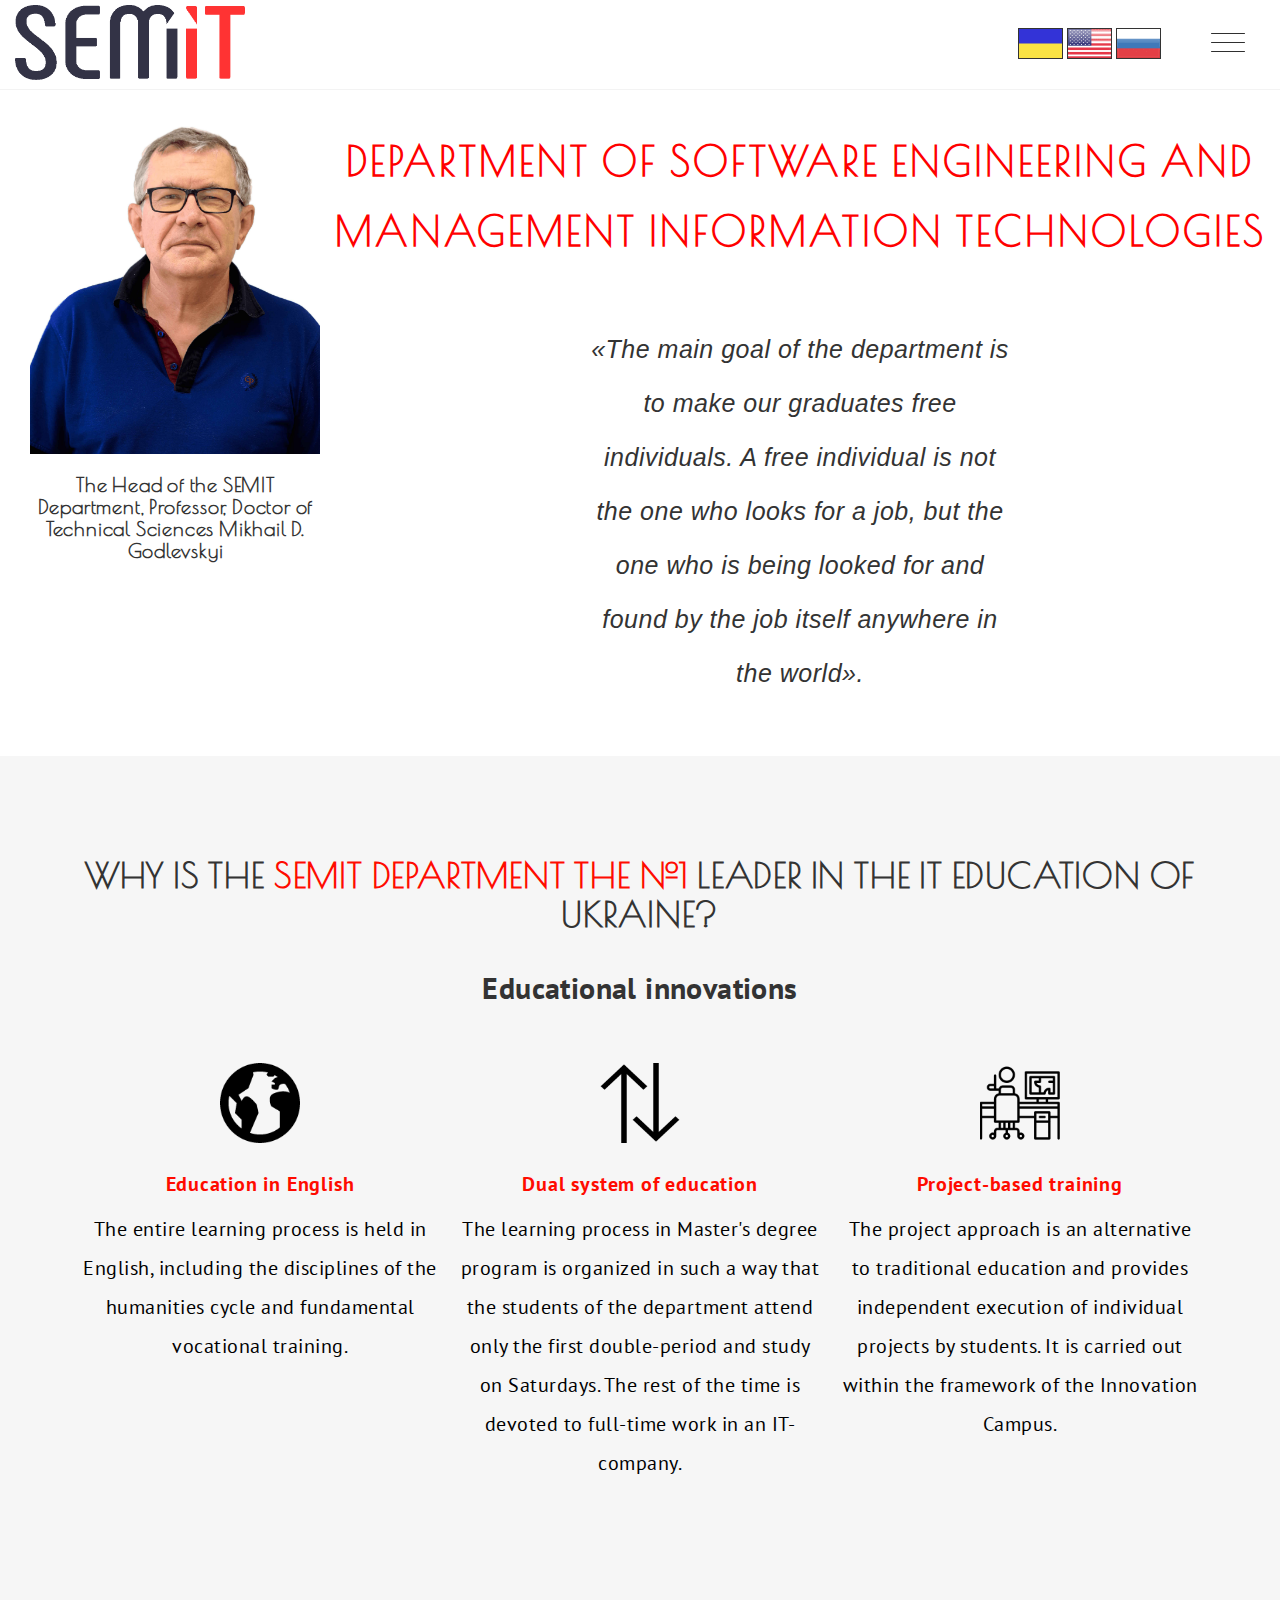
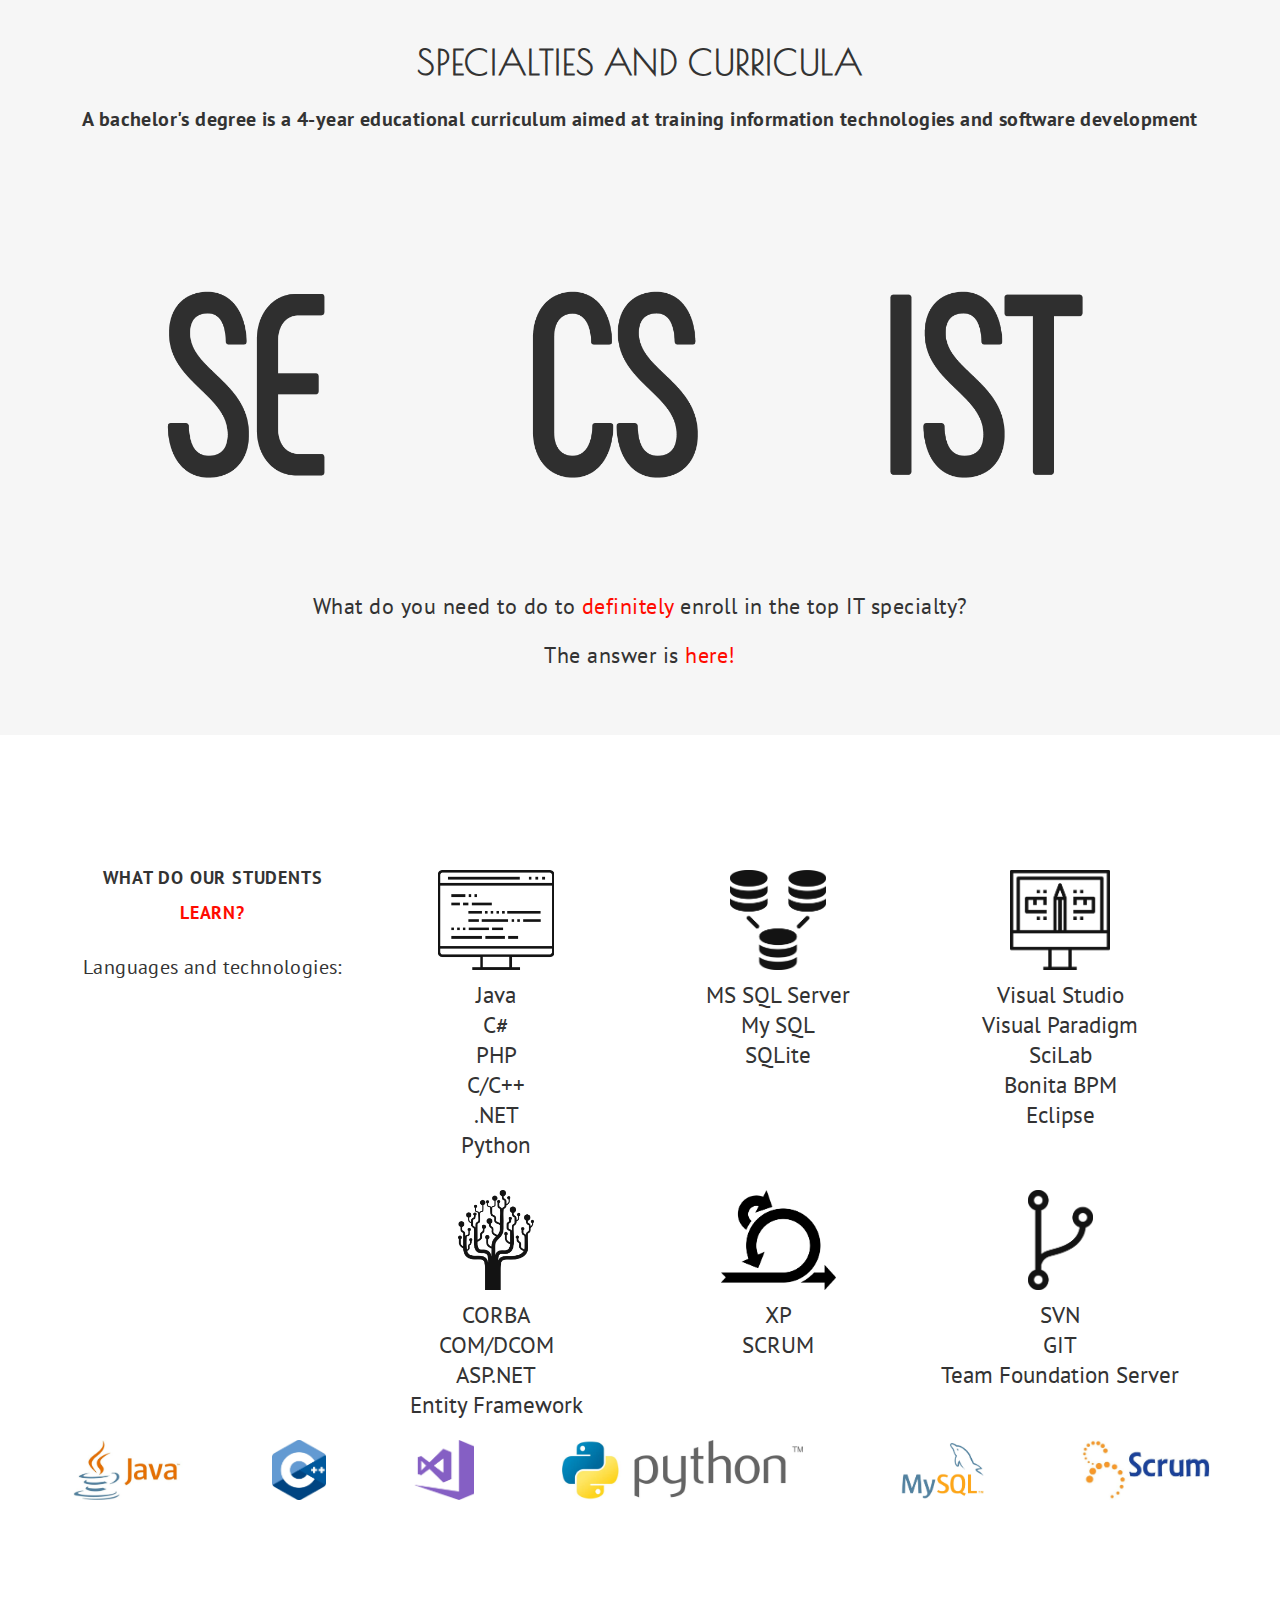
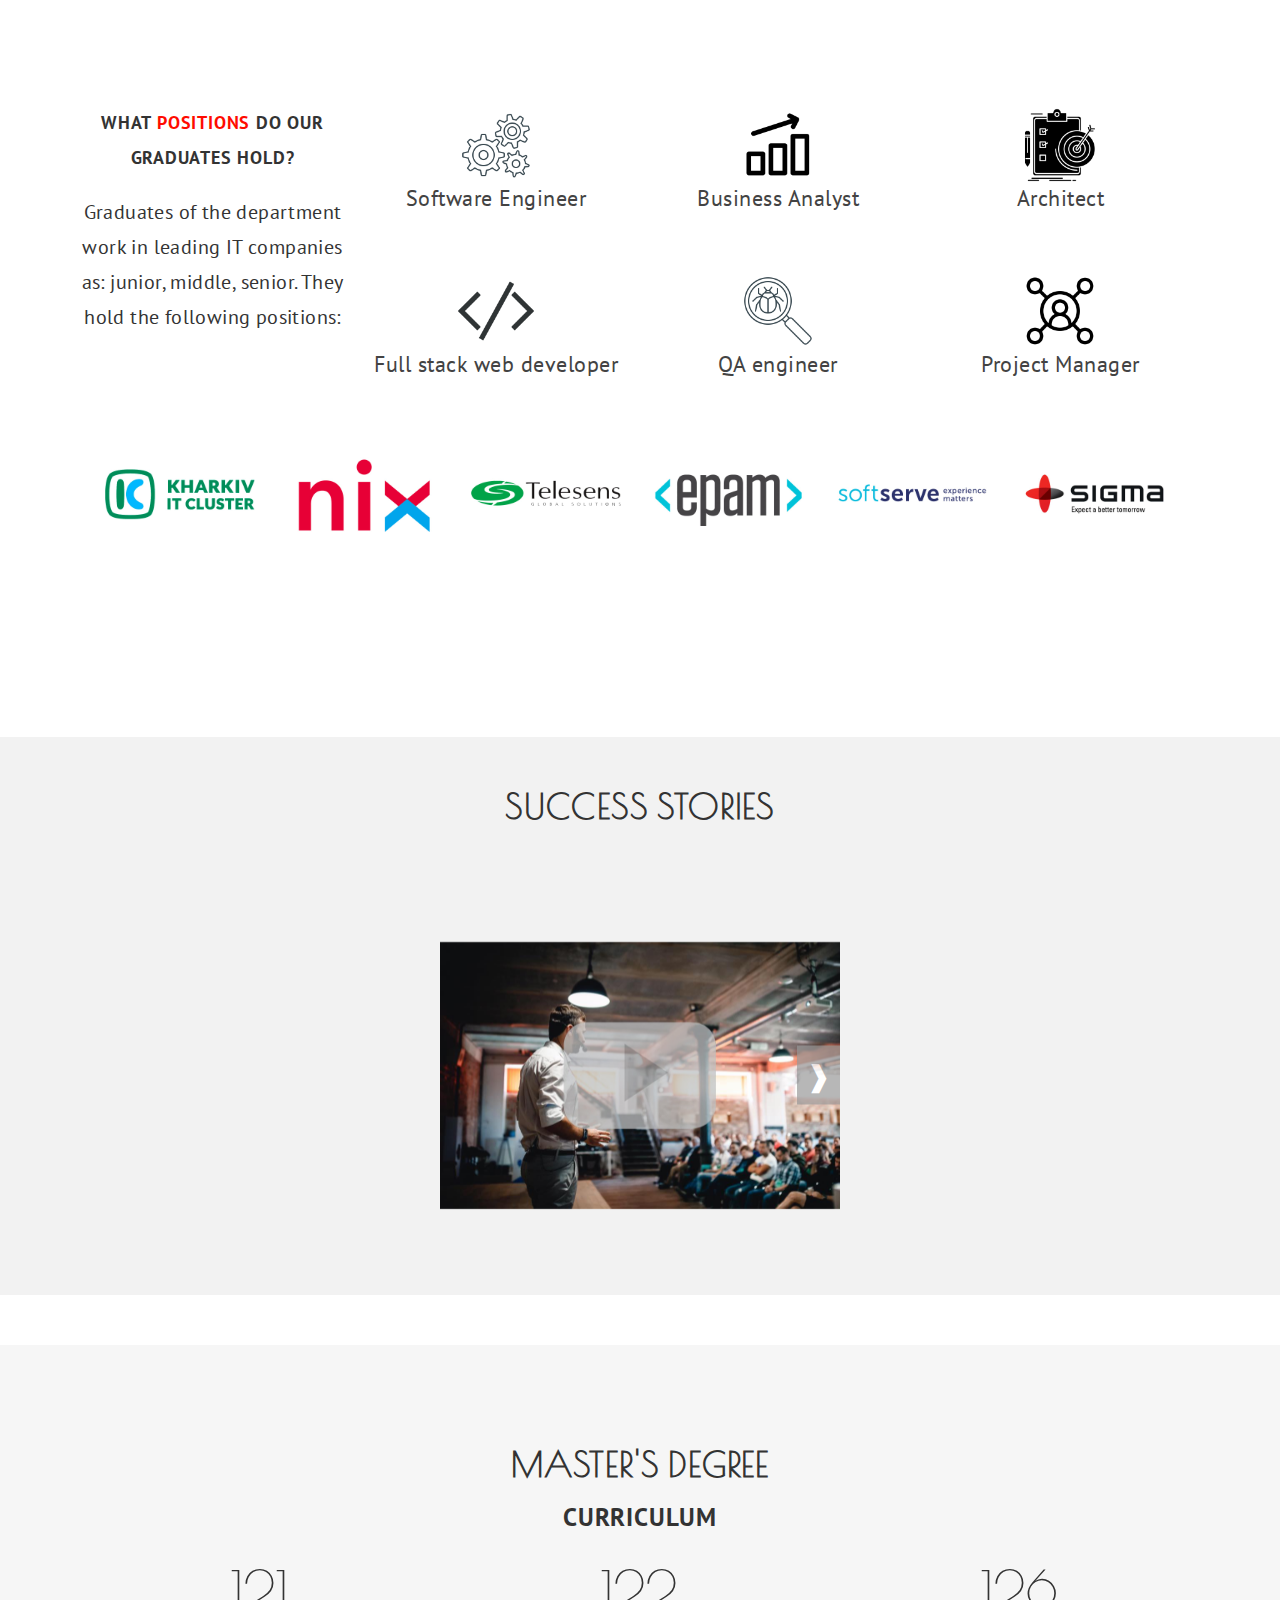
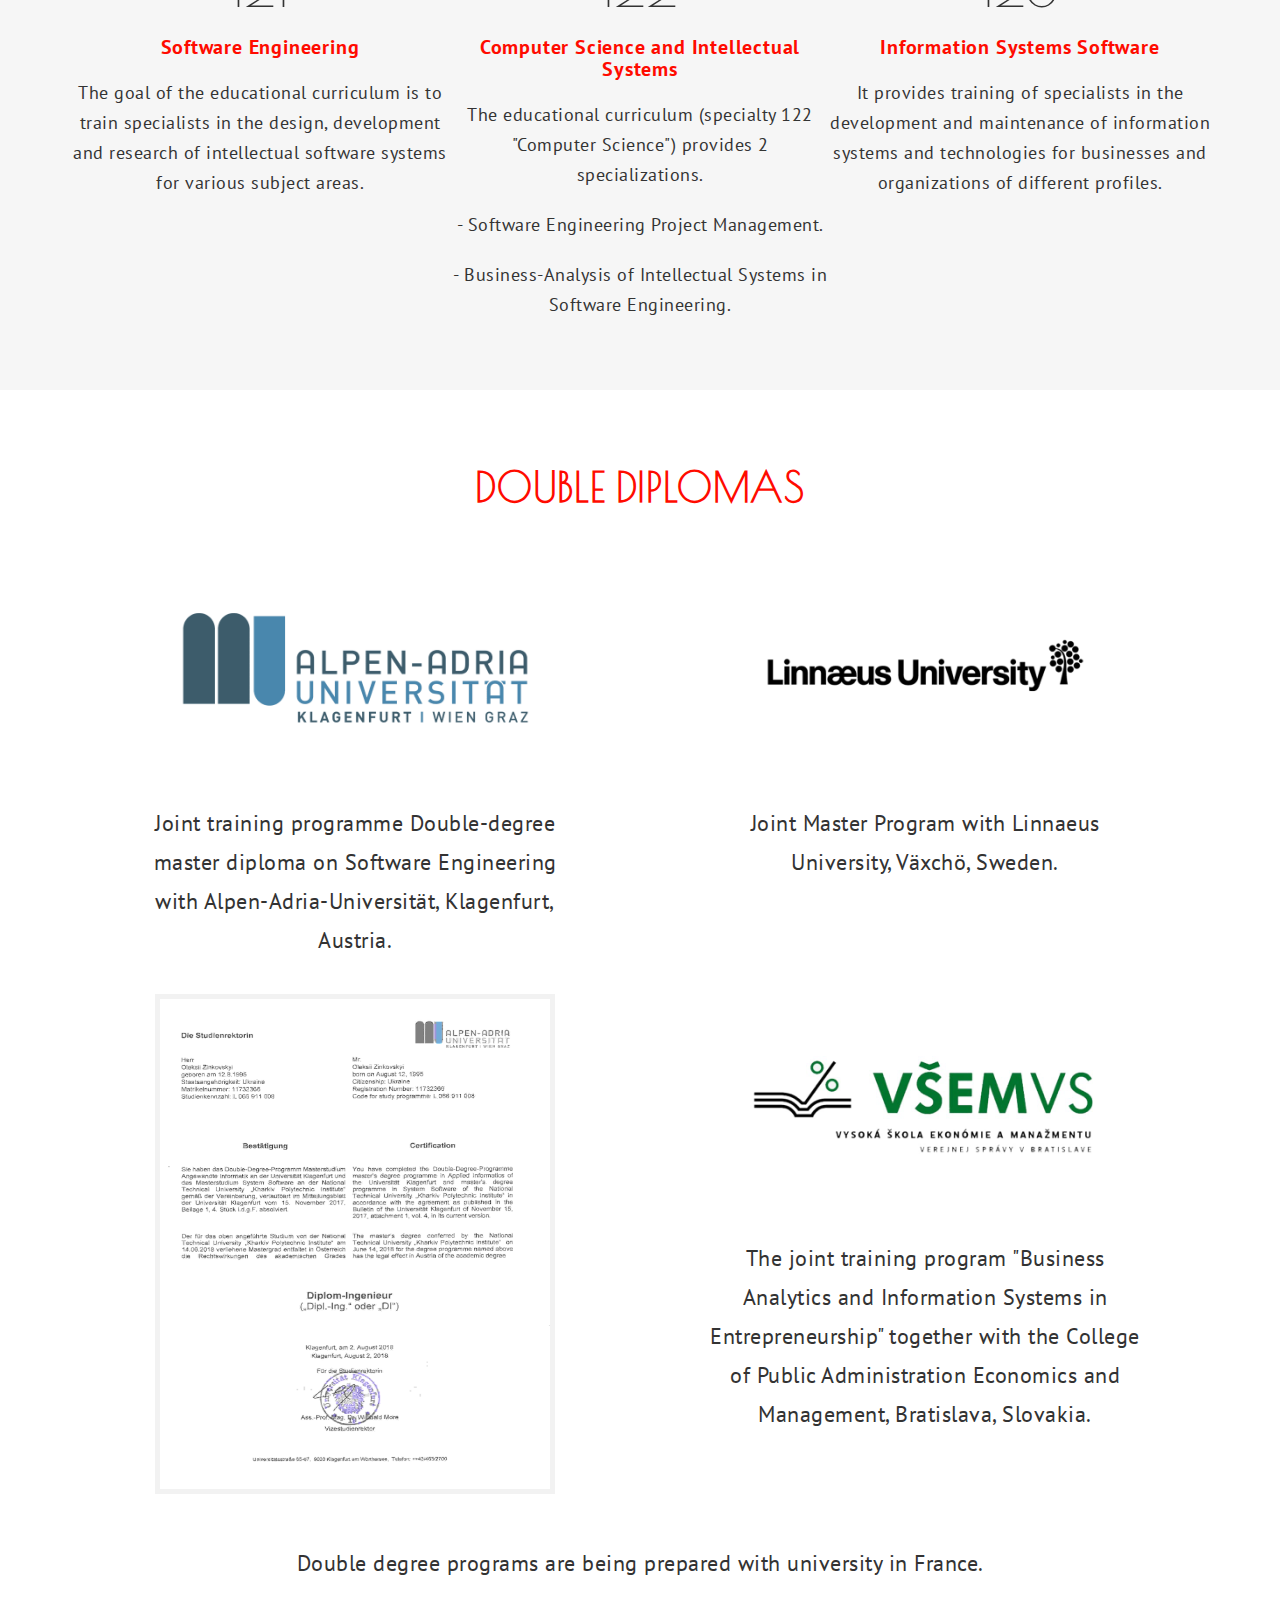
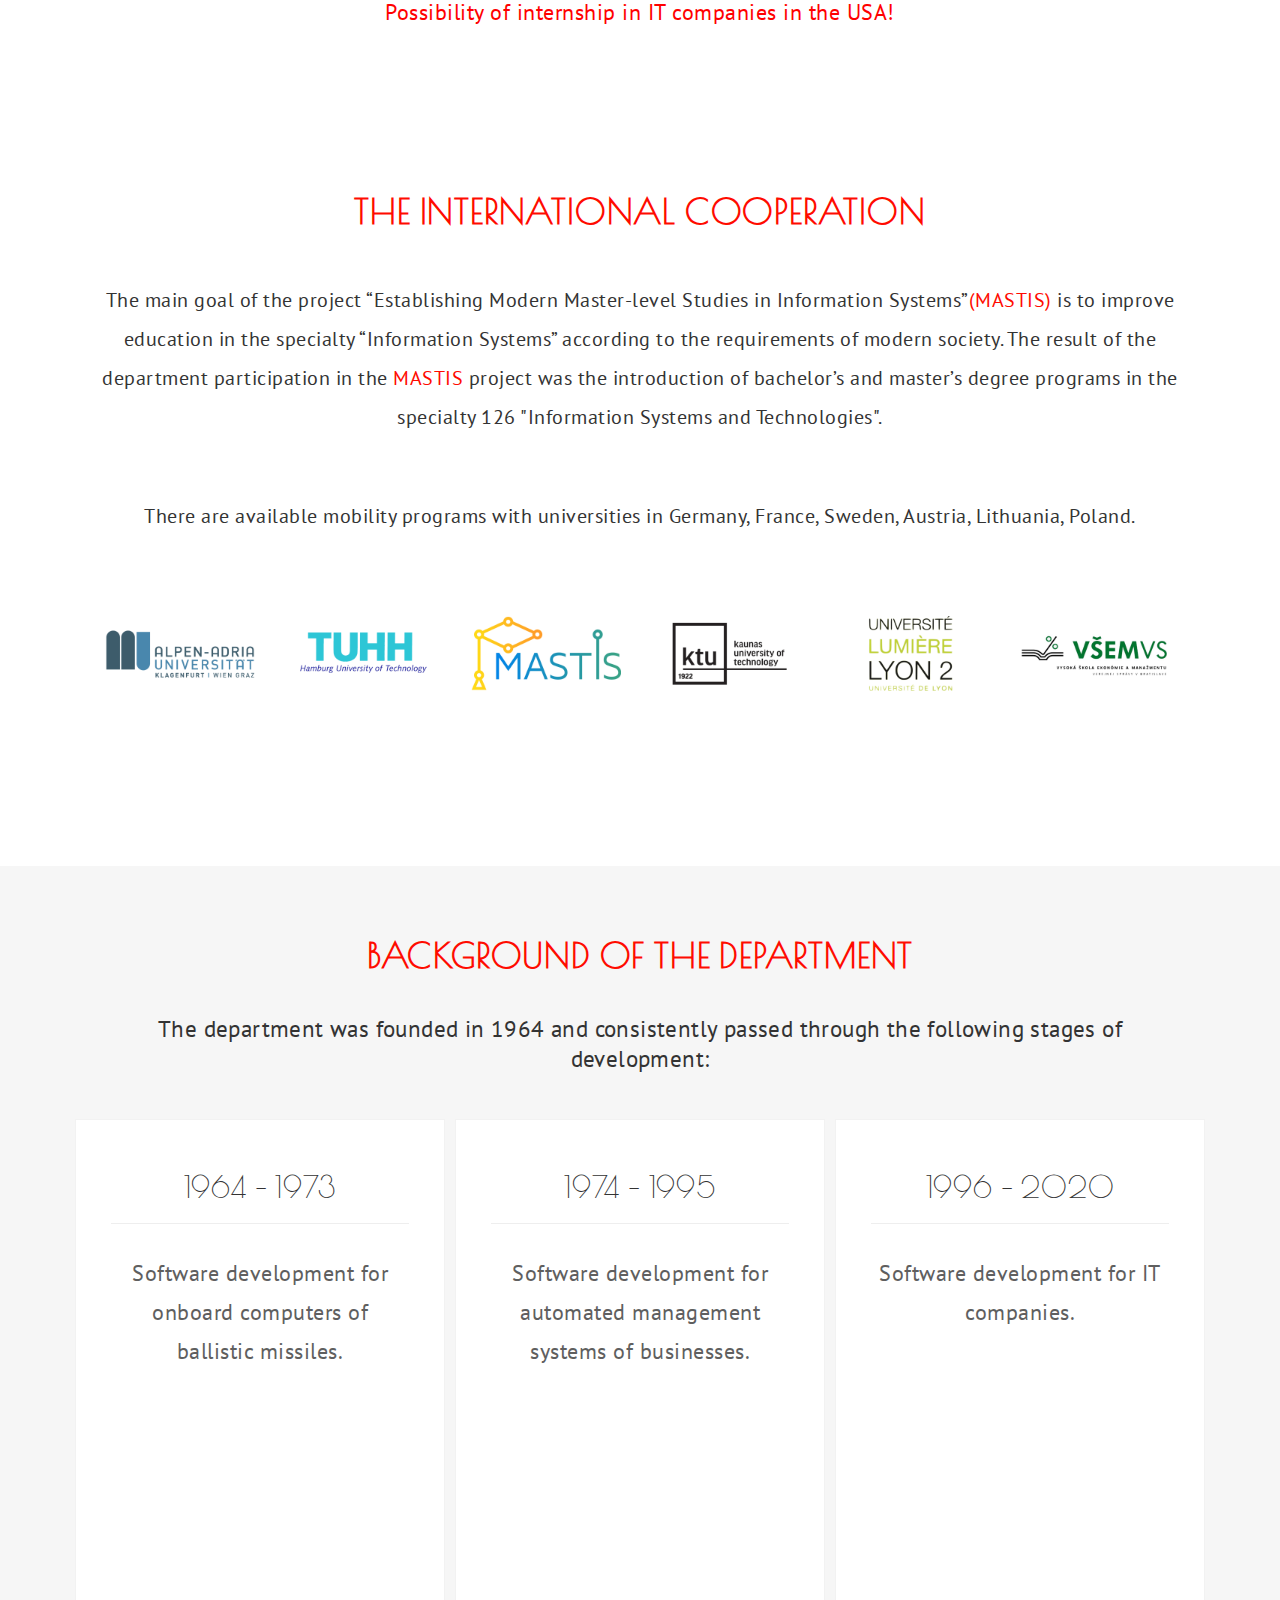
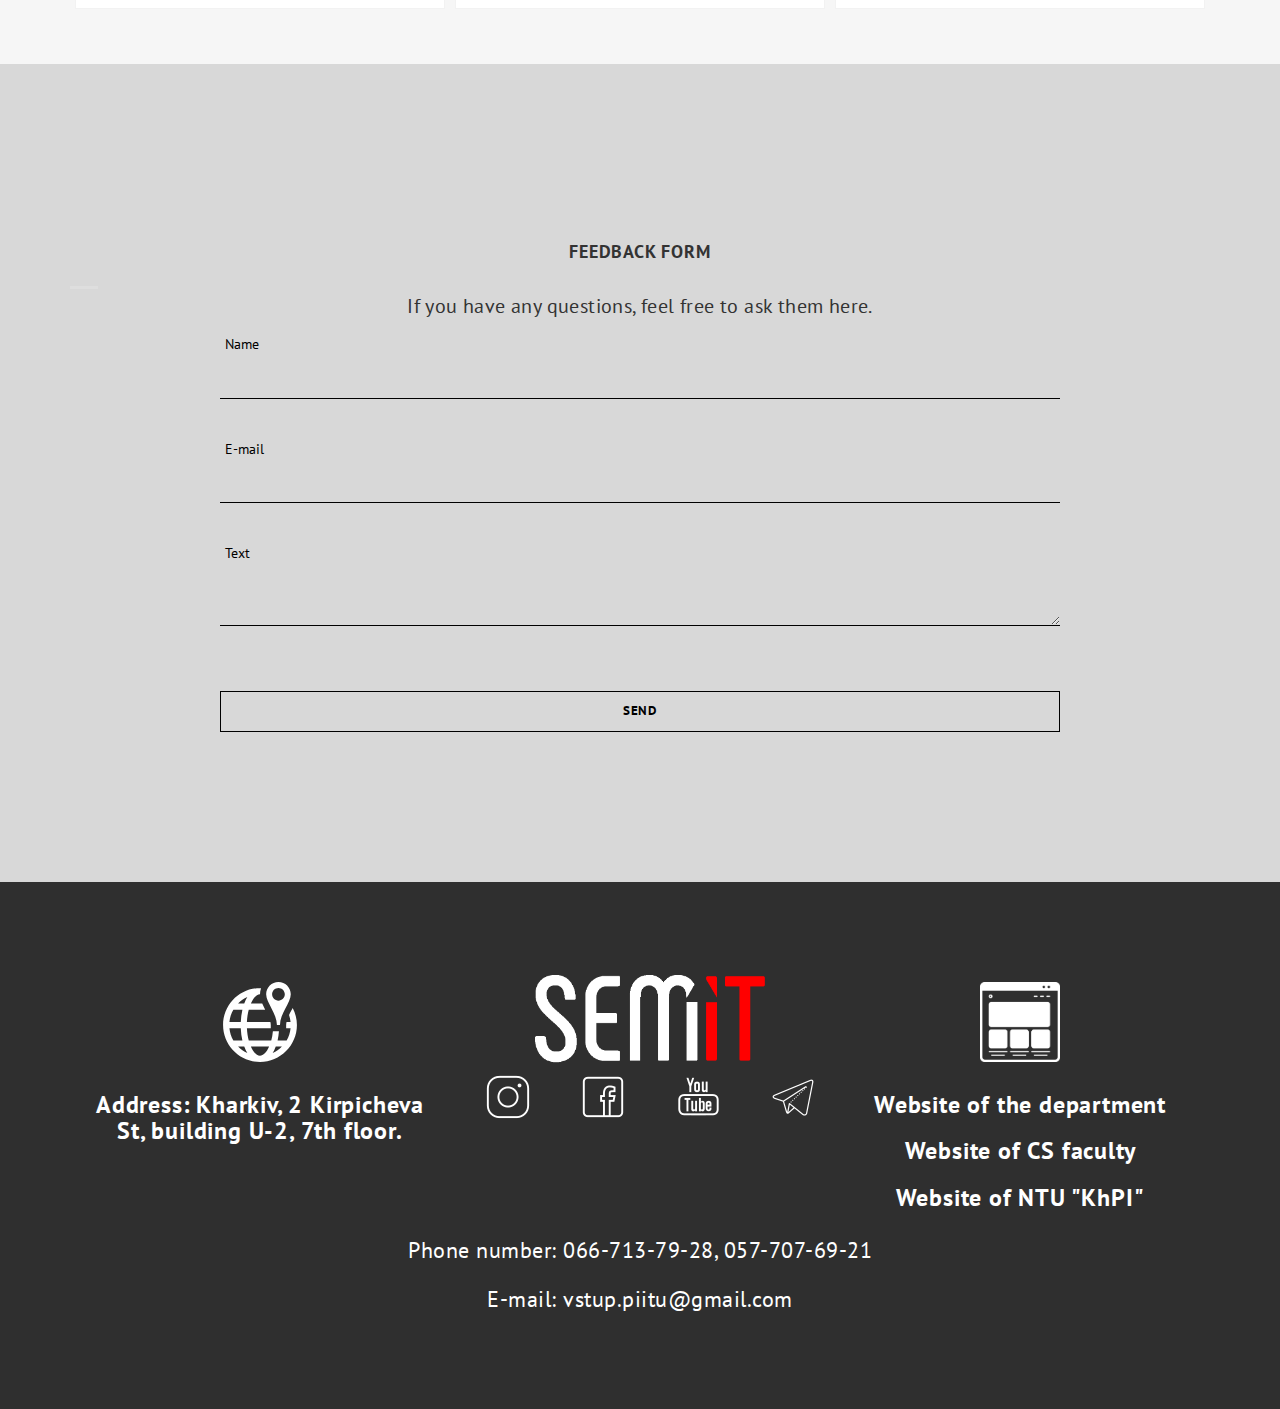
==== en.html @ 532df620 "Production" ====
<!DOCTYPE html>
<html lang="en">

<head>
  <!-- Global site tag (gtag.js) - Google Analytics -->
  <script async src="https://www.googletagmanager.com/gtag/js?id=UA-139550048-1"></script>
  <script>
    window.dataLayer = window.dataLayer || [];
    function gtag() { dataLayer.push(arguments); }
    gtag('js', new Date());

    gtag('config', 'UA-139550048-1');
  </script>
  <meta charset="utf-8">
  <title>Department of Software Engineering and Management Information Technologies</title>
  <meta content="width=device-width, initial-scale=1" name="viewport">
  <meta
    content="The SEMIT Department is number 1 leader in the IT education of Ukraine! Teaching in English, international programmes for students, European Double Diplomas."
    name="description">
  <meta name="keywords" content="software, Web development, Information Technology, NTU KhPI, KhPI, Kharkiv universities, SEMIT Department,
    Computer specialties, application software, system software, PC Software, Software Engineering, software testing, web-developer,
    Kharkiv Polytechnic Institute, QA, java developer">
  <!--Fav-->
  <link href="images/pc2.png" rel="shortcut icon">
  <!--styles-->
  <link href="css/style.css" rel="stylesheet">
  <link href="css/responsive.css" rel="stylesheet">
  <link rel='stylesheet' href='//cdnjs.cloudflare.com/ajax/libs/twitter-bootstrap/3.3.7/css/bootstrap.min.css'>
  <link rel='stylesheet' href='//maxcdn.bootstrapcdn.com/font-awesome/4.7.0/css/font-awesome.min.css'>
  <!--fonts google-->
  <link href="//fonts.googleapis.com/css?family=PT+Sans|Poiret+One|Roboto|Roboto+Slab" rel="stylesheet">
</head>

<body>
  <!--HEADER -->
  <div class="header">
    <div class="for-sticky">

      <div class="col-md-3 col-xs-6 logo">
        <a rel="noopener" href="en.html"><img alt="images" class="logo-nav" src="images/semit-logo_usa.png"></a>
        <a rel="noopener" class="mob-menu-lang" href="en.html"><img alt="images" class="logo-nav-mob"
            src="images/semit-logo.jpg"></a>
      </div>
      <div class="col-md-8 col-xs-3 language">
        <ul class="social-links">
          <li>
            <div>
              <div id="lang-form">
                <div id="language-selected" class="dropdownbox">EN &#9662;</div>
                <div id="dropdown-wrapper">
                  <ul name="langu" id="select-language-menu" class="menu">
                    <a rel="noopener" href="/index.html">
                      <li class="selected">
                        UA
                        <div class="lang-code" style="display: none;">UA &#9662;</div>
                      </li>
                    </a>
                    <a rel="noopener" href="/ru.html">
                      <li>
                        RU
                        <div class="lang-code" style="display: none;">RU &#9662;</div>
                      </li>
                    </a>
                  </ul>
                </div>
              </div>
            </div>
          </li>
        </ul>
      </div>
      <div class="col-md-8 col-xs-3 lang">
        <a rel="noopener" href="/index.html"><img alt="images" class="lang" src="images/ua.png"></a>
        <a rel="noopener" href="/en.html"><img alt="images" class="lang" src="images/usa.png"></a>
        <a rel="noopener" href="/ru.html"><img alt="images" class="lang" src="images/ru.png"></a>
      </div>
    </div>
    <div class="menu-wrap">
      <nav class="menu">
        <div class="menu-list">

          <a href="#glavnaya">
            <span>Головна</span>
          </a>
          <a href="#liderstvo">
            <span>Про кафедру</span>
          </a>
          <a href="#special">
            <span>Спеціальності</span>
          </a>
          <a href="#technology">
            <span>Програми навчання</span>
          </a>
          <a href="#otrasli">
            <span>Працевлаштування</span>
          </a>
          <a href="#uspeh">
            <span>Історії успіху</span>
          </a>
          <a href="#magi">
            <span>Магістратура</span>
          </a>
          <a href="#diplom">
            <span>Подвійні дипломи</span>
          </a>
          <a href="#project">
            <span>Міжнародні проекти</span>
          </a>
          <a href="#bg">
            <span>background </span>
          </a>
          <a href="#contact1">
            <span>Контакти </span>
          </a>
        </div>
      </nav>
      <button class="close-button" id="close-button">Close Menu</button>
    </div>
    <div class="menu-button" id="open-button">
      <span></span>
      <span></span>
      <span></span>
    </div>

  </div>
  <!--/.МЕНЮ-->
  <div class="content-wrap">
    <!--<БЛЮР ДЛЯ POP-UP>-->
    <!-- <div id="overlay" class="cover blur-in"> -->
      <!--CONTENT-->
      <div class="content">
        <div class="row">
          <div class="col-md-12">
          </div>
        </div>
        <!--ГЛАВНАЯ-->
        <section id="glavnaya">
          <div class="col-md-3 col-xs-12 ">
            <div class="bg-about">
              <img alt="images" src="images/god3.jpg" class="MD" alt="">
              <h5 class="name">
                The Head of the SEMIT Department, Professor, Doctor of Technical Sciences Mikhail D. Godlevskyi
              </h5>
            </div>
          </div>
          <div class="col-md-9 col-sm-12 col-xs-12 white-col">
            <div class="row">
              <!--OWL CAROUSEL2-->
              <div class="owl-carousel2">
                <div class="col-md-12">
                  <p class="piitu"> Department of Software Engineering and Management Information Technologies</p>
                  <div class="wrap-about">
                    <div class="w-content">
                      <p class="head-about">
                        «The main goal of the department is to make our graduates free individuals.
                        A free individual is not the one who looks for a job, but the one who is being looked for and
                        found by the job itself anywhere in the world».
                      </p>
                    </div>
                  </div>
                </div>
              </div>
              <!--/.OWL CAROUSEL2 END-->
            </div>
          </div>
        </section>
        <!--/.ГЛАВНАЯ-->
        <!--О КАФЕДРЕ-->
        <section class="grey-bg mar-tm-10">
          <div class="container">
            <div class="row">
              <div class="col-md-12" id="liderstvo">
                <div class="title-small">
                  <h1 class="first">Why is the <a rel="noopener" href="//web.kpi.kharkov.ua/asu/en/"
                      target="_blank"><span class="span-piitu">SEMIT
                        department the
                        №1</span></a> leader in the IT education of
                    Ukraine?</h1>
                </div>
                <h3 class="zaslugi-title">Educational innovations</h3>
              </div>
              <div class="col-md-12">
                <div class="col-md-4">
                  <div class="zaslugi-icons">
                    <img alt="images" src="images/global1.png" alt="">
                  </div>
                  <div class="zaslugi-header1">
                    
                      <h3><a rel="noopener" href="//web.kpi.kharkov.ua/asu/obuchenie-na-anglijskom/" target="_blank">Education in English</a></h3>
                    
                  </div>
                  <div class="zaslugi-p">
                    <p>The entire learning process is held in English, including the disciplines of the humanities cycle
                      and fundamental vocational training.</p>
                  </div>
                </div>
                <div class="col-md-4">
                  <div class="zaslugi-icons">
                    <img alt="images" src="images/arrow.png" alt="">
                  </div>
                  <div class="zaslugi-header1">
                    
                      <h3><a rel="noopener" href="//web.kpi.kharkov.ua/asu/dualnoe-obrazovanie/" target="_blank">Dual system of education</a></h3>
                    
                  </div>
                  <div class="zaslugi-p">
                    <p>The learning process in Master's degree program is organized in such a way
                      that the students of the department attend only the first double-period and study on Saturdays.
                      The
                      rest of the time is devoted to full-time work in an IT-company.</p>
                  </div>
                </div>
                <div class="col-md-4">
                  <div class="zaslugi-icons">
                    <img alt="images" src="images/architecture.png" alt="">
                  </div>
                  <div class="zaslugi-header1">
                    
                      <h3><a rel="noopener" href="//web.kpi.kharkov.ua/asu/proektnoe-obuchenie/	" target="_blank">Project-based training</a></h3>
                    </a>
                  </div>
                  <div class="zaslugi-p">
                    <p>The project approach is an alternative to traditional education and provides independent
                      execution of individual projects by students.
                      It is carried out within the framework of the Innovation Campus.</p>
                  </div>
                </div>
              </div>
            </div>
          </div>
        </section>
        <!--/.О КАФЕДРЕ-->

        <!--СПЕЦИАЛЬНОСТИ-->
        <section class="grey-bg mar-tm-10" id="special">
          <div class="container">
            <div class="row">
              <div class="col-md-12">
                <div class="title-small">
                  <h2 class="first">Specialties and curricula</h2>
                </div>
                <h3 class="content-detail">A bachelor's degree is a 4-year educational curriculum aimed
                  at training information technologies and software development </h3>
              </div>
              <div class="col-md-12">
                <!--PORTFOLIO IMAGE-->
                <ul class="portfolio-image">
                  <li class="col-md-3">
                    <a rel="noopener" href="//web.kpi.kharkov.ua/asu/specialnosti/" target="_blank"><img alt="images"
                        alt="image" src="images/SE.png">
                      <div class="decription-wrap">
                        <div class="image-bg">
                          <p class="desc">
                            The educational curriculum 121 "Software Engineering"
                            involves the training of specialists in the software design, development and testing.
                          </p>
                        </div>
                      </div>
                    </a>
                  </li>
                  <li class="col-md-3">
                    <a rel="noopener" href="//web.kpi.kharkov.ua/asu/specialnosti/" target="_blank"><img alt="images"
                        alt="image" src="images/CS.png">
                      <div class="decription-wrap">
                        <div class="image-bg">
                          <p class="desc">The educational curriculum 122 "Computer Science and intelligent Systems"
                            includes preparation of specialists in the development of information technologies for
                            managing complex systems and processes of different profiles based on artificial
                            intelligence.
                          </p>
                        </div>

                      </div>
                    </a>
                  </li>

                  <li class="col-md-3">
                    <a rel="noopener" href="//web.kpi.kharkov.ua/asu/specialnosti/" target="_blank"><img alt="images"
                        alt="image" src="images/IST.png">
                      <div class="decription-wrap">
                        <div class="image-bg">
                          <p class="desc">
                            The educational curriculum 126 "Information Systems Software" trains specialists for work
                            with
                            information systems and technologies including blockchain disciplines and distributed
                            systems.
                          </p>
                        </div>
                      </div>
                    </a>
                  </li>
                </ul>
                <div>
                  <p>What do you need to do to <span class="red-text"><a rel="noopener"
                        href="//web.kpi.kharkov.ua/asu/chto-nuzhno-sdelat-chtoby-postupit-na-topovuyu-spetsialnost-v-oblasti-it/"
                        target="_blank">definitely</a></span> enroll in the top IT specialty?</p>
                  <p>The answer is <a rel="noopener"
                      href="//web.kpi.kharkov.ua/asu/chto-nuzhno-sdelat-chtoby-postupit-na-topovuyu-spetsialnost-v-oblasti-it/"
                      target="_blank">here!</a></p>
                </div>
                <!--/.PORTFOLIO IMAGE END-->
              </div>
            </div>
          </div>
        </section>
        <!--/.СПЕЦИАЛЬНОСТИ-->

        <!-- Языки програмирования -->
        <section class="white-bg" id="technology">
          <div class="container">
            <div class="row">
              <div class="col-md-3">
                <h3 class="title-small">
                  What do our students <a rel="noopener" href="//web.kpi.kharkov.ua/asu/programma-obucheniya/"
                    target="_blank">learn?</a>
                </h3>
                <p class="content-detail">
                  Languages and technologies:
                </p>
              </div>
              <div class="col-md-9 content-right">
                <div class="row">
                  <ul class="listing-item">
                    <li class="listing-item-li">
                      <div class="col-md-4 col-sm-4">
                        <h3 class="i-lang">
                          <img alt="images" class="img-lang" src="images/code.png" alt="">
                        </h3>
                        <ul class="ol-lang">
                          <li class="li-lang">
                            Java
                          </li>
                          <li class="li-lang">
                            C#
                          </li>
                          <li class="li-lang">
                            PHP
                          </li>
                          <li class="li-lang">
                            C/C++
                          </li>
                          <li class="li-lang">
                            .NET
                          </li>
                          <li class="li-lang">
                            Python
                          </li>
                        </ul>
                      </div>
                    </li>
                    <li class="listing-item-li">
                      <div class="col-md-4 col-sm-4">
                        <h3 class="i-lang">
                          <img alt="images" class="img-lang" src="images/dms.png" alt="">
                        </h3>
                        <ul class="ol-lang">
                          <li class="li-lang">
                            MS SQL Server
                          </li>
                          <li class="li-lang">
                            My SQL
                          </li>
                          <li class="li-lang">
                            SQLite
                          </li>
                        </ul>
                      </div>
                    </li>
                    <li class="listing-item-li">
                      <div class="col-md-4 col-sm-4">
                        <h3 class="i-lang">
                          <img alt="images" class="img-lang" src="images/pp.png" alt="">
                        </h3>
                        <ul class="ol-lang">
                          <li class="li-lang">
                            Visual Studio
                          </li>
                          <li class="li-lang">
                            Visual Paradigm
                          </li>
                          <li class="li-lang">
                            SciLab
                          </li>
                          <li class="li-lang">
                            Bonita BPM
                          </li>
                          <li class="li-lang">
                            Eclipse
                          </li>
                        </ul>
                      </div>
                    </li>
                    <li class="listing-item-li">
                      <div class="col-md-4 col-sm-4">
                        <h3 class="i-lang">
                          <img alt="images" class="img-lang" src="images/technology.png" alt="">
                        </h3>
                        <ul class="ol-lang">
                          <li class="li-lang">
                            CORBA
                          </li>
                          <li class="li-lang">
                            COM/DCOM
                          </li>
                          <li class="li-lang">
                            ASP.NET
                          </li>
                          <li class="li-lang">
                            Entity Framework
                          </li>
                        </ul>
                      </div>
                    </li>
                    <li class="listing-item-li">
                      <div class="col-md-4 col-sm-4">
                        <h3 class="i-lang">
                          <img alt="images" class="img-lang" src="images/scrum.png" alt="">
                        </h3>
                        <ul class="ol-lang">
                          <li class="li-lang">
                            XP
                          </li>
                          <li class="li-lang">
                            SCRUM
                          </li>
                        </ul>
                      </div>
                    </li>
                    <li class="listing-item-li">
                      <div class="col-md-4 col-sm-4">
                        <h3 class="i-lang">
                          <img alt="images" class="img-lang" src="images/github.png" alt="">
                        </h3>
                        <ul class="ol-lang">
                          <li class="li-lang">
                            SVN
                          </li>
                          <li class="li-lang">
                            GIT
                          </li>
                          <li class="li-lang">
                            Team Foundation Server
                          </li>
                        </ul>
                      </div>
                    </li>
                  </ul>

                </div>
              </div>
              <div class="col-md-12">
                <div class="prns-wrp">
                  <div class="prns-1">
                    <img alt="images" src="images/java.jpg" alt="">
                  </div>
                  <div class="prns-1">
                    <img alt="images" src="images/cplus.jpg" alt="">
                  </div>
                  <div class="prns-1">
                    <img alt="images" src="images/visual_studio.jpg" alt="">
                  </div>
                  <div class="prns-1">
                    <img alt="images" src="images/python.jpg" alt="">
                  </div>
                  <div class="prns-1">
                    <img alt="images" src="images/MySQL.jpg" alt="">
                  </div>
                  <div class="prns-1">
                    <img alt="images" src="images/scrum.jpg" alt="">
                  </div>
                </div>
              </div>
            </div>
          </div>
        </section>
        <!--/.ТРУДОУСТРОЙСТВО-->

        <!--ТРУДОУСТРОЙСТВО-->
        <section class="white-bg" id="otrasli">
          <div class="container">
            <div class="row">
              <div class="col-md-3">
                <h3 class="title-small">
                  What <a rel="noopener" href="//web.kpi.kharkov.ua/asu/trudoustrojstvo/" target="_blank">positions</a>
                  do
                  our graduates hold?
                </h3>
                <p class="content-detail">
                  Graduates of the department work in leading IT companies as: junior, middle, senior.
                  They hold the following positions:
                </p>
              </div>
              <div class="col-md-9 content-right">
                <div class="row">
                  <ul class="listing-item">
                    <li class="listing-item-li">
                      <div class="col-md-4 col-sm-4">
                        <h3 class="icon-use">
                          <img alt="images" class="rabota-icons" src="images/cog.png" alt="">
                        </h3>
                        <p class="text-grey">
                          Software Engineer
                        </p>
                      </div>
                    </li>
                    <li class="listing-item-li">
                      <div class="col-md-4 col-sm-4">
                        <h3 class="icon-use">
                          <img alt="images" class="rabota-icons" src="images/buisnes.png" alt="">
                        </h3>
                        <p class="text-grey">
                          Business Analyst
                        </p>
                      </div>
                    </li>

                    <li class="listing-item-li">
                      <div class="col-md-4 col-sm-4">
                        <h3 class="icon-use">
                          <img alt="images" class="rabota-icons" src="images/sa.png" alt="">
                        </h3>
                        <p class="text-grey">
                          Architect
                        </p>
                      </div>
                    </li>

                    <li class="listing-item-li">
                      <div class="col-md-4 col-sm-4">
                        <h3 class="icon-use">
                          <img alt="images" class="rabota-icons" src="images/dev.png" alt="">
                        </h3>
                        <p class="text-grey">
                          Full stack web developer
                        </p>
                      </div>
                    </li>
                    <li class="listing-item-li">
                      <div class="col-md-4 col-sm-4">
                        <p class="icon-use">
                          <img alt="images" class="rabota-icons" src="images/qa.png" alt="">
                        </p>
                        <p class="text-grey">
                          QA engineer
                        </p>
                      </div>
                    </li>

                    <li class="listing-item-li">
                      <div class="col-md-4 col-sm-4">
                        <h3 class="icon-use">
                          <img alt="images" class="rabota-icons" src="images/manager.png" alt="">
                        </h3>
                        <p class="text-grey">
                          Project Manager
                        </p>
                      </div>
                    </li>


                  </ul>
                </div>
              </div>
              <div class="col-md-12">
                <div class="carousel">
                  <!-- <a class="carousel-button carousel-button-left" href="#"></a>
              <a class="carousel-button carousel-button-right" href="#"></a> -->
                  <div class="carousel-wrapper">
                    <div class="carousel-items">
                      <div class="carousel-block">
                        <a rel="noopener" href="//it-kharkiv.com/ru/" target="_blank"><img alt="images"
                            src="/images/kharkivITClust.jpg" class="img-responsive"></a>
                      </div>
                      <div class="carousel-block">
                        <a rel="noopener" href="//www.nixsolutions.com/ru/" target="_blank"><img alt="images"
                            src="/images/nix.jpg" class="img-responsive"></a>
                      </div>
                      <div class="carousel-block">
                        <a rel="noopener" href="//telesens.ua/" target="_blank"><img alt="images"
                            src="/images/telesens_2.jpg" class="img-responsive"></a>
                      </div>
                      <div class="carousel-block">
                        <a rel="noopener" href="//www.epam-group.ru/" target="_blank"><img alt="images"
                            src="/images/epam.jpg" class="img-responsive"></a>
                      </div>
                      <div class="carousel-block">
                        <a rel="noopener" href="//softserveinc.com/uk-ua/" target="_blank"><img alt="images"
                            src="/images/softServe.jpg" class="img-responsive"></a>
                      </div>
                      <div class="carousel-block">
                        <a rel="noopener" href="//sigma.software/" target="_blank"><img alt="images"
                            src="/images/sigma_2.jpg" class="img-responsive"></a>
                      </div>
                      <div class="carousel-block">
                        <a rel="noopener" href="//www.globallogic.com/ua/" target="_blank"><img alt="images"
                            src="/images/globalLogic.jpg" class="img-responsive"></a>
                      </div>
                      <div class="carousel-block">
                        <a rel="noopener" href="//www.insart.com/" target="_blank"><img alt="images"
                            src="/images/insart.png" class="img-responsive"></a>
                      </div>
                      <div class="carousel-block">
                        <a rel="noopener" href="//academysmart.com.ua/" target="_blank"><img alt="images"
                            src="/images/academySmart_1.png" class="img-responsive"></a>
                      </div>
                      <div class="carousel-block">
                        <a rel="noopener" href="//dataart.ua/" target="_blank"><img alt="images"
                            src="/images/dataArt_1.jpg" class="img-responsive"></a>
                      </div>
                      <div class="carousel-block">
                        <a rel="noopener" href="//www.luxoft.com/" target="_blank"><img alt="images"
                            src="/images/Luxoft_3.jpg" class="img-responsive"></a>
                      </div>
                      <div class="carousel-block">
                        <a rel="noopener" href="//sloboda-studio.com/" target="_blank"><img alt="images"
                            src="/images/slovodaStudio_2.jpg" class="img-responsive"></a>
                      </div>
                      <div class="carousel-block">
                        <a rel="noopener" href="//it-kharkiv.com/ru/" target="_blank"><img alt="images"
                            src="/images/tehnorely.png" class="img-responsive"></a>
                      </div>
                    </div>
                  </div>
                </div>
              </div>
            </div>
          </div>
        </section>
        <!--/.ТРУДОУСТРОЙСТВО-->

        <!--ИСТОРИИ УСПЕХА-->
        <section>
          <div class="container-fluid" id="uspeh">
            <div class="Uspehhh">
              <div class="row">
                <div class="col-sm-6 col-sm-offset-3 text-center">
                  <div id="video-carousel" class="carousel slide" data-ride="carousel">
                    <h2 class="Uspeh">SUCCESS STORIES</h2>
                    <div class="carusel">
                      <input type="radio" id="car0" name="car" checked="checked" />
                      <div></div>

                      <input type="radio" id="car1" name="car" />
                      <div>
                        <label class="carusel__arrow" for="car0"></label>
                        <a rel="noopener" href="//www.youtube.com/watch?v=1DZhpFOc_i4" target="_blank">
                          <div class="carusel__item" style="background-image: url(images/ii1-min.jpg)"></div>
                        </a>
                      </div>

                      <input type="radio" id="car2" name="car" />
                      <div>
                        <label class="carusel__arrow" for="car1"></label>
                        <a rel="noopener"
                          href="//www.youtube.com/watch?v=tstrtpHIDyY&list=PL8oaHW9Ozl8kUL889WOpsUlU1PD4plF7a&index=12"
                          target="_blank">
                          <div class="carusel__item" style="background-image: url(images/ii2-min.jpg)"></div>
                        </a>
                      </div>

                      <input type="radio" id="car3" name="car" />
                      <div>
                        <label class="carusel__arrow" for="car2"></label>
                        <a rel="noopener"
                          href="//www.youtube.com/watch?v=CbFjUjVzw4s&list=PL8oaHW9Ozl8kUL889WOpsUlU1PD4plF7a&index=11"
                          target="_blank">
                          <div class="carusel__item" style="background-image: url(images/ii3-min.jpg)"></div>
                        </a>
                      </div>
                    </div>
                  </div>
                </div>
              </div>
            </div>
          </div>
        </section>
        <!--/.ИСТОРИИ УСПЕХА-->



        <!--МАГИСТРАТУРА-->
        <section class="grey-bg mar-tm-10" id="magi">
          <div class="container">
            <div class="row">
              <div class="col-md-12">

                <div class="title-small">
                  <h2 class="first">MASTER'S DEGREE </h2>
                  <h3 class="first-ne-first">Curriculum</h3>
                </div>
                <!-- <h3 class="zaslugi-title">Инновации в обучении</h3> -->
              </div>
              <div class="col-md-12">
                <div class="col-md-4">

                  <div class="mg-h1">
                    <h2>121</h2>
                  </div>
                  
                    <div class="mg-header">
                      <h3><a rel="noopener" href="//web.kpi.kharkov.ua/asu/spetsializatsii/" target="_blank">Software Engineering</a></h3>
                    </div>
                  
                  <div class="mg-p">
                    <p>The goal of the educational curriculum is to train specialists in the design, development and
                      research of intellectual software systems for various subject areas.</p>
                  </div>

                </div>
                <div class="col-md-4">

                  <div class="mg-h1">
                    <h2>122</h2>
                  </div>
                  
                    <div class="mg-header">
                      <h3><a rel="noopener" href="//web.kpi.kharkov.ua/asu/spetsializatsii/" target="_blank">Computer Science and Intellectual Systems</a></h3>
                    </div>
                  
                  <div class="mg-p">
                    <p> The educational curriculum (specialty 122 "Computer Science") provides 2 specializations.
                    </p>
                    <p>- Software Engineering Project Management.
                    </p>
                    <p>- Business-Analysis of Intellectual Systems in Software Engineering.
                    </p>

                  </div>

                </div>
                <div class="col-md-4">

                  <div class="mg-h1">
                    <h2>126</h2>
                  </div>
                  
                    <div class="mg-header">
                      <h3><a rel="noopener" href="//web.kpi.kharkov.ua/asu/spetsializatsii/" target="_blank">Information Systems Software</a></h3>
                    </div>
                  
                  <div class="mg-p">
                    <p>It provides training of specialists in the development and maintenance of information systems and
                      technologies for businesses and organizations of different profiles.
                    </p>
                  </div>

                </div>
              </div>
            </div>
            <!-- <div class="btn-btn">
              <button>Подробнее</button>
            </div> -->
          </div>
        </section>
        <!--/.МАГИСТРАТУРА-->

        <!--ДВОЙНЫЕ ДИПЛОМЫ-->
        <section>
          <div class="container" id="diplom">
            <div class="col-md-12">
              <div>
                
                  <h2 class="diplom-h2"><a rel="noopener" href="//web.kpi.kharkov.ua/asu/dvojnye-displomy/	" target="_blank">Double diplomas</a></h2>
               
              </div>

              <div class="col-md-6">
                <div class="diplom-imgT">
                  <a rel="noopener" href="//www.aau.at/en/" target="_blank"><img alt="images"
                      src="images/alpenAdria_univers.png" alt=""></a>
                </div>
                <div class="diplom-p">
                  <p>Joint training programme Double-degree master diploma on Software Engineering with
                    Alpen-Adria-Universität, Klagenfurt, Austria.</p>
                </div>
                <div class="diplom-img">
                  <a rel="noopener" href="images/dd1.jpeg">
                    <img alt="images" src="images/dd1.jpeg" alt="">
                  </a>
                </div>
              </div>
              <div class="col-md-6">
                <div>
                  <div class="diplom-imgT">
                    <a rel="noopener" href="//lnu.se/en/" target="_blank"><img alt="images"
                        src="images/linnaeus_univers_2.png" alt=""></a>
                  </div>
                  <div class="diplom-p">
                    <p>Joint Master Program with Linnaeus University, Växchö, Sweden.</p>
                  </div>
                  <div class="diplom-imgT">
                    <a rel="noopener" href="//www.vsemvs.sk/en/Study/Joint-Masters-Degree-Program" target="_blank"><img
                        alt="images" src="images/VSEMVS.jpg" alt=""></a>
                  </div>
                  <div class="diplom-p">
                    <p>The joint training program "Business Analytics and Information Systems in Entrepreneurship"
                      together with the College of Public Administration Economics and Management, Bratislava, Slovakia.
                    </p>
                  </div>
                </div>
              </div>
              <div class="col-md-12">
                <div class="dvoinie-p">
                  <p>Double degree programs are being prepared with university in France.</p>
                  <p class="red-text">Possibility of internship in IT companies in the USA!</p>
                </div>
              </div>
            </div>
          </div>
        </section>
        <!--/.ДВОЙНЫЕ ДИПЛОМЫ-->

        <!--МЕЖДУНАРОДНЫЕ ПРОЕКТЫ-->
        <section class="mp" id="project">
          <div class="container">
            <div class="col-md-12">
              <div class="mp-title">
                
                  <h2><a rel="noopener" href="//web.kpi.kharkov.ua/asu/mezhdunarodnye-proekty/	" target="_blank">THE INTERNATIONAL COOPERATION</a></h2>
                
              </div>
              <div class="mp-p">
                <p>
                  The main goal of the project “Establishing Modern Master-level Studies in Information Systems”<a
                    rel="noopener" href="//mastis.pro/">(MASTIS)</a>
                  is to improve education in the specialty “Information Systems” according to the requirements of modern
                  society.
                  The result of the department participation in the <a rel="noopener" href="//mastis.pro/">MASTIS</a>
                  project was the introduction of bachelor’s and master’s degree programs in the specialty 126
                  "Information Systems and Technologies".
                </p>
                <p>There are available mobility programs with universities in Germany, France, Sweden, Austria,
                  Lithuania,
                  Poland.</p>
              </div>
            </div>
            <div class="col-md-12">
              <div class="carousel">
                <!-- <a class="carousel-button carousel-button-left" href="#"></a>
            <a class="carousel-button carousel-button-right" href="#"></a> -->
                <div class="carousel-wrapper">
                  <div class="carousel-items">
                    <div class="carousel-block">
                      <a rel="noopener" href="//www.aau.at/en/" target="_blank"><img alt="image"
                          src="images/alpenAdria_univers.png" class="img-responsive"></a>
                    </div>
                    <div class="carousel-block">
                      <a rel="noopener" href="//www.tuhh.de/alt/tuhh/startpage.html"><img alt="image"
                          src="images/tuhh_univers.png" class="img-responsive"></a>
                    </div>
                    <div class="carousel-block">
                      <a rel="noopener" href="//mastis.pro/"><img alt="image" src="images/mastis.png"
                          class="img-responsive"></a>
                    </div>
                    <div class="carousel-block">
                      <a rel="noopener" href="//en.ktu.edu/"><img alt="image" src="images/ktu_univers.png"
                          class="img-responsive"></a>
                    </div>
                    <div class="carousel-block">
                      <a rel="noopener" href="//www.univ-lyon2.fr/"><img alt="image" src="images/lyon2_univers.png"
                          class="img-responsive"></a>
                    </div>
                    <div class="carousel-block">
                      <a rel="noopener" href="//www.vsemvs.sk/en/Study/Joint-Masters-Degree-Program"><img alt="image"
                          src="images/VSEMVS.jpg" class="img-responsive"></a>
                    </div>
                  </div>
                </div>
              </div>
            </div>
          </div>
        </section>
        <!--/.МЕЖДУНАРОДНЫЕ ПРОЕКТЫ-->

        <!--БЭКГРАУНД-->
        <section class="grey-bg" id="bg">
          <div class="container">
            <div class="row">
              <div class="col-md-12">
                
                  <h3 class="titlee-small"><a rel="noopener" href="//web.kpi.kharkov.ua/asu/istoriya-kafedry/	" target="_blank">BACKGROUND OF THE DEPARTMENT</a></h3>
                
                <p class="rabota-title">
                  The department was founded in 1964 and consistently passed through the following stages of
                  development:
              </div>
              <div class="col-md-12">
                <div class="row">
                  <ul class="bg-kaf">
                    <li class="bg-kaf-li">
                      <div class="col-md-4 col-sm-4">
                        <div class="wrap-card">
                          <div class="card">
                            <h2 class="year">
                              1964 – 1973
                            </h2>
                            <hr>
                            <div class="text-detail">
                              <p>
                                Software development for onboard computers of ballistic missiles.
                              </p>
                            </div>
                          </div>
                        </div>
                      </div>
                    </li>
                    <li class="bg-kaf-li">
                      <div class="col-md-4 col-sm-4">
                        <div class="wrap-card">
                          <div class="card">
                            <h2 class="year">
                              1974 – 1995
                            </h2>
                            <hr>
                            <div class="text-detail">
                              <p>
                                Software development for automated management systems of businesses.
                              </p>
                            </div>
                          </div>
                        </div>
                      </div>
                    </li>
                    <li class="bg-kaf-li">
                      <div class="col-md-4 col-sm-4">
                        <div class="wrap-card">
                          <div class="card">
                            <h2 class="year">
                              1996 – 2020
                            </h2>
                            <hr>
                            <div class="text-detail">
                              <p>
                                Software development for IT companies.
                              </p>
                            </div>
                          </div>
                        </div>
                      </div>
                    </li>
                  </ul>
                </div>
              </div>
            </div>
          </div>
        </section>
        <!--/.БЭКГРАУНД-->

        <section id="contact" class="contact-bg">
          <div class="container">
            <div class="row">
              <div class="col-md-12">
                <h3 class="title-small">
                  <span>Feedback form</span>
                </h3>
                <p class="content-detail">
                  If you have any questions, feel free to ask them here.
                </p>

              </div>
              <div class="col-md-12 ">
                <form class="form" action="mail.php" id="maill" method="post">
                  <div class="group">
                    <input required="" aria-label="Name" type="text" name="name"><span class="highlight"></span><span
                      class="bar"></span><label>Name</label>
                  </div>
                  <div class="group">
                    <input required="" aria-label="email" type="email" name="email"><span class="highlight"></span><span
                      class="bar"></span><label>E-mail</label>
                  </div>
                  <div class="group">
                    <textarea required="" aria-label="message" name="message"></textarea><span
                      class="highlight"></span><span class="bar"></span><label>Text</label>
                  </div>
                  <input id="sendMessage" name="submit" type="submit" value="Send">
                </form>
              </div>
            </div>
          </div>
        </section>
        <!--/.CONTACT END-->

        <!--FOOTER-->
        <footer>
          <div class="footer-bottom" id="contact1">
            <div class="container">

              <div class="row">
                <div class="col-md-4">
                  <div class="zaslugi-icons">
                    <img alt="images" src="images/maps.svg" alt="">
                  </div>
                  <div class="zaslugi-header">
                    <h3>Address: Kharkiv,
                      2 Kirpicheva St, building U-2, 7th floor.
                    </h3>
                  </div>
                </div>
                <div class="col-md-4 logo-footer-hide">
                  <div class="col-md-12 footer-logo-div">
                    <a rel="noopener" href="/ru.html"><img alt="image" src="images/semit-logo_footer.png"
                        class="footer-logo"></a>
                  </div>
                  <div class="col-md-12 wrapper-social-icons">
                    <div class="col-xs-3 social-icons"> <a href="//www.instagram.com/kafedra_piitu/"
                        target="_blank"><img
                          src="[data-uri]">
                    </div></a>
                    <div class="col-xs-3 social-icons"> <a href="//fb.me/kafedra.piitu" target="_blank"><img
                          src="[data-uri]">
                    </div></a>
                    <div class="col-xs-3 social-icons"> <a href="//www.youtube.com/channel/UCc9ig08a4WFyBRbzIkoAEew"
                        data-hover="YouTube" target="_blank"> <img
                          src="[data-uri]">
                    </div></a>
                    <div class="col-xs-3 social-icons"> <a href="//telegram.me/piitu_bot?start" target="_blank"><img
                          src="[data-uri]"></a>
                    </div>
                  </div>
                </div>
                <div class="col-md-4 col-xs-12">
                  <div class="zaslugi-icons">
                    <img alt="images" src="images/site.png" alt="">
                  </div>
                  <div class="footer-info">
                    <a rel="noopener" href="//web.kpi.kharkov.ua/asu/ru/" target="_blank">
                      <h3>Website of the department</h3>
                    </a>
                    <a rel="noopener" href="//web.kpi.kharkov.ua/if/ru/" target="_blank">
                      <h3>Website of CS faculty</h3>
                    </a>
                    <a rel="noopener" href="//www.kpi.kharkov.ua/" target="_blank">
                      <h3>Website of NTU "KhPI"</h3>
                    </a>

                  </div>
                </div>
                <div class="col-md-12 col-xs-12">
                  <div class="footer-p">
                    <p>Phone number: 066-713-79-28, 057-707-69-21
                    </p>
                    <p>
                      E-mail: vstup.piitu@gmail.com
                    </p>
                  </div>
                </div>
              </div>
            </div>
          </div>
        </footer>
        <!--/.FOOTER-END-->
        <!--/.CONTENT END-->
      </div>
    <!-- </div> -->
    <!--</.БЛЮР ДЛЯ POP-UP>-->
      <!--/.CONTENT-WRAP END-->
      <!-- pop-up window -->
      <!-- <div class="pop-up">
        <div class="box">
          <a href="#" class="close-button1">&#10006;</a>
          <a rel="noopener" href="#"><img alt="image" class="logo-popup" src="images/semit-logo.jpg"></a>
          <div class="control">
              <h3 class="head-pu">Welcome!</h3>
              <p class="p-pu">We are waiting for the enrollees at our intensive training courses in the ElITist club of the SEMIT Department! </p>
              <p class="p-pu">Registration for courses by number:</p>
              <p class="number-pu">+380667137928</p>
          </div>
        </div>
      </div> -->
      <!-- pop-up window -->
    </div>
  </div>
    <!--CONTENT WRAP-->
    <script src='https://cdnjs.cloudflare.com/ajax/libs/jquery/3.1.0/jquery.min.js'></script>
    <script src="https://cdnjs.cloudflare.com/ajax/libs/popper.js/1.14.7/umd/popper.min.js"
      integrity="sha384-UO2eT0CpHqdSJQ6hJty5KVphtPhzWj9WO1clHTMGa3JDZwrnQq4sF86dIHNDz0W1"
      crossorigin="anonymous"></script>
    <script src="https://stackpath.bootstrapcdn.com/bootstrap/4.3.1/js/bootstrap.min.js"
      integrity="sha384-JjSmVgyd0p3pXB1rRibZUAYoIIy6OrQ6VrjIEaFf/nJGzIxFDsf4x0xIM+B07jRM"
      crossorigin="anonymous"></script>
    <script src="js/index.js"></script>
    <script src="js/lolkek.js"></script>
    <script src="js/classie.js"></script>
    <script src="js/smooth-scroll.min.js"></script>
</body>
</html>
---- css/style.css ----
@font-face {
    font-family: 'Glyphter';
    src: url(../fonts/Glyphter.eot);
    src: url(../fonts/Glyphter?#iefix) format('embedded-opentype'), url(../fonts/Glyphter.woff) format('woff'), url(../fonts/Glyphter.ttf) format('truetype'), url(../fonts/Glyphter.svg#Glyphter) format('svg');
    font-weight: 400;
    font-style: normal;
}
*, *:after, *:before {
    -webkit-box-sizing: border-box;
    -moz-box-sizing: border-box;
    -ms-box-sizing: border-box;
    box-sizing: border-box;
}
body, html {
    left: 0;
    top: 0;
    margin: 0;
    padding: 0;
    overflow-x: hidden;
    font-family: 'PT Sans', sans-serif!important;
    height: 100%;
    width: 100%}
body {
    color: #2f2f2f;
    font-size: 16px;
    line-height: 1.7;
    background-color: #fff;
}
h1, h2, h3, h4, h5 {
    font-family: 'Poiret One', cursive!important;
    font-weight: 900;
}



a {
    color: #FF0B00!important;
    text-decoration: none;
    background-image: linear-gradient(currentColor, currentColor);
    background-position: 0% 100%;
    background-repeat: no-repeat;
    background-size: 0% 2px;
    transition: background-size .5s;
}
a:hover {
    background-size: 100% 2px;
    color: #FF0B00!important;
}
.social-icons a{
    background-image: none;
}
.social-icons a:hover{
    background-size: 0% 2px;
}
a:focus {
    outline: none;
    color: #999;
    text-decoration: 0%;
}
.zaslugi-header a {
    color: #FF0B00;
}
.zaslugi-header-1 a, h3 {
    color: #fff;
    text-align: center;
    font-weight: 900!important;
    font-family: 'PT Sans', sans-serif!important;
}
.footer-info a {
    color: #fff!important;
}
.zaslugi-header-1:hover {
    color: #FF0B00!important;
}
.menu-list a {
    color: #999999!important;
}
.lang {
    width: 50px;
    height: 36px;
}
.footer-logo{
    width: 250px;
    display: block;
    margin-right: auto;
    margin-left: auto;
}
.footer-logo-div img{
    padding-left: 20px;
    margin-top: 10px;
}
.wrapper-social-icons{
    display: inline;
    margin: 10px;
}
.social-icons{
    display: inline-block;
    text-align: center;
    padding: 0 20px;
}
.piitu {
    text-align: center;
    text-transform: uppercase;
    font-size: 40px;
    color: red;
    letter-spacing: 3px;
    line-height: 70px;
    font-weight: 600;
    font-family: 'Poiret One', cursive;
    margin-top: 100px;
}
iframe {
    border: none;
    width: 100%}
img {
    max-width: 100%}
*:focus {
    outline: none;
}
/* #preloader {
    position: fixed;
    top: 0;
    left: 0;
    right: 0;
    bottom: 0;
    background-color: #fff;
    z-index: 999999;
}
#status {
    width: 200px;
    height: 200px;
    position: absolute;
    left: 50%;
    top: 50%;
    background-image: url(../images/loader.gif);
    background-repeat: no-repeat;
    background-position: center center;
    text-align: center;
    margin: -40px 0 0 -100px;
}
#status img {
    text-align: center;
    margin-top: -80px;
} */
.no-pad {
    padding: 0!important;
    margin: 0!important;
}
.pad-80 {
    padding-top: 80px;
}
.mar-t-50 {
    margin-top: 50px!important;
}
.mar-tm-10 {
    margin-top: -10px;
}
.white-col {
    background: #fff;
    padding: none;
}
.title-small {
    position: relative;
    text-transform: uppercase;
    line-height: 35px;
    font-size: 18px;
}
.title-small .first {
    text-align: center;
    font-size: 35px;
    margin: 50px 0 0 0;
    text-transform: uppercase;
    font-weight: 900;
    font-family: 'Poiret One', cursive!important;
}

.title-small .first-big {
    text-align: center;
    font-size: 45px;
    margin: 50px 0 0 0;
    text-transform: uppercase;
    font-weight: 900;
    font-family: 'Poiret One', cursive!important;
}

.title-small span:after {
    content: "";
    position: absolute;
    bottom: -20px;
    height: 3px;
    background: #DEDEDE;
    width: 28px;
    left: 0;
}
.title-small .red-text:after {
    display: none;
}
.title-small .first span:after {
    display: none;
}
.title-small-center span {
    position: relative;
}
.title-small-center span:after {
    content: "";
    display: block;
    margin: 0 auto;
    margin-top: 20px;
    height: 3px;
    background: #DEDEDE;
    width: 28px;
    left: 0;
}
.grey-bg {
    background: #f6f6f6;
    padding: 50px 0;
    display: flex;
    width: 100%;
    margin: 0px !important;
    }
.white-bg {
    background: #fff;
    padding: 80px 0;
    display: block;
}
.contact-bg {
    background: #d8d8d8;
    padding: 80px 0;
    display: block;
    margin: 0px !important;
}
.content-detail {
    font-weight: 400;
    margin-top: 20px;
    line-height: 35px;
    font-size: 20px;
    letter-spacing: .4px;
    text-align: center;
    font-weight: 300;
    font-family: 'PT Sans', sans-serif!important;
}
.content-details {
    font-weight: 400;
    margin-top: 40px;
    line-height: 30px;
    font-size: 14px;
}
.pad-bottom {
    padding-bottom: 80px;
}
.text-detail {
    margin-top: 30px;
    color: #5f5f5f;
    font-size: 25px;
}
.listing-item {
    list-style: none;
    display: flex;
    width: 100%;
    padding: 0;
    margin: 0;
    flex-wrap: wrap;
}
.header {
    width: 100%;
    z-index: 9999;
}
.for-sticky {
    position: fixed;
    z-index: -1;
    bottom: 0;
    width: 100%;
    height: 90px;
    opacity: .8;
    z-index: 1;
    top: 0;
    left: 0;
    border-bottom: 1px solid #f1f1f1;
    display: block;
    padding: 0 15px 5px 15px;
    background: #fff;
    -webkit-transition: all 0.3s;
    -moz-transition: all 0.3s;
    -ms-transition: all 0.3s;
    -o-transition: all 0.3s;
    transition: all 0.3s;
}
.logo-nav {
    -webkit-transition: all 0.3s;
    -moz-transition: all 0.3s;
    -ms-transition: all 0.3s;
    -o-transition: all 0.3s;
    transition: all 0.3s;
    width: 230px;
    display: block;
    padding-top: 5px;
    height: 80px;
}
.lang {
    margin-top: 10px;
    text-align: center;
}
.for-sticky .lang {
    text-align: right;
    margin-top: 14px;
}
.for-sticky .lang img {
    border: 1px solid black;
    width: 45px;
    height: 31px;
}
.logo-nav-mob {
    padding: 10px;
    width: 250px;
}
.opacity-nav {
    opacity: .8;
    z-index: 2;
}
.content-wrap {
    -webkit-overflow-scrolling: touch;
    height: 100%;
    width: 100%}
.content {
    position: absolute;
    width: 100%;
    height: 100%}
.content::before {
    position: fixed;
    top: 0;
    left: 0;
    z-index: 10;
    width: 100%;
    height: 100%;
    background: rgba(0, 0, 0, .3);
    content: '';
    opacity: 0;
    -webkit-transform: translate3d(100%, 0, 0);
    transform: translate3d(100%, 0, 0);
    -webkit-transition: opacity 0.4s, -webkit-transform 0s 0.4s;
    transition: opacity 0.4s, transform 0s 0.4s;
    -webkit-transition-timing-function: cubic-bezier(.7, 0, .3, 1);
    transition-timing-function: cubic-bezier(.7, 0, .3, 1);
}
.menu-button {
    width: 34px;
    height: 45px;
    position: fixed;
    right: 0;
    margin-top: 33px;
    margin-right: 35px;
    z-index: 1000;
    padding: 0;
    cursor: pointer;
    background: transparent;
    border: none;
}
.menu-button span {
    display: block;
    position: absolute;
    height: 1px;
    width: 100%;
    background: #2f2f2f;
    border-radius: 9px;
    opacity: 1;
    left: 0;
}
.menu-button span:nth-child(1) {
    top: 0;
}
.menu-button span:nth-child(2) {
    top: 9px;
}
.menu-button span:nth-child(3) {
    top: 18px;
}
.menu-button:hover {
    opacity: .6;
}
.close-button {
    width: 1em;
    height: 1em;
    position: absolute;
    right: 1em;
    top: 1em;
    overflow: hidden;
    text-indent: 1em;
    font-size: .75em;
    border: none;
    background: transparent;
    color: transparent;
}
.close-button::before, .close-button::after {
    content: '';
    position: absolute;
    width: 3px;
    height: 100%;
    top: 0;
    left: 50%;
    background: #bdc3c7;
}
.close-button::before {
    -webkit-transform: rotate(45deg);
    transform: rotate(45deg);
}
.close-button::after {
    -webkit-transform: rotate(-45deg);
    transform: rotate(-45deg);
}
.menu-wrap {
    position: fixed;
    z-index: 1001;
    width: 300px;
    height: 100%;
    right: 0;
    float: right;
    background: #2f2f2f;
    padding: 2.5em 1.5em 0;
    -webkit-transform: translate3d(300px, 0, 0);
    transform: translate3d(300px, 0, 0);
    -webkit-transition: -webkit-transform 0.4s;
    transition: transform 0.4s;
    -webkit-transition-timing-function: cubic-bezier(.7, 0, .3, 1);
    transition-timing-function: cubic-bezier(.7, 0, .3, 1);
}
.menu, .menu-list {
    height: 100%;
    overflow-x: auto;
}
.menu-list {
    -webkit-transform: translate3d(0, 100%, 0);
    transform: translate3d(0, 100%, 0);
}
.menu-list a {
    display: block;
    padding: 1.5em 0;
    -webkit-transform: translate3d(0, 500px, 0);
    transform: translate3d(0, 500px, 0);
    color: #a5a5a5;
    position: relative;
}
.menu-list a:hover, .menu-list a:active span {
    color: #fff;
}
.menu-list, .menu-list a {
    -webkit-transition: -webkit-transform 0s 0.4s;
    transition: transform 0s 0.4s;
    -webkit-transition-timing-function: cubic-bezier(.7, 0, .3, 1);
    transition-timing-function: cubic-bezier(.7, 0, .3, 1);
}
.menu a:nth-child(2) {
    -webkit-transform: translate3d(0, 1000px, 0);
    transform: translate3d(0, 1000px, 0);
}
.menu-list a:nth-child(3) {
    -webkit-transform: translate3d(0, 1500px, 0);
    transform: translate3d(0, 1500px, 0);
}
.menu-list a:nth-child(4) {
    -webkit-transform: translate3d(0, 2000px, 0);
    transform: translate3d(0, 2000px, 0);
}
.menu-list a:nth-child(5) {
    -webkit-transform: translate3d(0, 2500px, 0);
    transform: translate3d(0, 2500px, 0);
}
.menu-list a:nth-child(6) {
    -webkit-transform: translate3d(0, 3000px, 0);
    transform: translate3d(0, 3000px, 0);
}
.menu-list a span {
    margin-left: 10px;
    font-weight: 400;
    font-size: 13px;
    letter-spacing: 2px;
    text-transform: uppercase;
    z-index: 2;
    position: absolute;
    padding: 10px;
    font-family: roboto;
}
.menu-list a.active span {
    color: #ffffff!important;
}
.menu-list a.active span:before {
    width: 100%
}
.show-menu .menu-wrap {
    -webkit-transform: translate3d(0, 0, 0);
    transform: translate3d(0, 0, 0);
    -webkit-transition: -webkit-transform 0.8s;
    transition: transform 0.8s;
    -webkit-transition-timing-function: cubic-bezier(.7, 0, .3, 1);
    transition-timing-function: cubic-bezier(.7, 0, .3, 1);
}
.show-menu .menu-list, .show-menu .menu-list a {
    -webkit-transform: translate3d(0, 0, 0);
    transform: translate3d(0, 0, 0);
    -webkit-transition: -webkit-transform 0.8s;
    transition: transform 0.8s;
    -webkit-transition-timing-function: cubic-bezier(.7, 0, .3, 1);
    transition-timing-function: cubic-bezier(.7, 0, .3, 1);
}
.show-menu .menu-list a {
    -webkit-transition-duration: 0.9s;
    transition-duration: 0.9s;
}
.show-menu .content::before {   
    opacity: 1;
    -webkit-transition: opacity 0.8s;
    transition: opacity 0.8s;
    -webkit-transition-timing-function: cubic-bezier(.7, 0, .3, 1);
    transition-timing-function: cubic-bezier(.7, 0, .3, 1);
    -webkit-transform: translate3d(0, 0, 0);
    transform: translate3d(0, 0, 0);
}
h1, h2, h3, h4, h5 {
    letter-spacing: .8px;
    font-family: 'Roboto Slab', serif;
    font-size: 24px;
}
p {
    letter-spacing: .5px;
    font-size: 22px;
    line-height: 39px;
    font-weight: 300;
}
#home h1 {
    line-height: 40px;
    letter-spacing: .6px;
}
#home .typed {
    font-weight: 400;
    font-size: 16px;
    line-height: 26px;
    letter-spacing: 1.5px;
    margin: 0 auto;
    opacity: .6;
}
.year {
    font-size: 30px;
    font-weight: 500;
    margin-bottom: 10px;
    font-family: 'Roboto', sans-serif;
}
.job {
    font-size: 14px;
    font-weight: 500;
    line-height: 14px;
    letter-spacing: .4px;
    text-transform: uppercase;
    color: #000;
    font-weight: 700;
}
.company {
    font-size: 12px;
    line-height: 14px;
    border: 1px solid #ececec;
    color: #ccc;
    padding: 8px 10px;
    border-radius: 6px;
    display: inline-block;
    margin-top: 5px;
    font-weight: 400;
}
#home {
    background: url(../images/hero1.jpeg);
    -webkit-background-size: cover;
    -moz-background-size: cover;
    -o-background-size: cover;
    background-size: cover;
    min-width: 100%;
    min-height: 100%;
    height: 100%;
    width: 100%;
    display: block;
}
.wrap-hero-content {
    width: 100%;
    height: 100%;
    position: absolute;
    top: 0;
    left: 0;
}
.hero-content {
    position: absolute;
    text-align: center;
    min-width: 300px;
    left: 50%;
    top: 50%;
    padding: 65px;
    background: rgba(255, 255, 255, .8);
    outline: 4px double #FFF;
    outline-offset: 8px;
    -webkit-transform: translateX(-50%) translateY(-50%);
    transform: translateX(-50%) translateY(-50%);
}
.mouse-icon {
    position: absolute;
    border: 2px solid #2f2f2f;
    background: #fff;
    opacity: .8;
    border-radius: 13px;
    height: 40px;
    width: 30px;
    margin: 0 auto;
    display: block;
    left: 0;
    right: 0;
    bottom: 30px;
    z-index: 100;
}
.mouse-icon .scroll {
    -webkit-animation-name: scrolling;
    -webkit-animation-duration: 1s;
    -webkit-animation-timing-function: linear;
    -webkit-animation-delay: 0s;
    -webkit-animation-iteration-count: infinite;
    -webkit-animation-play-state: running;
    animation-name: scrolling;
    animation-duration: 1s;
    animation-timing-function: linear;
    animation-delay: 0s;
    animation-iteration-count: infinite;
    animation-play-state: running;
}
.mouse-icon .scroll {
    position: relative;
    border-radius: 10px;
    background: #2f2f2f;
    width: 4px;
    height: 8px;
    top: 4px;
    margin-left: auto;
    margin-right: auto;
}
@-webkit-keyframes scrolling {
    0% {
    top: 2px;
    opacity: 0;
}
30% {
    top: 8px;
    opacity: 1;
}
100% {
    top: 16px;
    opacity: 0;
}
}@keyframes scrolling {
    0% {
    top: 2px;
    opacity: 0;
}
30% {
    top: 8px;
    opacity: 1;
}
100% {
    top: 16px;
    opacity: 0;
}
}.typed-cursor {
    opacity: 0;
}
ul.portfolio-image {
    list-style: none;
    position: relative;
    width: 100%;
    margin-top: 100px;
    display: flex;
    justify-content: space-between;
    border: none;
}
ul.portfolio-image li {
    list-style: none;
    position: relative;
    display: flex;
    overflow: visible;
    margin-right: 90px;
    height: 330px;
    border: none;
}
ul.portfolio-image li:hover {
    cursor: pointer;
}
ul.portfolio-image li:hover img {
    -webkit-filter: grayscale(20%);
    transform: scale(1.15);
}
ul.portfolio-image li:hover .image-bg {
    opacity: 1;
}
ul.portfolio-image li:hover .description-wrap {
    background: rgba(186, 186, 186, .6);
}
ul.portfolio-image li img {
    position: absolute;
    width: 100%;
    left: 0;
    top: 0;
    transition: filter, transform, 0.5s;
    border: none;
}
ul.portfolio-image li .decription-wrap {
    position: absolute;
    width: 100%;
    height: 330px;
    top: 0;
    left: 0;
    transition: background, 0.5s;
    border: none;
}
ul.portfolio-image li .image-bg {
    background: #F6F6F6;
    font-size: 14px;
    text-transform: uppercase;
    width: 120%;
    height: 280px;
    display: block;
    -ms-transform: translate(-50%, -50%);
    transform: translate(-50%, -50%);
    top: 45%;
    left: 50%;
    position: relative;
    margin: 0 auto;
    text-align: center;
    opacity: 0;
    transition: opacity, 0.5s;
    letter-spacing: 1.5px;
    font-weight: 300;
    color: transparent;
    border: none;
}
ul.portfolio-image li .desc {
    padding: 3px;
    position: absolute;
    z-index: 1;
    left: 0;
    right: 0;
    text-align: center;
    color: #2f2f2f;
    font-size: 16px;
    font-weight: 700;
    height: 100px;
    line-height: 27px;
    border: none;
}
.icon-use {
    font-family: 'Glyphter';
    font-size: 30px;
    line-height: 20px;
    color: #818181;
    margin: 0;
    text-align: center;
}
.head-sm {
    font-size: 15px;
    letter-spacing: 1.5px;
    text-transform: uppercase;
    margin-top: 10px;
    margin-bottom: 20px;
    font-family: 'Roboto', sans-serif;
    font-weight: 700;
    text-align: center;
}
.text-grey {
    color: #434343;
    line-height: 26px;
    margin-bottom: 60px;
    text-align: center;
    font-size: 22px;
}
.wrap-card {
    position: relative;
    box-shadow: 0 0 0 #818181;
    transition: all 0.2s ease 0s;
    -webkit-transform: translateY(0) translateX(0);
}
.wrap-card:before, .wrap-card:after {
    display: inline-block;
    position: absolute;
    content: " ";
    width: 100%;
    height: 3px;
    background: #818181;
    -webkit-transform: scaleX(0);
    transition: all 0.2s ease;
}
.wrap-card:before {
    top: 0;
    left: 0;
    -webkit-transform-origin: 0 0;
}
.wrap-card:after {
    bottom: 0;
    left: 0;
    -webkit-transform-origin: 100% 0;
}
.wrap-card:hover {
    box-shadow: 20px 20px 0 #818181;
    -webkit-transform: translateY(-10px) translateX(-10px);
    transition: all 0.2s ease 0.4s;
}
.wrap-card:hover:after, .wrap-card:hover:before {
    -webkit-transform: scaleX(1);
}
.card {
    background: #fff;
    padding: 30px 35px 45px 35px;
    border: 1px solid rgba(129, 129, 129, .1);
    min-height: 490px;
    margin: 5px;
}
.card:before, .card:after {
    display: inline-block;
    position: absolute;
    content: " ";
    width: 3px;
    height: 100%;
    background: #818181;
    -webkit-transform: scaleY(0);
    transition: all 0.2s ease 0.2s;
}
.card:before {
    top: 0;
    left: 0;
    -webkit-transform-origin: 0 100%}
.card:after {
    top: 0;
    right: 0;
    -webkit-transform-origin: 0 0;
}
.card:hover:after, .card:hover:before {
    -webkit-transform: scaleY(1);
}
#testimonial {
    background: #fff;
    -webkit-background-size: cover;
    -moz-background-size: cover;
    -o-background-size: cover;
    background-size: cover;
    background-repeat: no-repeat;
    position: relative;
    padding: 0;
    margin: 100px 0;
    width: 100%}
.list-testimonial {
    display: block;
    width: 100%}
.list-testimonial .content-testimonial {
    text-align: center;
    color: #fff;
}
.list-testimonial .content-testimonial .testi {
    font-size: 16px;
    line-height: 46px;
    letter-spacing: 2px;
}
.list-testimonial .content-testimonial .people {
    font-size: 14px;
    margin-top: 30px;
    letter-spacing: 2px;
    color: #B7B7B7;
    font-weight: 700;
}
.mask-testimonial {
    background-color: #f6f6f6;
    height: 100%;
    left: 0;
    position: absolute;
    top: 0;
    width: 100%}
.wrap-testimonial {
    z-index: 1;
    position: relative;
}
.grid {
    margin-top: 60px;
}
.grid:after {
    content: '';
    display: block;
    clear: both;
}
.grid-item {
    width: 33.333%;
    float: left;
    top: 0;
    left: 0;
    overflow: hidden;
    min-height: 1px;
    padding-right: 15px;
    padding-left: 15px;
    margin-bottom: 30px;
}
.grid-item .wrap-article {
    border: 1px solid rgba(129, 129, 129, .1);
    background: #fff;
    padding: 30px 20px;
}
.grid-item .wrap-article img {
    text-align: center;
    display: block;
    margin: 0 auto;
}
.grid-item .wrap-article .img-circle {
    width: 133px;
    height: 133px;
}
.grid-item .wrap-article .fancy {
    line-height: .5;
    text-align: center;
    font-size: 16px;
    margin-top: 40px;
    color: #818181;
}
.grid-item .wrap-article .fancy span {
    display: inline-block;
    position: relative;
}
.grid-item .wrap-article .fancy span:before, .grid-item .wrap-article .fancy span:after {
    content: "";
    margin-top: 1px;
    position: absolute;
    height: 5px;
    border-top: 1px solid #dedede;
    top: 0;
    width: 60%}
.grid-item .wrap-article .fancy span:before {
    right: 100%;
    margin-right: 5px;
}
.grid-item .wrap-article .fancy span:after {
    left: 100%;
    margin-left: 5px;
}
.grid-item .wrap-article .title {
    font-size: 16px;
    padding: 0 10px 0 10px;
    text-align: center;
    letter-spacing: .1;
    line-height: 26px;
    text-transform: uppercase;
    font-weight: 700;
}
.grid-item .wrap-article .title:after {
    content: "";
    display: block;
    margin: 0 auto;
    bottom: -20px;
    height: 1px;
    background: #dedede;
    width: 48px;
    left: 0;
    margin-top: 30px;
}
.grid-item .wrap-article .content-blog {
    margin-top: 30px;
    padding: 0 10px 0 10px;
    text-align: justify;
    color: #5f5f5f;
}
#about {
    min-height: 650px;
    display: inline-block;
    width: 100%}
.bg-about {
    position: relative;
    padding: 0;
    margin: 0;
    min-height: 660px;
    width: 100%;
    height: 100%;
    float: left;
    background: white;
}
.MD {
    width: 450px;
    margin: 100px 10px 10px 30px;
}
.wrap-about {
    height: 100%;
    width: 90%;
    position: relative;
    display: block;
    min-height: 480px;
}
.wrap-about .w-content {
    position: absolute;
    left: 50%;
    top: 50%;
    transform: translateX(-50%) translateY(-50%);
    -webkit-transform: translateX(-50%) translateY(-50%);
    -moz-transform: translateX(-50%) translateY(-50%);
    -ms-transform: translateX(-50%);
}
.wrap-about .w-content td {
    font-size: 13px;
    font-weight: 300;
}
.wrap-about .w-content td.title {
    padding-right: 10px;
    font-weight: 500;
}
.wrap-about .w-content td.break {
    padding-right: 15px;
}
.wrap-about .w-content tr {
    height: 35px;
}
.wrap-about .head-about {
    font-size: 25px;
    line-height: 54px;
    letter-spacing: .5px;
    font-weight: 300!important;
    font-style: italic;
    font-family: helvetica!important;
}
.wrap-about .name {
    margin: 40px 0 20px 0;
    font-size: 17px;
}
#contact {
    padding: 150px 0 150px 0;
}
#contact form {
    margin-top: 25px;
}
#contact .slider-masks {
    background-color: rgba(129, 129, 129, .7);
    height: 100%;
    left: 0;
    position: absolute;
    top: 0;
    width: 100%}
#contact .group {
    position: relative;
    margin-bottom: 65px;
    color: #000;
}
#contact input, #contact textarea {
    font-size: 13px;
    padding: 10px 10px 10px 5px;
    display: block;
    width: 100%;
    border: none;
    border-bottom: 1px solid #000;
    background: transparent;
    font-size: 13px;
    color: #000;
}
#contact input:focus, #contact textarea:focus {
    outline: none;
    border-bottom: none;
}
#contact label {
    font-size: 14px;
    font-weight: 400;
    position: absolute;
    pointer-events: none;
    left: 5px;
    top: -25px;
    transition: 0.2s ease all;
    -moz-transition: 0.2s ease all;
    -webkit-transition: 0.2s ease all;
    color: #000;
}

#contact .bar {
    position: relative;
    display: block;
    width: 100%;
    color: #000;
}
#contact .bar:before, #contact .bar:after {
    content: '';
    height: 2px;
    width: 0;
    bottom: 1px;
    position: absolute;
    background: #818181;
    transition: 0.2s ease all;
    -moz-transition: 0.2s ease all;
    -webkit-transition: 0.2s ease all;
}
#contact .bar:before {
    left: 50%}
#contact .bar:after {
    right: 50%}
#contact input:focus~.bar:before, #contact input:focus~.bar:after, #contact textarea:focus~.bar:after, #contact textarea:focus~.bar:before {
    width: 50%}
#contact .highlight {
    position: absolute;
    height: 60%;
    width: 100%;
    top: 25%;
    left: 0;
    pointer-events: none;
    opacity: .5;
    color: #000;
}
#contact input:focus~.highlight, #contact textarea:focus~.highlight {
    -webkit-animation: inputHighlighter 0.3s ease;
    -moz-animation: inputHighlighter 0.3s ease;
    animation: inputHighlighter 0.3s ease;
}
#contact input[type=submit] {
    border: 1px solid #000!important;
    padding: 10px;
    font-weight: 700;
    letter-spacing: .9px;
    text-transform: uppercase;
    transition: 0.2s ease all;
    -moz-transition: 0.2s ease all;
    -webkit-transition: 0.2s ease all;
    color: #000;
}
#contact input[type=submit]:hover {
    background: #2b2b2b;
    color: #fff;
}
@-webkit-keyframes inputHighlighter {
    from {
    background: #5264AE;
}
to {
    width: 0;
    background: transparent;
}
}@-moz-keyframes inputHighlighter {
    from {
    background: #818181;
}
to {
    width: 0;
    background: transparent;
}
}@keyframes inputHighlighter {
    from {
    background: #818181;
}
to {
    width: 0;
    background: transparent;
}
}.footer-top {
    width: 100%;
    text-align: center;
    color: #ccc;
    display: table;
}
.socials {
    width: 100%;
    margin: 0;
    padding: 0;
}
.socials * {
    box-sizing: border-box;
    -webkit-transition: all 0.35s ease;
    transition: all 0.35s ease;
}
.socials li {
    display: inline-block;
    list-style: outside none none;
    float: left;
    overflow: hidden;
    width: 33.3333333%;
    font-size: 13px;
    height: 80px;
}
.socials a {
    padding: .3em .8em;
    color: rgba(255, 255, 255, .7);
    position: relative;
    display: inline-block;
    letter-spacing: 1px;
    margin: 0;
    text-decoration: none;
    width: 100%;
    font-size: 20px;
    height: 80px;
}
.socials a:before, .socials a:after {
    position: absolute;
    -webkit-transition: all 0.35s ease;
    transition: all 0.35s ease;
}
.socials a:before {
    bottom: 100%;
    display: block;
    height: 3px;
    width: 100%;
    content: ""}
.socials a:after {
    padding: .3em .8em;
    position: absolute;
    bottom: 100%;
    left: 0;
    content: attr(data-hover);
    color: white;
    white-space: nowrap;
    width: 100%;
    padding: 35px 0;
    height: 80px;
}
.socials li:hover a, .socials .current a {
    transform: translateY(100%);
}
.facebook {
    background: #969696;
}
.facebook a:after {
    background-color: #527bbb;
}
.twitter {
    background: #ABABAB;
}
.twitter a:after {
    background-color: #77ccf1;
}
.gplus {
    background: #d8d8d8;
}
.instagram {
    background: #d8d8d8;
}
.instagram a:after {
    background: #125688;
}
.LinkedIn {
    background: #969696;
}
.LinkedIn a:after {
    background: #0077b5;
}
.YouTube {
    background: #ABABAB;
}
.YouTube a:after {
    background: red;
}
.gplus a:after {
    background: #dd4b39;
}
.footer-bottom {
    width: 100%;
    background: #2f2f2f;
    padding: 80px 0;
    color: #636363;
}
.skillst {
    margin-top: 30px;
}
.skillst .skillbar {
    width: 100%;
    height: 10px;
    background-color: #f6f6f6;
    position: relative;
    margin-bottom: 60px;
    padding: 2px;
    box-sizing: border-box;
}
.skillst .count-bar {
    width: 100%;
    height: 5px;
    width: 0;
    position: relative;
}
.skillst .count-bar {
    background-color: #818181;
}
.skillst .count-bar span {
    font-size: 12px;
}
.skillst .title {
    position: absolute;
    line-height: 25px;
    top: -35px;
    left: 0;
    padding-left: 10px;
    font-size: 12px!important;
}
.skillst .count-bar .count {
    position: absolute;
    line-height: 18px;
    top: -28px;
    right: -20px;
    width: 40px;
    height: 18px;
    color: #fff;
    text-align: center;
    background-color: #2f2f2f;
}
.skillst .count-bar .count span {
    position: relative;
    display: block;
}
.skillst .count-bar .count span:after {
    position: absolute;
    left: 50%;
    margin-left: -4px;
    top: 18px;
    content: "";
    border-left: 4px solid transparent;
    border-right: 4px solid transparent;
}
.skillst .count-bar .count {
    background-color: #818181;
}
.skillst .count-bar .count span:after {
    border-top: 4px solid #818181;
}
.zaslugi-title {
    font-weight: 400;
    margin: 40px;
    line-height: 30px;
    font-size: 30px;
    letter-spacing: .4px;
    text-align: center;
}
.rabota-title {
    font-weight: 400;
    margin: 40px;
    line-height: 30px;
    font-size: 23px;
    letter-spacing: .4px;
    text-align: center;
}
.zaslugi-icons {
    display: flex;
    align-items: center;
    justify-content: center;
    margin: 10px;
}
.zaslugi-icons img {
    width: 100px;
    height: 100px;
    padding: 10px;
}
.zaslugi-header, .zaslugi-header1 {
    margin: 10px;
}
.zaslugi-header, .zaslugi-header1 h3 {
    text-align: center;
    font-size: 20px;
    padding-bottom: 5px;
    font-weight: 700;
}
.zaslugi-p {
    margin: 10px;
    color: #000;
}
.footer-p {
    margin: 10px;
    color: #fff;
}
.zaslugi-p p {
    text-align: center;
    font-size: 20px;
}
.rabota-icons {
    width: 80px;
}
.prns-wrp {
    display: flex;
    justify-content: space-between;
}
.prns {
    display: inline-block;
    margin-right: 11px;
}
.prns img {
    height: 40px!important;
    margin-right: 30px;
}
.span-piitu:hover {
    color: #FF0B00;
}
.name {
    text-align: center;
    font-size: 20px;
    padding-left: 31px;
    font-weight: 900;
}
.titlee-small {
    text-align: center;
    font-size: 35px;
    font-family: 'Poiret One', cursive!important;
    font-weight: 900;
}
.vertical .carousel-inner {
    height: 100%}
.carousel.vertical .item {
    -webkit-transition: 0.6s ease-in-out top;
    -moz-transition: 0.6s ease-in-out top;
    -ms-transition: 0.6s ease-in-out top;
    -o-transition: 0.6s ease-in-out top;
    transition: 0.6s ease-in-out top;
}
.carousel.vertical .active {
    top: 0;
}
.carousel.vertical .next {
    top: 400px;
}
.carousel.vertical .prev {
    top: -400px;
}
.carousel.vertical .next.left, .carousel.vertical .prev.right {
    top: 0;
}
.carousel.vertical .item {
    left: 0;
}
section {
    margin: 25px 0;
}
.carousel .inner-content {
    min-height: 100px;
}
.carousel .carousel-indicators {
    bottom: 0;
}
.carousel .carousel-indicators li {
    margin: 0 2px;
    width: 18px;
    height: 18px;
    background: transparent;
    border-color: #262626;
    border-width: 3px;
}
.carousel .carousel-indicators li.active {
    background: #262626;
}
.carousel .carousel-control {
    font-size: 52px;
    background: transparent;
    text-shadow: none;
    color: #000;
    opacity: 1;
}
.carousel .carousel-control:hover, .carousel .carousel-control:focus, .carousel .carousel-control:active {
    color: #333;
}
.carousel#video-carousel {
    /* padding-bottom: 90px; */
}
.carousel#video-carousel .carousel-inner {
    border: 2px solid #f3f3f3;
    background-color: #f3f3f3;
}
.carousel#video-carousel .carousel-inner .inner-content {
    min-height: 420px;
}
.carousel#video-carousel .carousel-inner .inner-content .youtube-video {
    position: absolute;
    left: 0;
    top: 0;
}
.carousel#video-carousel .carousel-inner .play-button-wrapper {
    cursor: pointer;
    z-index: 9999;
    position: absolute;
    width: 100%;
    height: 100%;
    display: flex;
    align-items: center;
    justify-content: center;
}
.carousel#video-carousel .carousel-control {
    color: rgba(0, 0, 0, .6);
    width: auto;
    line-height: 400px;
}
.carousel#video-carousel .carousel-control.left {
    margin-left: -100px;
    background: none;
}
.carousel#video-carousel .carousel-control.right {
    margin-right: -100px;
    background: none;
}
.carousel#video-carousel .carousel-control:hover, .carousel#video-carousel .carousel-control:focus, .carousel#video-carousel .carousel-control:active {
    color: rgba(0, 0, 0, .9);
}
.btn {
    text-shadow: none;
}
.btn:hover, .btn:focus, .btn:active {
    border-color: transparent;
}
.btn.btn-video {
    padding: 20px;
    font-size: 40px;
    line-height: 0;
    border-radius: 0;
}
.li-lang {
    font-size: 23px;
    line-height: 30px;
}
.h3-lang {
    font-size: 25px;
    line-height: 40px;
}
.ol-lang {
    text-align: center;
    margin-bottom: 20px;
    list-style: none;
    padding-left: 0;
}
.listing-item-li {
    width: 33%}
.listing-item-li .col-md-4, .col-sm-4 {
    width: 100%}
.i-lang {
    text-align: center;
    margin: 10px;
}
.i-lang img {
    height: 100px;
}
.mg-h1 h2 {
    text-align: center;
    font-size: 50px;
    margin: 20px 0;
}
.mg-header h3 {
    text-align: center;
    font-size: 20px;
    margin: 20px 0;
    font-weight: 700;
}
.mg-p p {
    text-align: center;
    font-size: 18px;
    line-height: 30px;
    margin: 20px 0;
}
.diplom-imgT img {
    width: 350px;
    margin: 20px 0;
}
.diplom-p {
    width: 450px;
    padding: 10px 0;
    margin-top: 20px;
    min-height: 200px;
    text-align: center;
    font-size: 25px;
}
.diplom-img img {
    width: 400px;
    height: 500px;
    border: 5px solid #f2f2f2;
    margin-bottom: 50px;
}
.diplom-h2 {
    text-align: center;
    font-size: 40px;
    margin: 50px 0;
    text-transform: uppercase;
    font-family: 'Poiret One', cursive!important;
    font-weight: 900;
}
.col-md-12 {
    text-align: -webkit-center;
}
.Uspeh {
    text-align: center;
    font-size: 35px;
    margin: 50px 0;
    font-family: 'Poiret One', cursive!important;
    font-weight: 900;
}
.Uspehhh {
    background-color: #f2f2f2;
}
.container-fluid {
    padding: 0px!important;
    margin: 50px 0;
}
.Partners {
    text-align: center;
    font-size: 50px;
    margin: 50px 0;
}
.mp-title h2 {
    text-align: center;
    font-size: 35px;
    margin: 50px 0;
    font-family: 'Poiret One', cursive!important;
    font-weight: 900;
}
.mp-p p {
    text-align: center;
    font-size: 20px;
    padding-bottom: 50px;
}
.mp {
    margin: 50px 0;
    padding: 50px 0;
}
.carousel-control.left {
    background: transparent!important;
}
.carousel-control.left i {
    margin-left: -110px!important;
}
.carousel-control.right {
    background: transparent!important;
}
.carousel-control.right i {
    margin-right: -110px!important;
}
.row a {
    color: #2f2f2f;
}
.row a:hover {
    color: red;
    text-decoration: none;
}
.prns-1 img {
    height: 60px!important;
}
.first-ne-first {
    text-align: center;
    font-size: 25px;
}
.form {
    padding: 0 150px;
}
.col-md-4 a:hover {
    color: red!important;
    text-decoration: none!important;
}
a:focus, a:hover {
    text-decoration: none!important;
}
.zaslugi-header, .zaslugi-header a {
    color: #fff;
}
.col-xs-12 {
    padding: 0px!important;
}
.item img {
    text-align: center;
    height: 100px!important;
}
#myCarousel {
    margin-left: 34%;
    width: 300px;
}
.col-lg-1, .col-lg-10, .col-lg-11, .col-lg-12, .col-lg-2, .col-lg-3, .col-lg-4, .col-lg-5, .col-lg-6, .col-lg-7, .col-lg-8, .col-lg-9, .col-md-1, .col-md-10, .col-md-11, .col-md-12, .col-md-2, .col-md-3, .col-md-4, .col-md-5, .col-md-6, .col-md-7, .col-md-8, .col-md-9, .col-sm-1, .col-sm-10, .col-sm-11, .col-sm-12, .col-sm-2, .col-sm-3, .col-sm-4, .col-sm-5, .col-sm-6, .col-sm-7, .col-sm-8, .col-sm-9, .col-xs-1, .col-xs-10, .col-xs-11, .col-xs-12, .col-xs-2, .col-xs-3, .col-xs-4, .col-xs-5, .col-xs-6, .col-xs-7, .col-xs-8, .col-xs-9 {
    position: relative;
    min-height: 1px;
    padding-right: 0px!important;
    padding-left: 0px!important;
}
.row {
    margin-right: 0px!important;
    margin-left: 0px!important;
}
ol, ul {
    margin-top: 0;
    margin-bottom: 10px;
    list-style: none;
}
.bg-kaf {
    padding: 0;
}
.bg-kaf-li {
    width: 100%}
.wrap-about .w-content {
    width: -webkit-fill-available!important;
}
.multi-item-carousel .carousel-inner>.item {
    transition: 500ms ease-in-out left;
}
.multi-item-carousel .carousel-inner .active.left {
    left: -33%}
.multi-item-carousel .carousel-inner .active.right {
    left: 33%}
.multi-item-carousel .carousel-inner .next {
    left: 33%}
.multi-item-carousel .carousel-inner .prev {
    left: -33%}
.multi-item-carousel1 .carousel-inner1>.item1 {
    transition: 500ms ease-in-out left;
}
.multi-item-carousel1 .carousel-inner1 .active.left1 {
    left: -33%}
.multi-item-carousel1 .carousel-inner1 .active.right1 {
    left: 33%}
.multi-item-carousel1 .carousel-inner1 .next1 {
    left: 33%}
.multi-item-carousel1 .carousel-inner1 .prev1 {
    left: -33%}
.caps-specil {
    text-transform: uppercase;
    font-weight: 900;
    font-size: 20px;
}
.glyphicon-chevron-left, .glyphicon-chevron-right, .fa-chevron-right, .fa-chevron-left {
    color: #000;
}
.social-links {
    padding-top: 5px;
    color: #000;
    font-family: sans-serif;
    width: 200px;
    font-size: 25px;
}
ul.menu {
    margin: 0;
    padding: 0;
    list-style: none;
    position: relative;
    margin: 0 0;
    width: 100px;
    overflow: hidden;
    height: 0;
    -webkit-transition: all 0.3s ease-in;
    -moz-transition: all 0.3s ease-in;
    -o-transition: all 0.3s ease-in;
    transition: all 0.3s ease-in;
    color: #FF0B00;
    cursor: pointer;
    user-select: none;
    -moz-user-select: none;
    -khtml-user-select: none;
}
ul.menu li {
    padding: 5px 0;
    -webkit-transition: all 0.3s ease-in;
    -moz-transition: all 0.3s ease-in;
    -o-transition: all 0.3s ease-in;
    transition: all 0.3s ease-in;
}
.menu.showMenu {
    height: 100px;
}
input{display: none;}

.carusel{
    position: relative;
    max-width: 400px;
    height: 400px;
    max-height: 100vh;
    margin: 20px auto;
    overflow: hidden;
    user-select: none;
}

.carusel__item {
    position: absolute; 
    z-index: 1;
    top: 0;
    display: none;
    width: 100%;
    height: 100%;
    background: center no-repeat;
    background-size: contain;
    transition: left 0.5s, transform 0.5s;
    will-change: transform;
    backface-visibility: hidden;
}

.carusel__arrow {
    display: none;
    position: absolute;
    top: 50%;
    z-index: 3;
    transform: translateY(-50%);
    opacity: 0.7;
    color: #fff;
    background-color: #999;
    cursor: pointer;
    padding: 10px; 
    font-size: 28px;
    line-height: 39px;
    font-weight: bold;
}

input:checked+div~div~div~div .carusel__item {background-image: none !important;}
input:checked+div *, input:checked+div+input+div .carusel__item, input:checked+div+input+div+input+div * {display: block;}

input:checked+div .carusel__item {left: -100%; transform: scale(0.4);}
input:checked+div+input+div .carusel__item {left: 0; transform: scale(1);}
input:checked+div+input+div+input+div .carusel__item {left: 100%; transform: scale(0.4);}

input:checked+div .carusel__arrow {left: 0;}
input:checked+div+input+div+input+div .carusel__arrow {right: 0;}

input:checked+div .carusel__arrow:before {content: '❰';}
input:checked+div+input+div+input+div .carusel__arrow:before{content: '❱';}

.carousel {
    max-width: 1130px;
    margin: 20px auto;
    width: 100%;
  }
  .carousel-wrapper {
    margin: 10px 30px;
    overflow: hidden;
    position: relative;
  }
  .carousel-items {
    width: 10000px;
    position: relative;
  }
  .carousel-block {
    float: left;
    width: 160px;
    height: 130px;
    padding: 0 10px 0 0px;
    margin-right: 23px;
  }
  .carousel-item {
    width: 160px;
    display: block;
  }
  .carousel-button {
    width: 60px;
    height: 130px;
    position: relative;
    cursor: pointer;
    text-decoration: none;
  }
  .carousel-button::after {
    content: "";
    position: absolute;
    top: 50%;
    left: 0;
    width: 17px;
    height: 17px;
    margin-top: -9px;
    background: url(http://static.thumbdn.com/landing/resource/id/adf6caebef7acca7cd2958936b2fd432.jpg) 0 0 no-repeat;
    background-size: 17px 17px;
  }
  .carousel-button-left {
    float: left;
  }
  .carousel-button-right {
    float: right;
  }
  .carousel-button-right::after {
    -webkit-transform: rotate(180deg);
    -ms-transform: rotate(180deg);
    transform: rotate(180deg);
    left: auto;
    right: 0;
  }
  



















  
  
  /* .cover {
    height: 100%;
    width: 100%;
    position: absolute;
    z-index: 99999;
} */

.blur-in {
    -webkit-animation: blur 2s forwards;
    -moz-animation: blur 2s forwards;
    -o-animation: blur 2s forwards;
    animation: blur 2s forwards;
}

.blur-out {
    -webkit-animation: blur-out 2s forwards;
    -moz-animation: blur-out 2s forwards;
    -o-animation: blur-out 2s forwards;
    animation: blur-out 2s forwards;
}

@-webkit-keyframes blur {
    0% {
        -webkit-filter: blur(0px);
        -moz-filter: blur(0px);
        -o-filter: blur(0px);
        -ms-filter: blur(0px);
        filter: blur(0px);
    }

    100% {
        -webkit-filter: blur(4px);
        -moz-filter: blur(4px);
        -o-filter: blur(4px);
        -ms-filter: blur(4px);
        filter: blur(4px);
    }
}

@-moz-keyframes blur {
    0% {
        -webkit-filter: blur(0px);
        -moz-filter: blur(0px);
        -o-filter: blur(0px);
        -ms-filter: blur(0px);
        filter: blur(0px);
    }

    100% {
        -webkit-filter: blur(4px);
        -moz-filter: blur(4px);
        -o-filter: blur(4px);
        -ms-filter: blur(4px);
        filter: blur(4px);
    }
}

@-o-keyframes blur {
    0% {
        -webkit-filter: blur(0px);
        -moz-filter: blur(0px);
        -o-filter: blur(0px);
        -ms-filter: blur(0px);
        filter: blur(0px);
    }

    100% {
        -webkit-filter: blur(4px);
        -moz-filter: blur(4px);
        -o-filter: blur(4px);
        -ms-filter: blur(4px);
        filter: blur(4px);
    }
}

@keyframes blur {
    0% {
        -webkit-filter: blur(0px);
        -moz-filter: blur(0px);
        -o-filter: blur(0px);
        -ms-filter: blur(0px);
        filter: blur(0px);
    }

    100% {
        -webkit-filter: blur(4px);
        -moz-filter: blur(4px);
        -o-filter: blur(4px);
        -ms-filter: blur(4px);
        filter: blur(4px);
    }
}

@-webkit-keyframes blur-out {
    0% {
        -webkit-filter: blur(4px);
        -moz-filter: blur(4px);
        -o-filter: blur(4px);
        -ms-filter: blur(4px);
        filter: blur(4px);
    }

    100% {
        -webkit-filter: blur(0px);
        -moz-filter: blur(0px);
        -o-filter: blur(0px);
        -ms-filter: blur(0px);
        filter: blur(0px);
    }
}

@-moz-keyframes blur-out {
    0% {
        -webkit-filter: blur(4px);
        -moz-filter: blur(4px);
        -o-filter: blur(4px);
        -ms-filter: blur(4px);
        filter: blur(4px);
    }

    100% {
        -webkit-filter: blur(0px);
        -moz-filter: blur(0px);
        -o-filter: blur(0px);
        -ms-filter: blur(0px);
        filter: blur(0px);
    }
}

@-o-keyframes blur-out {
    0% {
        -webkit-filter: blur(4px);
        -moz-filter: blur(4px);
        -o-filter: blur(4px);
        -ms-filter: blur(4px);
        filter: blur(4px);
    }

    100% {
        -webkit-filter: blur(0px);
        -moz-filter: blur(0px);
        -o-filter: blur(0px);
        -ms-filter: blur(0px);
        filter: blur(0px);
    }
}

@keyframes blur-out {
    0% {
        -webkit-filter: blur(4px);
        -moz-filter: blur(4px);
        -o-filter: blur(4px);
        -ms-filter: blur(4px);
        filter: blur(4px);
    }

    100% {
        -webkit-filter: blur(0px);
        -moz-filter: blur(0px);
        -o-filter: blur(0px);
        -ms-filter: blur(0px);
        filter: blur(0px);
    }
}

.pop-up {
    position: fixed;
    margin: 5% auto;
    left: 0;
    right: 0;
    z-index: 1;
    height: 60%;
    width: 60%;
}

.box {
    background-color: whitesmoke;
    text-align: center;
    margin-left: auto;
    margin-right: auto;
    margin-top: 10%;
    position: relative;
    -webkit-box-shadow: 0px 4px 6px 0px rgba(0,0,0,0.1);
    -moz-box-shadow: 0px 4px 6px 0px rgba(0,0,0,0.1);
    box-shadow: 0px 4px 6px 0px rgba(0,0,0,0.1);
    height: 100%;
    width: 100%;
    border-radius: 10px;
}

.control{
    width: 100%;
    position: absolute;
    top: 50%;
    transform: translateY(-50%);
}

.logo-popup{
    width: 230px;
    display: block;
    padding: 10px;
}

.button11 {
    margin: 0 auto;
    background-color: #FF8566;
    margin-bottom: 33px;
}

.button11:hover {
    background-color: #7CCF29;
    -webkit-box-shadow: 0px 4px 6px 0px rgba(0,0,0,0.1);
    -moz-box-shadow: 0px 4px 6px 0px rgba(0,0,0,0.1);
    box-shadow: 0px 4px 6px 0px rgba(0,0,0,0.1);
}

.close-button1 {
    font-size: 45px;
    transition: all 0.5s ease;
    position: absolute;
    padding: 1.5px 7px;
    right: -5px;
    margin-left: -10px;
    margin-top: -15px;
}

.head-pu {
    font-size: 50px;
    font-weight: 900;
    text-align: center;
    padding-top: 15px;
    padding-bottom: 15px;
    color: #FF3333;
    text-transform: uppercase;
    font-family: 'Poiret One', cursive!important;
}

.p-pu {
    font-size: 30px;
    font-weight: 900;
    padding: 20px 65px 20px 65px;
    color: #2f2f2f;
    font-family: 'Poiret One', cursive!important;
}
.number-pu {
    font-size: 30px;
    font-weight: 900;
    color: #2f2f2f;
    font-family: 'Poiret One', cursive!important;
    margin-left: 25%;
    margin-right: 25%;
    border: 1px solid #2f2f2f;
    border-radius: 10px;
}
.number-pu:hover {
    background-color: #2f2f2f;
    color: #fff;
}








@media only screen 
and (min-device-width : 320px) 
and (max-device-width : 375px) { 
.pop-up {
    width: 100%;
    height: 70% !important;
    margin: 50px 0 0 0 !important;
}
.head-pu {
    padding-top: 50px !important;
}
}

@media screen and (min-width:1024px) {
    .language {
    display: none;
}
}@media screen and (max-width:1250px) {
    .piitu {
    font-size: 30px;
}
.wrap-about {
    height: 100%;
    width: 100%;
    position: relative;
    display: block;
    min-height: 370px;
}
.wrap-about .head-about {
    font-size: 30px;
}
}@media screen and (max-width:1024px) {
    
    .footer-p p{
        font-size: 20px;
    }
    .for-sticky .lang {
    display: none;
}
.wrap-about .head-about {
    font-size: 30px;
    line-height: 54px;
    letter-spacing: .5px;
    font-weight: 300;
    min-width: 1px;
    font-style: italic;
}
.text-detail p {
    font-size: 25px;
}
.card {
    min-height: 530px;
}
.carousel-control.right i {
    margin-right: -80px!important;
}
.carousel-control.left i {
    margin-left: -80px!important;
}
.owl-carousel2 {
    padding-bottom: 20px;
    height: 660px;
}
.piitu {
    text-align: center;
    text-transform: uppercase;
    font-size: 20px;
    color: red;
}
}@media screen and (max-width:768px) {
    .owl-carousel2 {
    padding-bottom: 20px;
    height: 500px;
}
.text-detail p {
    font-size: 18px;
}
.carousel-control.right, .carousel-control.left {
    display: none;
}
.item img {
    text-align: center;
    width: 200px;
    height: 100px!important;
}
.card {
    min-height: 560px;
}
.carousel-control.right i {
    display: none;
}
.carousel-control.left i {
    display: none;
}
.MD {
    width: 450px;
    margin: 100px 10px 10px 150px;
}
.owl-wrapper-outer {
    padding: 0;
}
.title-small .first {
    text-align: center;
    font-size: 50px;
    margin: 50px 0 0 0;
    text-transform: uppercase;
    padding-top: 10px;
}
.piitu {
    display: none;
}
}.red-text {
    color: red;
}
.red-text a {
    color: red;
}
@media screen and (min-width:576px) {
    .logo-nav-mob {
    display: none;
}
.mob-menu-lang {
    display: none;
}
}
@media screen and (max-width:576px) {
    .footer-logo-div{
        display: none;
    }
    .wrapper-social-icons {
        display: block;
        margin: 10px;
    }
    .language {
    margin-top: 5px;
    margin-left: 25px;
}
.owl-carousel2 {
    padding-bottom: 20px;
    height: 400px;
}
.card {
    min-height: 370px;
}
.carousel-control.right, .carousel-control.left {
    display: block;
}
.carousel-control.right i {
    display: none;
}
.carousel-control.left i {
    display: none;
}
.logo-nav {
    display: none;
    margin-left: 10px!important;
    width: 300px;
}
.for-sticky {
    height: 75px;
}
.menu-button {
    margin-top: 13px;
}
.portfolio-image {
    display: flex;
    flex-wrap: wrap;
}
ul.portfolio-image li {
    list-style: none;
    position: relative;
    display: flex;
    overflow: visible;
    margin-right: 20px;
    height: 330px;
    border: none;
}
.item img {
    text-align: center;
    width: 150px;
    height: 70px!important;
}
.carousel-inner>.item.next.left, .carousel-inner>.item.prev.right, .carousel-inner>.item.active {
    display: flex;
    justify-content: space-evenly;
}
.carousel-inner1>.item.next.left1, .carousel-inner1>.item.prev.right1, .carousel-inner1>.item.active1 {
    display: flex;
    justify-content: space-evenly;
}
.MD {
    width: 100%;
    margin: 100px 0 10px 0;
}
.listing-item-li {
    width: 100%}
.prns img {
    height: 20px!important;
    margin: 0;
}
.carousel#video-carousel .carousel-control.right {
    display: none;
}
.diplom-p {
    width: 100%;
    padding: 10px 0;
    margin-top: 20px;
    font-size: 25px;
}
.diplom-imgT img {
    height: 150px;
    margin: 20px 0;
}
#myCarousel {
    margin: 0;
    width: 100%}
.prns-1 img {
    height: 60px!important;
    margin-right: 0;
}
.prns-1:nth-child(odd) {
    display: none;
}
.prns:nth-child(odd) {
    display: none;
}
.item.active .col-xs-4:nth-child(1) {
    display: none;
}
.mp-p p {
    text-align: center;
    font-size: 16px;
    padding-bottom: 50px;
}
#testimonial {
    height: 100px!important;
    margin: 0;
}
.wrap-about .head-about {
    font-size: 21px;
    line-height: 40px;
    letter-spacing: .5px;
    font-weight: 300!important;
    font-style: italic;
    width: 100%;
    min-width: 1px;
}
.wrap-about {
    padding: 0 0 20px 0;
    min-height: 250px!important;
}
.mp-title h2 {
    text-align: center;
    font-size: 24px;
    margin: 80px 0 50px 0;
}
.form {
    padding: 0;
}
.title-small .first {
    text-align: center;
    font-size: 30px;
    margin: 0;
    padding-top: 10px;
}
.zaslugi-title {
    font-weight: 400;
    margin: 50px 0;
    line-height: 30px;
    font-size: 34px;
    letter-spacing: .4px;
    text-align: center;
}
.zaslugi-p p {
    text-align: center;
    font-size: 16px;
}
.content-detail {
    font-weight: 400;
    margin-top: 50px;
    font-size: 18px;
    letter-spacing: .4px;
    text-align: center;
    font-weight: 900;
}
.Uspeh {
    text-align: center;
    font-size: 30px;
    margin: 50px 0;
}
.mg-p p {
    text-align: center;
    font-size: 17px;
    line-height: 30px;
    margin: 20px 0;
}
.diplom-h2 {
    text-align: center;
    font-size: 40px;
    margin: 20px 0;
}
.diplom-p p {
    letter-spacing: .5px;
    font-size: 20px;
    line-height: 34px;
    font-weight: 300;
}
.diplom-img img {
    width: 400px;
    height: 400px;
    border: 5px solid #f2f2f2;
    margin-bottom: 0;
}
.rabota-title {
    font-weight: 400;
    margin: 20px;
    font-size: 20px;
    text-align: center;
}
.piitu {
    display: none;
}
.pop-up{
    margin-top: 150px;
}
.pop-up {
    width: 100%;
    height: 60%;
    /* margin: 50px 0 0 0; */
}
.head-pu {
    font-size: 40px;
    font-weight: 900;
    text-align: center;
    padding-top: 15px;
    padding-bottom: 15px;
    color: #FF3333;
    text-transform: uppercase;
    font-family: 'Poiret One', cursive!important;
}

.p-pu {
    font-size: 20px;
    font-weight: 900;
    padding: 0;
    color: #2f2f2f;
    font-family: 'Poiret One', cursive!important;
}
.number-pu {
    font-size: 30px;
    font-weight: 900;
    color: #2f2f2f;
    font-family: 'Poiret One', cursive!important;
    margin-left: 15%;
    margin-right: 15%;
    border: 1px solid #2f2f2f;
    border-radius: 10px;
}
.number-pu:hover {
    background-color: #2f2f2f;
    color: #fff;
}
}
@media screen and (max-width:320px) {
    .language ul {
    padding-left: 0;
}
}
---- css/responsive.css ----
@media screen and (max-width: 480px){
	/*----- layout ----*/
	.grey-bg, .white-bg{
		padding: 40px 0; 
	}
	/*---- hero -----*/
	.hero-content{
		min-width: 280px; 
		padding: 25px;
	}
	.menu-wrap{width: 220px;}
	.mouse-icon{bottom: 5px;}

	/*---- portfolio -----*/
	ul.portfolio-image li{
		width: 100%;
		padding-top: 95%;
	}

	/*---- blog -----*/
	.grid-item {
    width: 100% !important;
    padding: 0;
  }

	/*---- quote -----*/
	.wrap-about{ 
		padding: 0 0 20px 0;
		min-height: 400px !important;
	}
	.wrap-about .w-content{
		left: 0;
    right: 0;
    width: 100%;
    top: 0;
    padding: 30px 0;
    transform: none;
	}


  /*------- testimonial -------*/
  #testimonial{ height: 700px;}

  .skillst {margin-top: 50px;}
}


@media screen and (max-width: 768px){
	/*------ header -----*/	
	.for-sticky{ padding: 0; }
	.logo-nav { margin-left: 0;}
	.menu-button{margin-right: 15px;}
	.ma-infinitypush-wrapper.ma-infinitypush-active-button.ma-infinitypush-button-right .ma-infinitypush-button{
		left: -65px;
	}
	.ma-infinitypush-wrapper{ width: 200px; }
	.ma-infinitypush-wrapper	ul > li{
			width: 200px;
		}

	/*------- home ------*/
	#home p {width: 100%;}

	/*----- portfolio -----*/
	.portfolio-image > li{
		width: 50%;
	}


  /*---- blog -----*/
	.grid-item {width: 50%;}

  /*------- about -------*/
  .bg-about{min-height: 520px;}
  .wrap-about{
  	min-height: 520px;
  	padding-bottom: 10%;
  	padding-left: 30px;
    padding-right: 30px;
  }
  .wrap-about	.head-quote{padding-top: 10%;}

  .content-right{ margin-top: 20px; }

  .text-grey{margin-bottom: 45px;}
  .skillst{ margin-top: 50px;}
	/*------ footer -----*/
  footer p{ text-align: center; }
  footer ul.social {
    margin-left: -40px;
    text-align: center;
	}
	footer ul.social li { 
		padding: 0px 10px 0px 10px;
	}
}

@media screen and (min-width: 1024px){
	.content-right {
	  margin-top: 20px;
	  padding: 0 20px 0 60px; 
	}
}
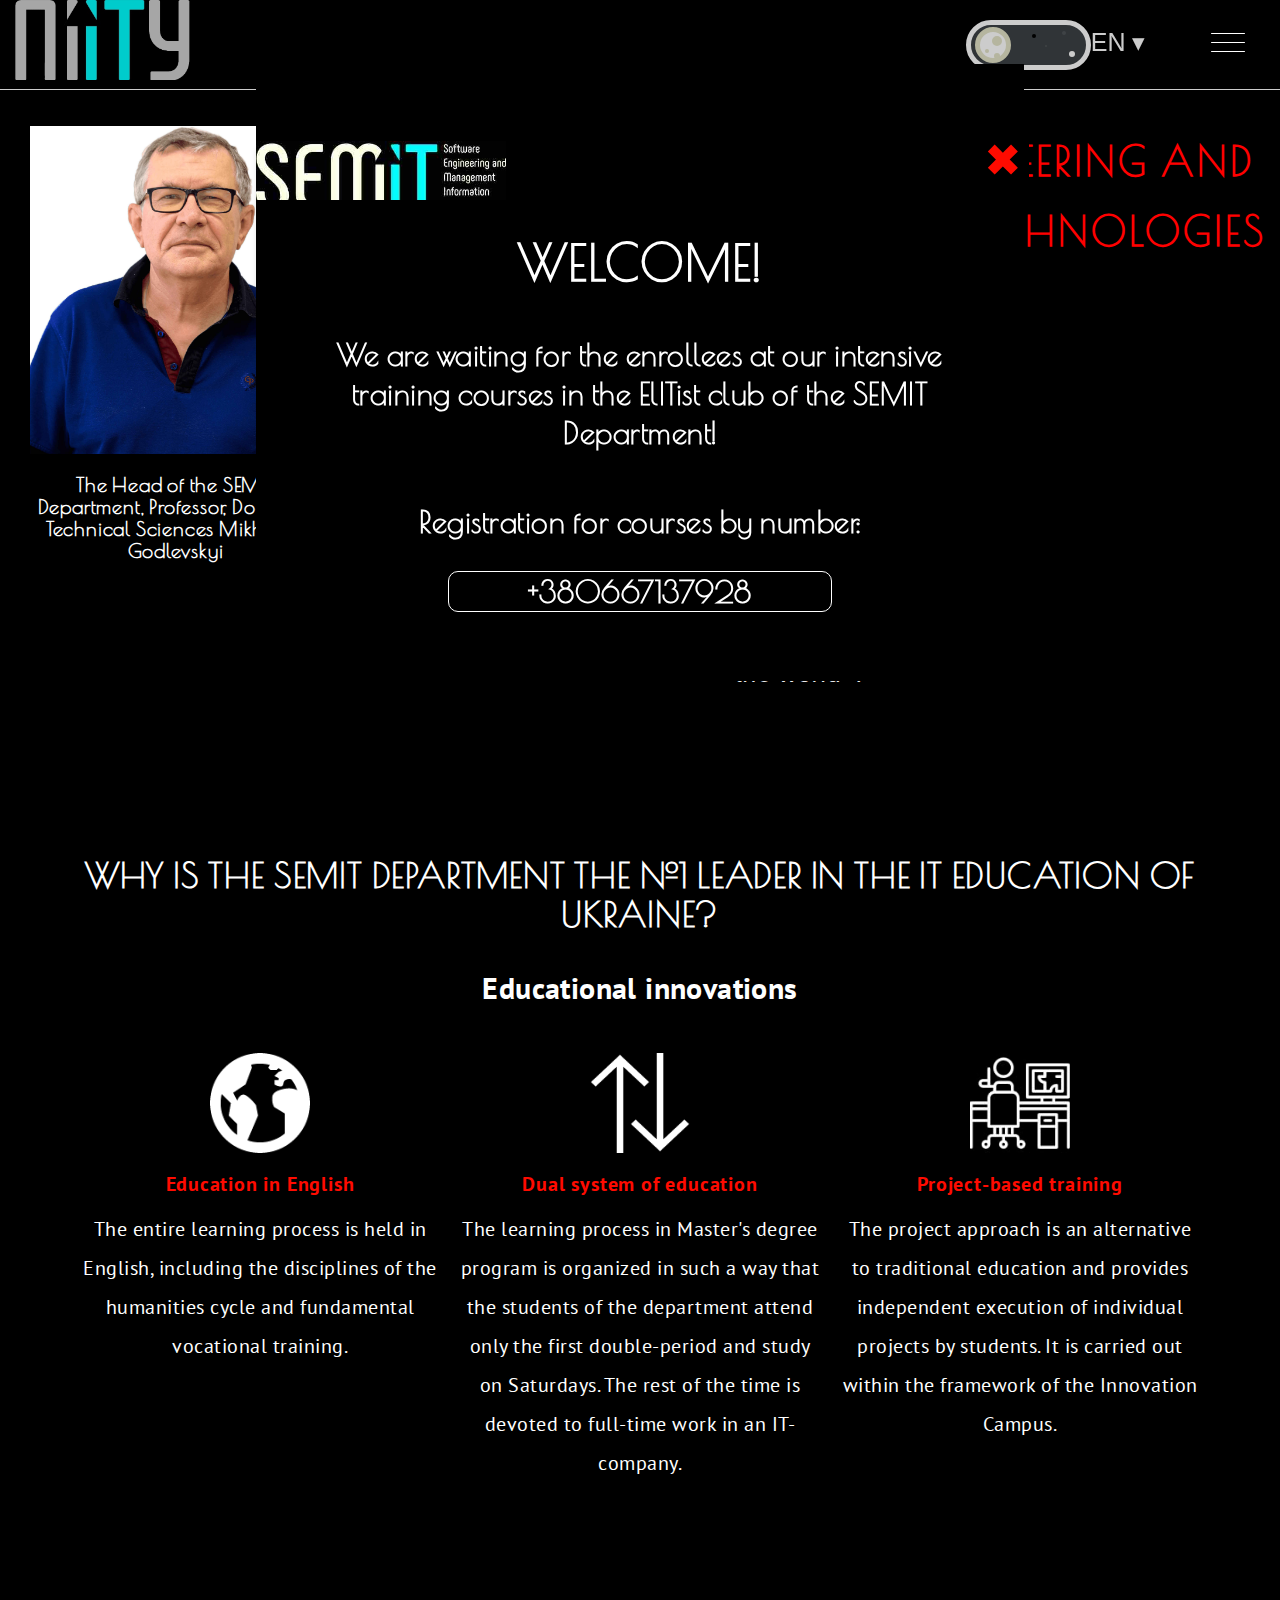
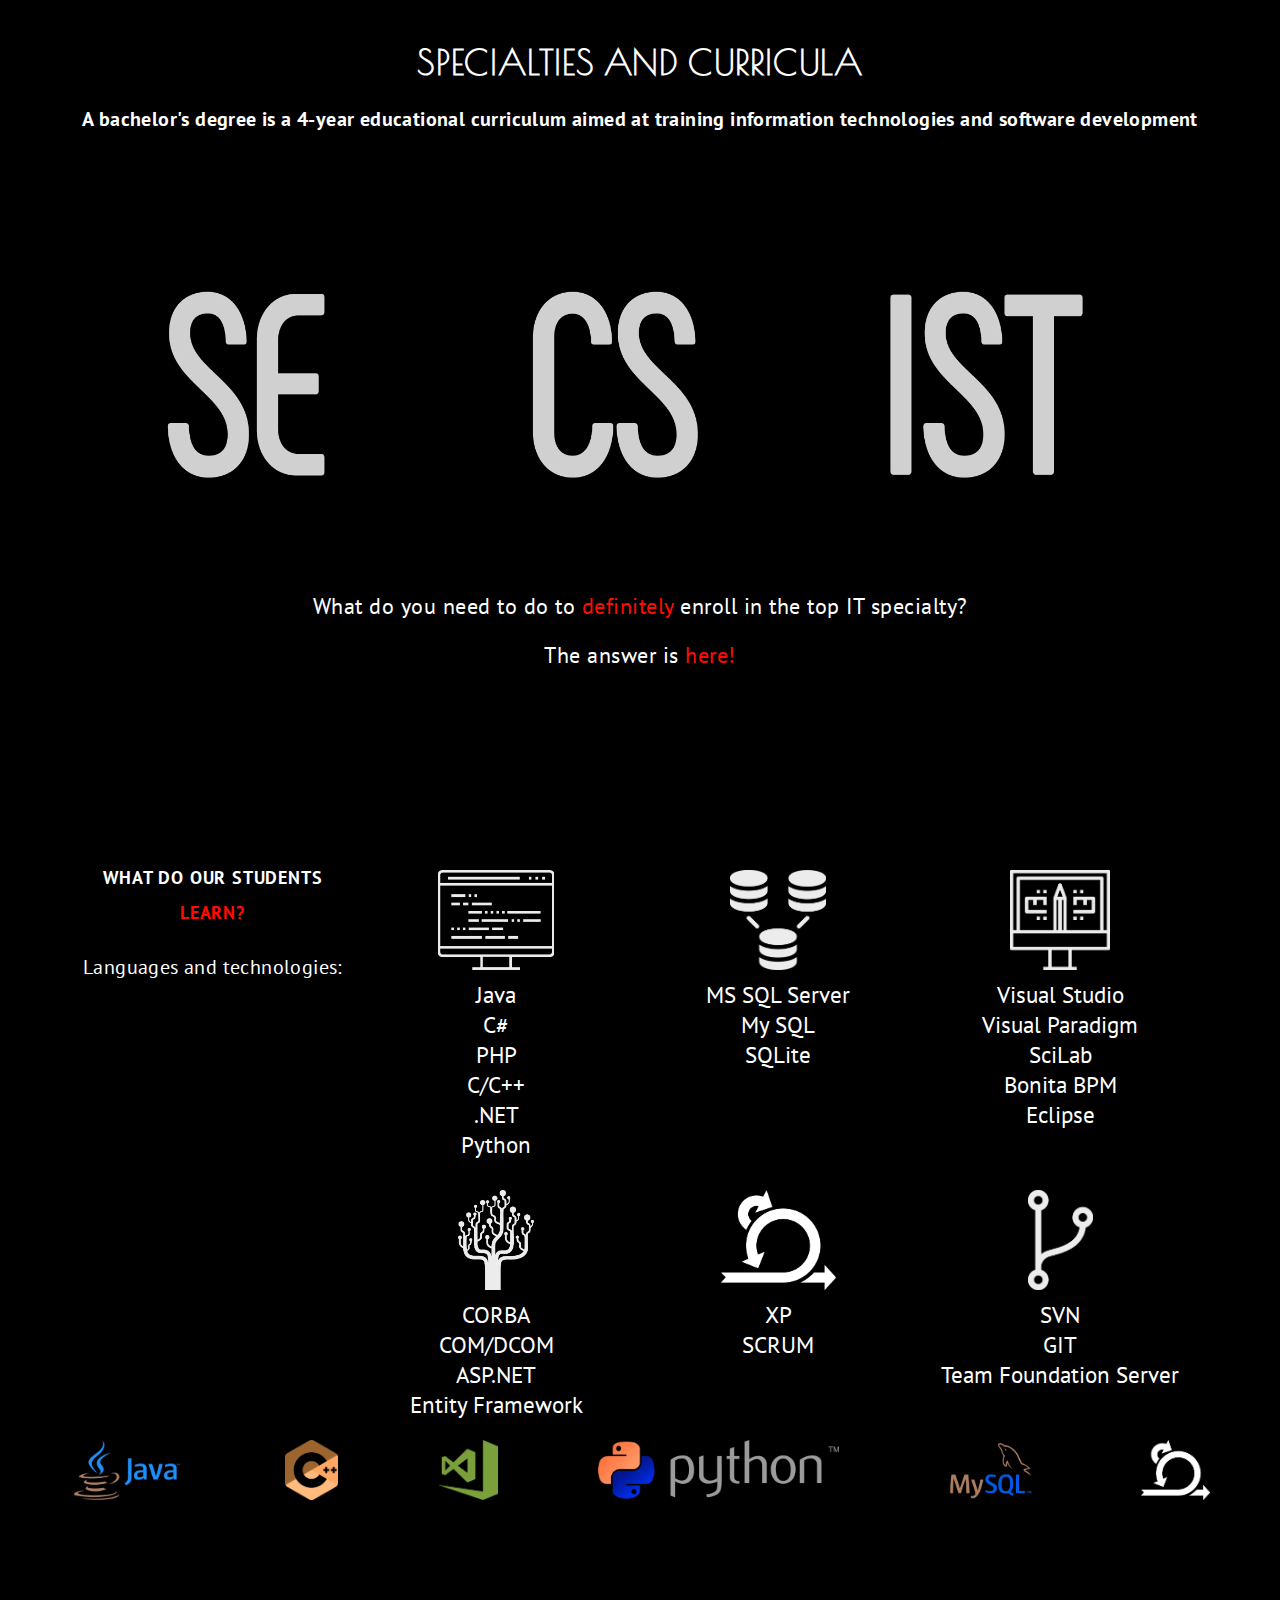
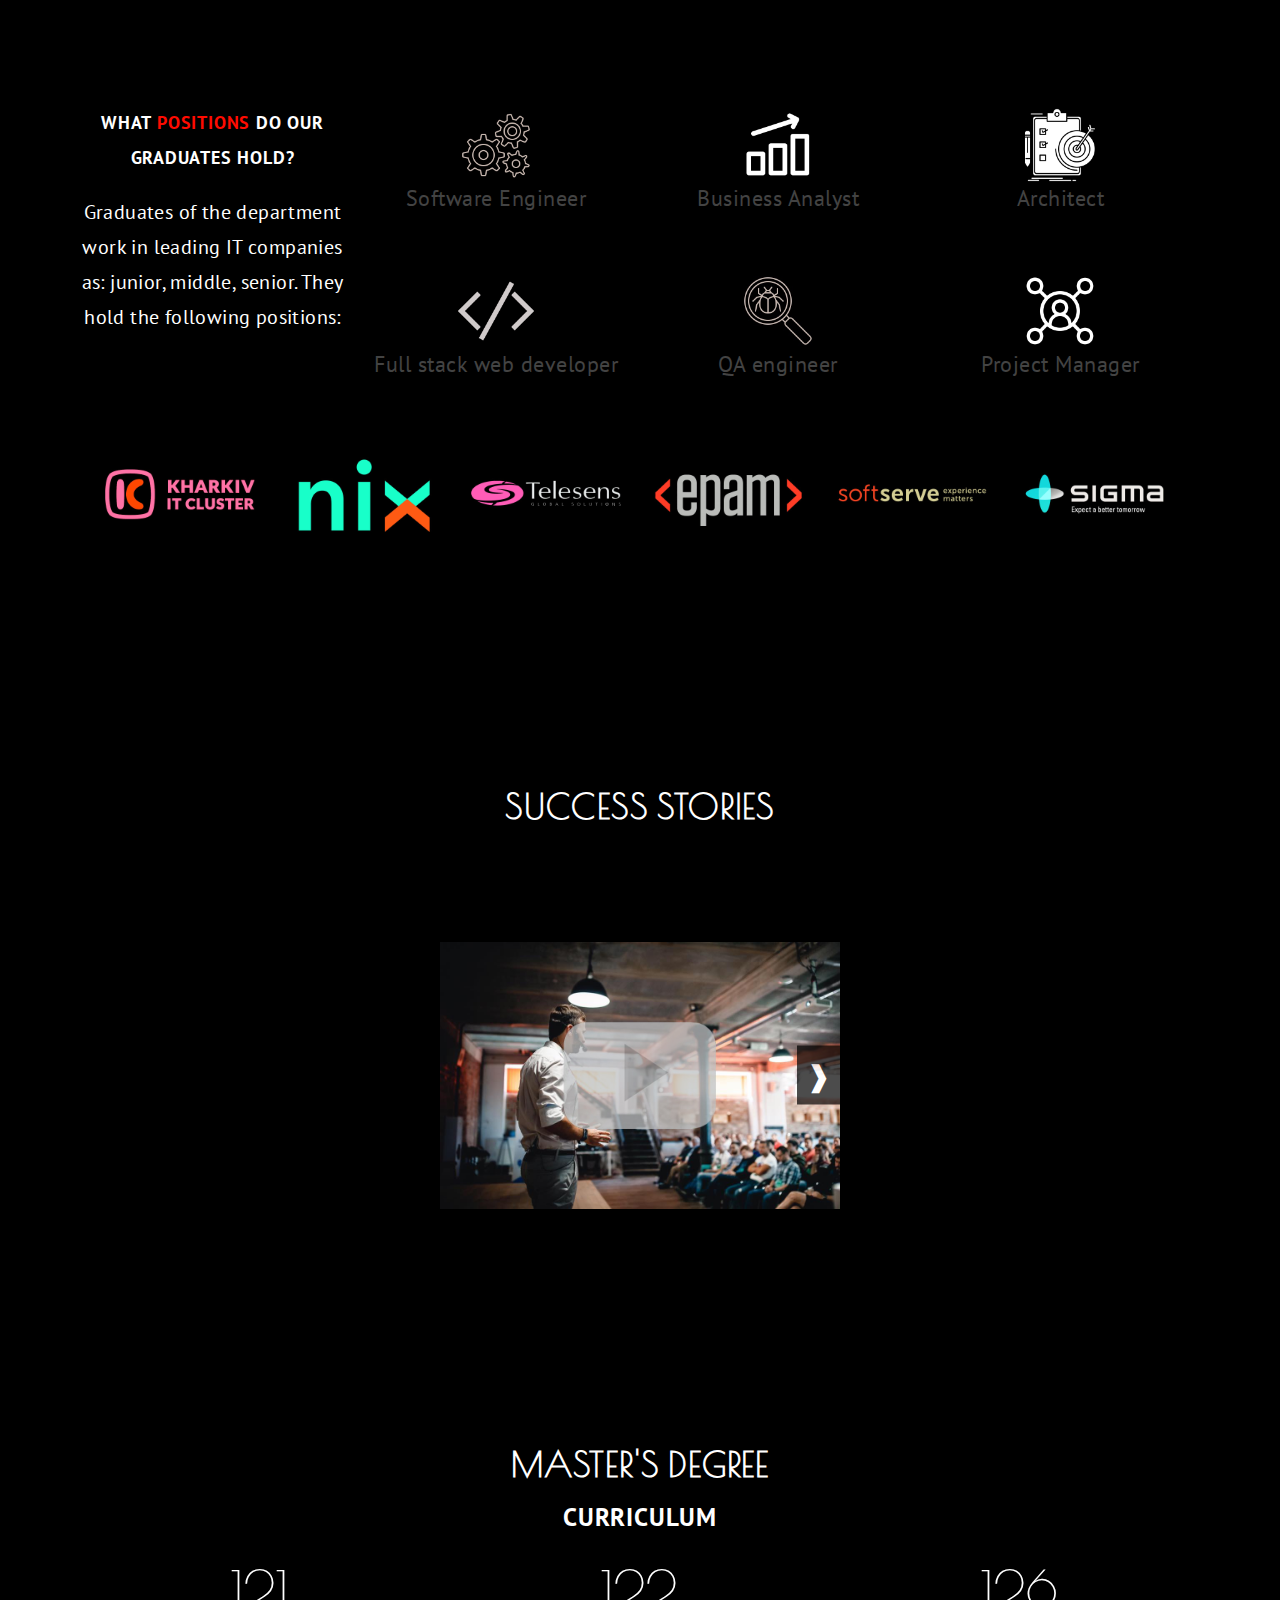
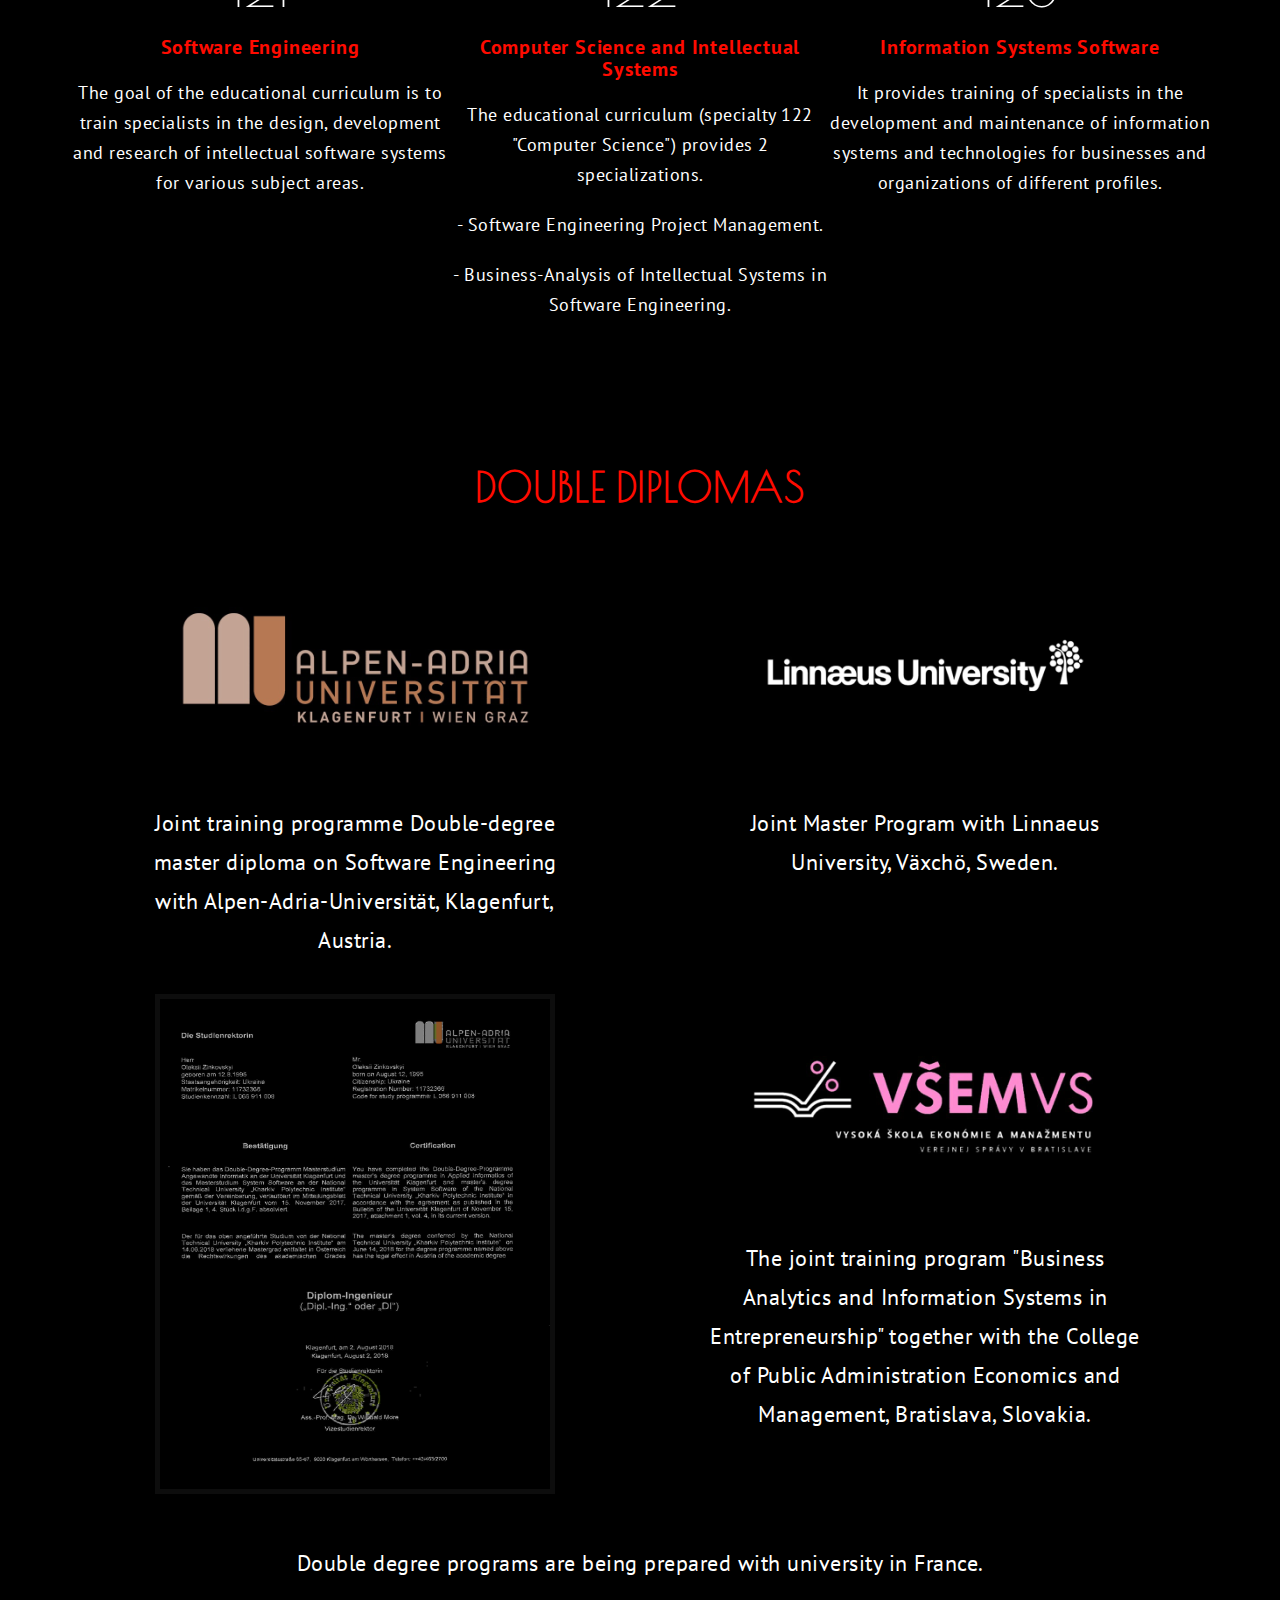
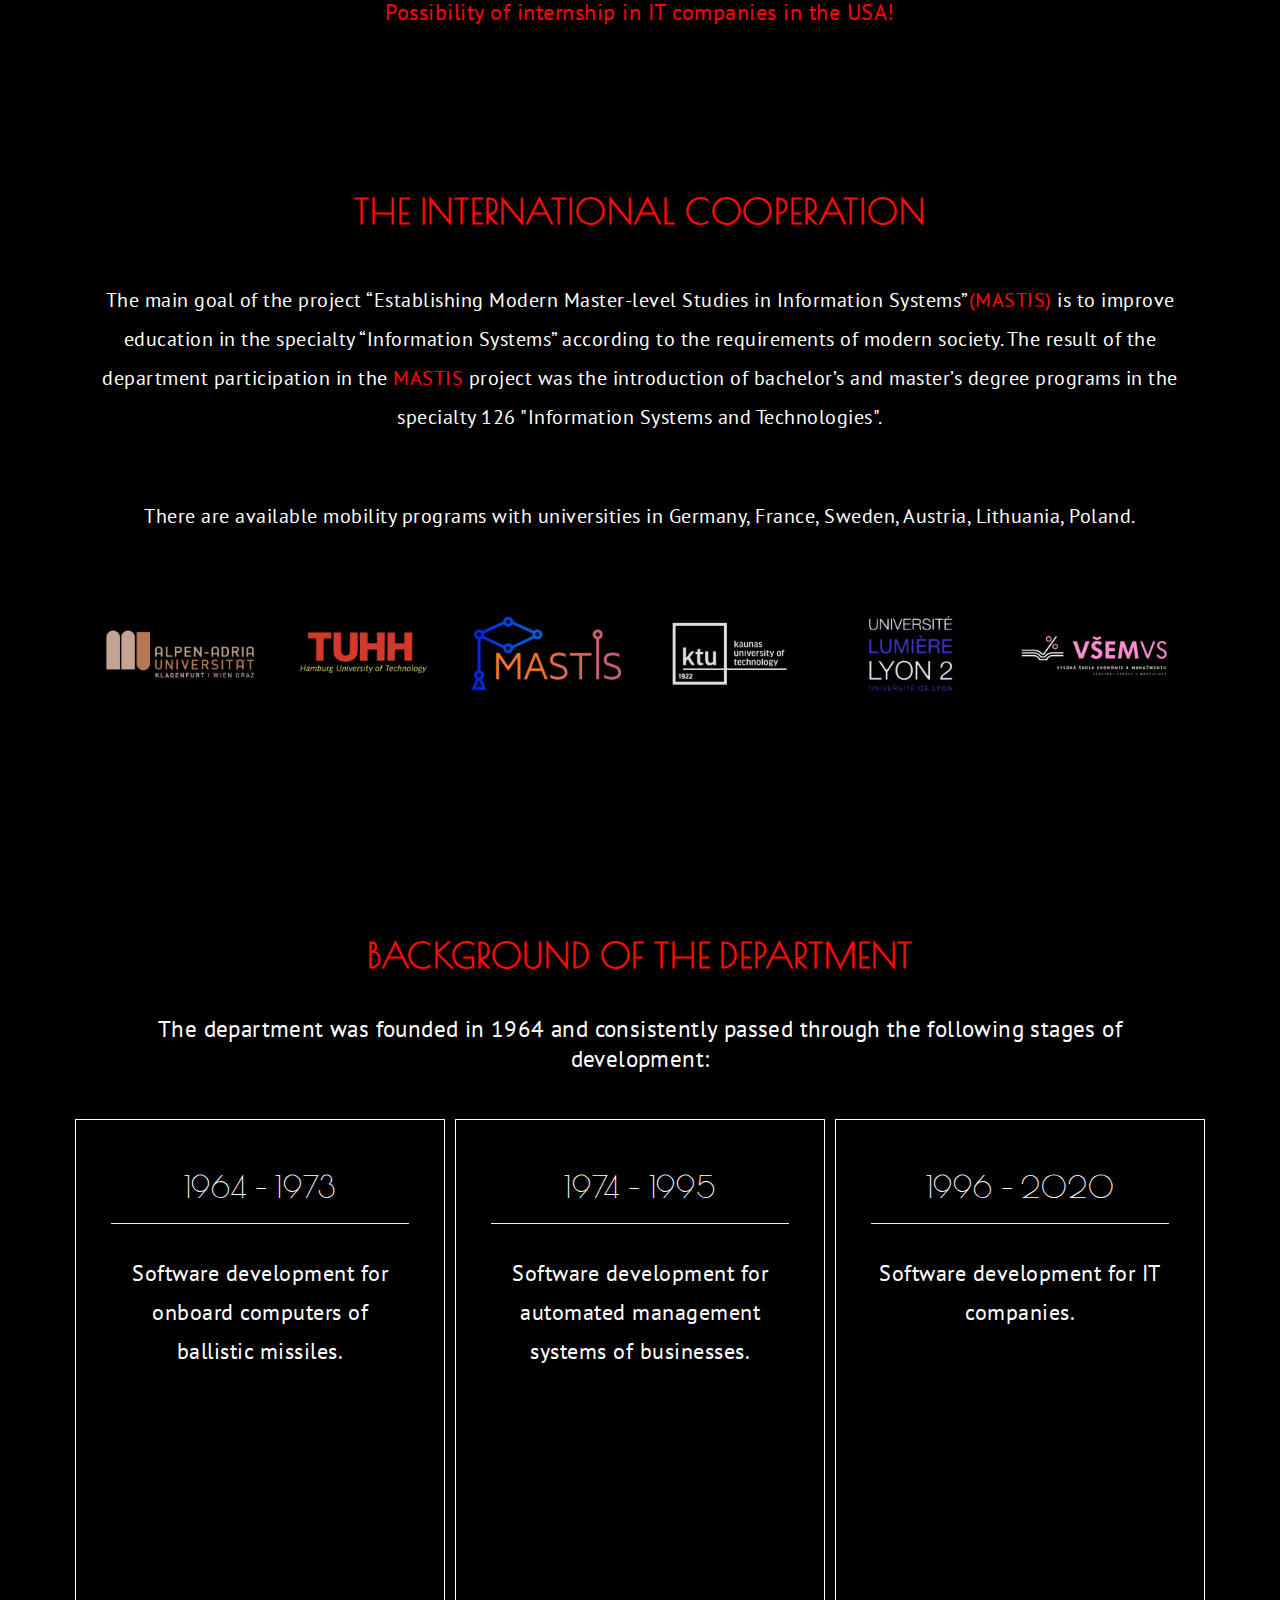
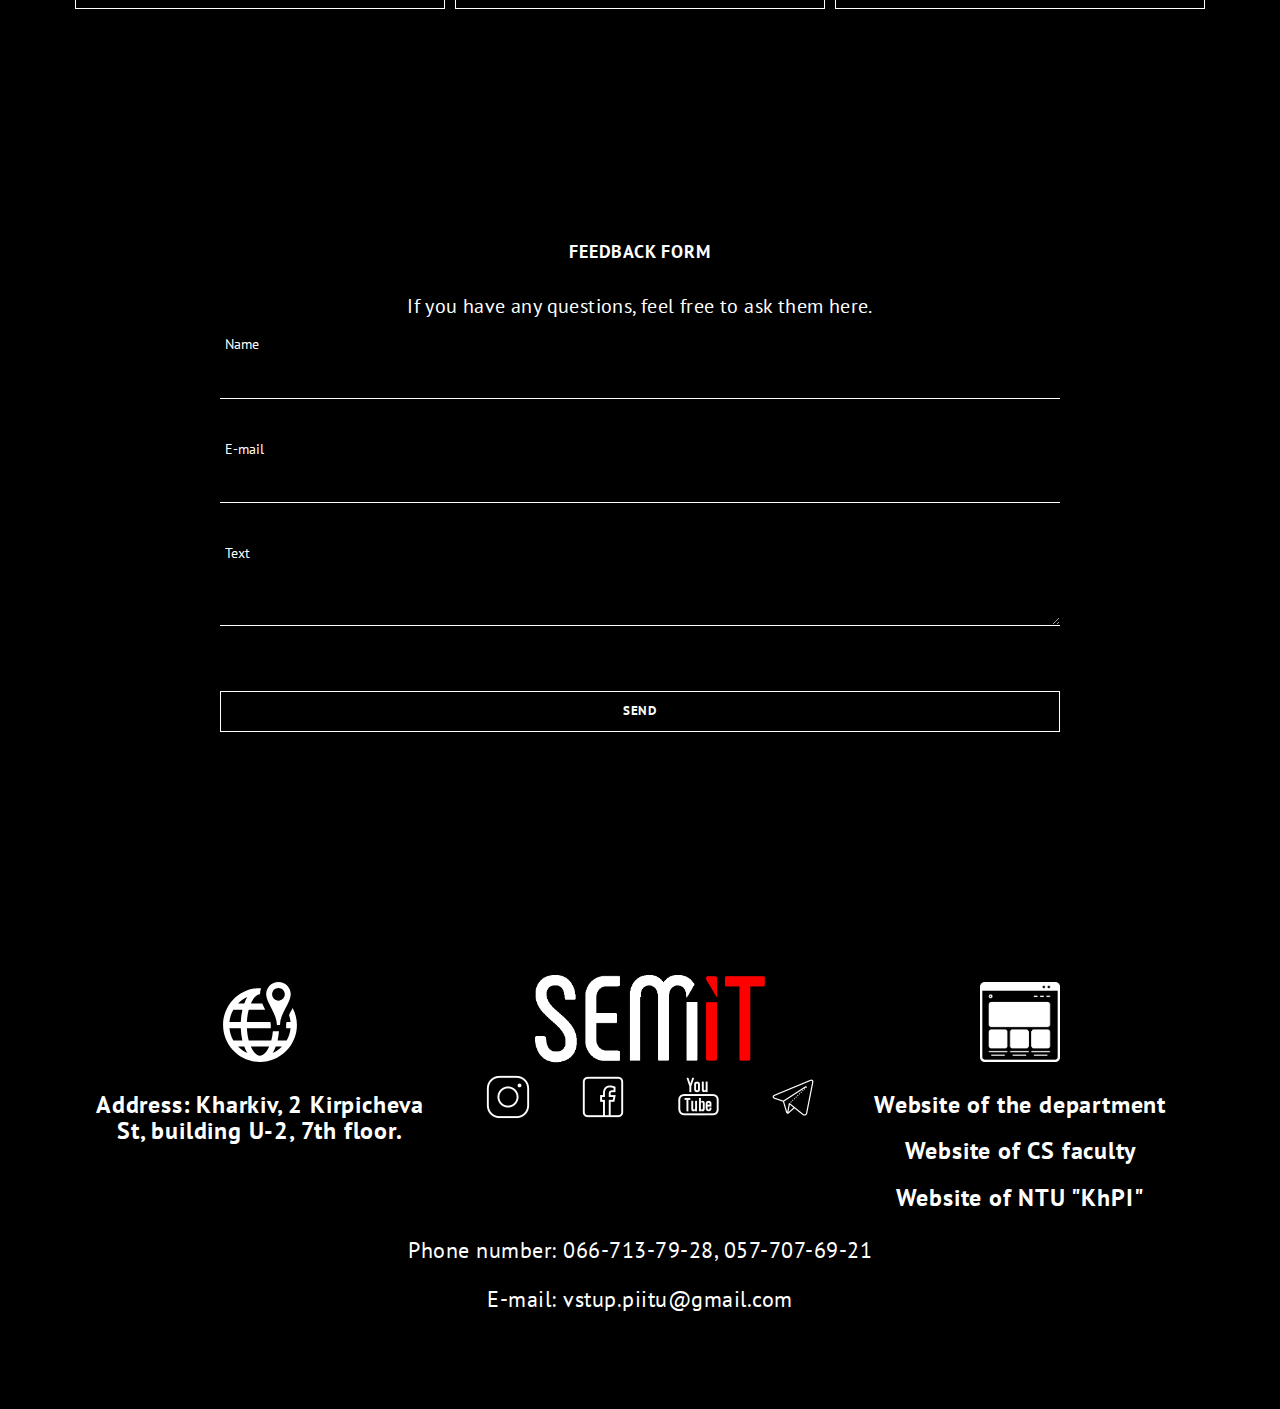
==== commit 6890debf: "Test version" ====
--- a/en.html
+++ b/en.html
@@ -35,43 +35,47 @@
   <!--HEADER -->
   <div class="header">
     <div class="for-sticky">
-
       <div class="col-md-3 col-xs-6 logo">
-        <a rel="noopener" href="en.html"><img alt="images" class="logo-nav" src="images/semit-logo_usa.png"></a>
-        <a rel="noopener" class="mob-menu-lang" href="en.html"><img alt="images" class="logo-nav-mob"
-            src="images/semit-logo.jpg"></a>
+        <a rel="noopener" href="index.html"><img alt="image" class="logo-nav" src="images/ua_piitu.jpg"></a>
+        <a rel="noopener" class="mob-menu-lang" href="index.html"><img alt="image" class="logo-nav-mob"
+            src="images/piitu_ua.jpg"></a>
       </div>
       <div class="col-md-8 col-xs-3 language">
-        <ul class="social-links">
-          <li>
-            <div>
-              <div id="lang-form">
-                <div id="language-selected" class="dropdownbox">EN &#9662;</div>
-                <div id="dropdown-wrapper">
-                  <ul name="langu" id="select-language-menu" class="menu">
-                    <a rel="noopener" href="/index.html">
-                      <li class="selected">
-                        UA
-                        <div class="lang-code" style="display: none;">UA &#9662;</div>
-                      </li>
-                    </a>
-                    <a rel="noopener" href="/ru.html">
-                      <li>
-                        RU
-                        <div class="lang-code" style="display: none;">RU &#9662;</div>
-                      </li>
-                    </a>
-                  </ul>
-                </div>
-              </div>
-            </div>
-          </li>
-        </ul>
-      </div>
-      <div class="col-md-8 col-xs-3 lang">
-        <a rel="noopener" href="/index.html"><img alt="images" class="lang" src="images/ua.png"></a>
-        <a rel="noopener" href="/en.html"><img alt="images" class="lang" src="images/usa.png"></a>
-        <a rel="noopener" href="/ru.html"><img alt="images" class="lang" src="images/ru.png"></a>
+        <div class="col-md-11">
+          <div class="toggle toggle--daynight">
+            <input type="checkbox" id="toggle--daynight" class="toggle--checkbox" />
+            <label class="toggle--btn" for="toggle--daynight"
+              ><span class="toggle--feature"></span
+            ></label>
+          </div>
+        </div>
+        <div class="col-md-1">
+          <ul class="social-links">
+            <li>
+              <div>
+                <div id="lang-form">
+                  <div id="language-selected" class="dropdownbox">EN &#9662;</div>
+                  <div id="dropdown-wrapper">
+                    <ul name="langu" id="select-language-menu" class="menu">
+                      <a rel="noopener" href="/index.html">
+                        <li class="selected">
+                          UA
+                          <div class="lang-code" style="display: none;">RU &#9662;</div>
+                        </li>
+                      </a>
+                      <a rel="noopener" href="/ru.html">
+                        <li>
+                          RU
+                          <div class="lang-code" style="display: none;">RU &#9662;</div>
+                        </li>
+                      </a>
+                    </ul>
+                  </div>
+                </div>
+              </div>
+            </li>
+          </ul>
+        </div>
       </div>
     </div>
     <div class="menu-wrap">
@@ -124,14 +128,17 @@
   </div>
   <!--/.МЕНЮ-->
   <div class="content-wrap">
-    <!--<БЛЮР ДЛЯ POP-UP>-->
-    <!-- <div id="overlay" class="cover blur-in"> -->
+    <div id="overlay" class="cover blur-in">
       <!--CONTENT-->
       <div class="content">
+
         <div class="row">
           <div class="col-md-12">
+
           </div>
         </div>
+
+
         <!--ГЛАВНАЯ-->
         <section id="glavnaya">
           <div class="col-md-3 col-xs-12 ">
@@ -181,7 +188,7 @@
               <div class="col-md-12">
                 <div class="col-md-4">
                   <div class="zaslugi-icons">
-                    <img alt="images" src="images/global1.png" alt="">
+                    <img alt="images" src="images/global1.jpg" alt="">
                   </div>
                   <div class="zaslugi-header1">
                     
@@ -195,7 +202,7 @@
                 </div>
                 <div class="col-md-4">
                   <div class="zaslugi-icons">
-                    <img alt="images" src="images/arrow.png" alt="">
+                    <img alt="images" src="images/arrow.jpg" alt="">
                   </div>
                   <div class="zaslugi-header1">
                     
@@ -211,7 +218,7 @@
                 </div>
                 <div class="col-md-4">
                   <div class="zaslugi-icons">
-                    <img alt="images" src="images/architecture.png" alt="">
+                    <img alt="images" src="images/architecture.jpg" alt="">
                   </div>
                   <div class="zaslugi-header1">
                     
@@ -246,7 +253,7 @@
                 <ul class="portfolio-image">
                   <li class="col-md-3">
                     <a rel="noopener" href="//web.kpi.kharkov.ua/asu/specialnosti/" target="_blank"><img alt="images"
-                        alt="image" src="images/SE.png">
+                        alt="image" src="images/SE.jpg">
                       <div class="decription-wrap">
                         <div class="image-bg">
                           <p class="desc">
@@ -259,7 +266,7 @@
                   </li>
                   <li class="col-md-3">
                     <a rel="noopener" href="//web.kpi.kharkov.ua/asu/specialnosti/" target="_blank"><img alt="images"
-                        alt="image" src="images/CS.png">
+                        alt="image" src="images/CS.jpg">
                       <div class="decription-wrap">
                         <div class="image-bg">
                           <p class="desc">The educational curriculum 122 "Computer Science and intelligent Systems"
@@ -275,7 +282,7 @@
 
                   <li class="col-md-3">
                     <a rel="noopener" href="//web.kpi.kharkov.ua/asu/specialnosti/" target="_blank"><img alt="images"
-                        alt="image" src="images/IST.png">
+                        alt="image" src="images/IST.jpg">
                       <div class="decription-wrap">
                         <div class="image-bg">
                           <p class="desc">
@@ -323,7 +330,7 @@
                     <li class="listing-item-li">
                       <div class="col-md-4 col-sm-4">
                         <h3 class="i-lang">
-                          <img alt="images" class="img-lang" src="images/code.png" alt="">
+                          <img alt="images" class="img-lang" src="images/code.jpg" alt="">
                         </h3>
                         <ul class="ol-lang">
                           <li class="li-lang">
@@ -350,7 +357,7 @@
                     <li class="listing-item-li">
                       <div class="col-md-4 col-sm-4">
                         <h3 class="i-lang">
-                          <img alt="images" class="img-lang" src="images/dms.png" alt="">
+                          <img alt="images" class="img-lang" src="images/dms.jpg" alt="">
                         </h3>
                         <ul class="ol-lang">
                           <li class="li-lang">
@@ -368,7 +375,7 @@
                     <li class="listing-item-li">
                       <div class="col-md-4 col-sm-4">
                         <h3 class="i-lang">
-                          <img alt="images" class="img-lang" src="images/pp.png" alt="">
+                          <img alt="images" class="img-lang" src="images/pp.jpg" alt="">
                         </h3>
                         <ul class="ol-lang">
                           <li class="li-lang">
@@ -392,7 +399,7 @@
                     <li class="listing-item-li">
                       <div class="col-md-4 col-sm-4">
                         <h3 class="i-lang">
-                          <img alt="images" class="img-lang" src="images/technology.png" alt="">
+                          <img alt="images" class="img-lang" src="images/technology.jpg" alt="">
                         </h3>
                         <ul class="ol-lang">
                           <li class="li-lang">
@@ -413,7 +420,7 @@
                     <li class="listing-item-li">
                       <div class="col-md-4 col-sm-4">
                         <h3 class="i-lang">
-                          <img alt="images" class="img-lang" src="images/scrum.png" alt="">
+                          <img alt="images" class="img-lang" src="images/scrum.jpg" alt="">
                         </h3>
                         <ul class="ol-lang">
                           <li class="li-lang">
@@ -428,7 +435,7 @@
                     <li class="listing-item-li">
                       <div class="col-md-4 col-sm-4">
                         <h3 class="i-lang">
-                          <img alt="images" class="img-lang" src="images/github.png" alt="">
+                          <img alt="images" class="img-lang" src="images/github.jpg" alt="">
                         </h3>
                         <ul class="ol-lang">
                           <li class="li-lang">
@@ -495,7 +502,7 @@
                     <li class="listing-item-li">
                       <div class="col-md-4 col-sm-4">
                         <h3 class="icon-use">
-                          <img alt="images" class="rabota-icons" src="images/cog.png" alt="">
+                          <img alt="images" class="rabota-icons" src="images/cog.jpg" alt="">
                         </h3>
                         <p class="text-grey">
                           Software Engineer
@@ -505,7 +512,7 @@
                     <li class="listing-item-li">
                       <div class="col-md-4 col-sm-4">
                         <h3 class="icon-use">
-                          <img alt="images" class="rabota-icons" src="images/buisnes.png" alt="">
+                          <img alt="images" class="rabota-icons" src="images/buisnes.jpg" alt="">
                         </h3>
                         <p class="text-grey">
                           Business Analyst
@@ -516,7 +523,7 @@
                     <li class="listing-item-li">
                       <div class="col-md-4 col-sm-4">
                         <h3 class="icon-use">
-                          <img alt="images" class="rabota-icons" src="images/sa.png" alt="">
+                          <img alt="images" class="rabota-icons" src="images/sa.jpg" alt="">
                         </h3>
                         <p class="text-grey">
                           Architect
@@ -527,7 +534,7 @@
                     <li class="listing-item-li">
                       <div class="col-md-4 col-sm-4">
                         <h3 class="icon-use">
-                          <img alt="images" class="rabota-icons" src="images/dev.png" alt="">
+                          <img alt="images" class="rabota-icons" src="images/dev.jpg" alt="">
                         </h3>
                         <p class="text-grey">
                           Full stack web developer
@@ -537,7 +544,7 @@
                     <li class="listing-item-li">
                       <div class="col-md-4 col-sm-4">
                         <p class="icon-use">
-                          <img alt="images" class="rabota-icons" src="images/qa.png" alt="">
+                          <img alt="images" class="rabota-icons" src="images/qa.jpg" alt="">
                         </p>
                         <p class="text-grey">
                           QA engineer
@@ -548,7 +555,7 @@
                     <li class="listing-item-li">
                       <div class="col-md-4 col-sm-4">
                         <h3 class="icon-use">
-                          <img alt="images" class="rabota-icons" src="images/manager.png" alt="">
+                          <img alt="images" class="rabota-icons" src="images/manager.jpg" alt="">
                         </h3>
                         <p class="text-grey">
                           Project Manager
@@ -596,11 +603,11 @@
                       </div>
                       <div class="carousel-block">
                         <a rel="noopener" href="//www.insart.com/" target="_blank"><img alt="images"
-                            src="/images/insart.png" class="img-responsive"></a>
+                            src="/images/insart.jpg" class="img-responsive"></a>
                       </div>
                       <div class="carousel-block">
                         <a rel="noopener" href="//academysmart.com.ua/" target="_blank"><img alt="images"
-                            src="/images/academySmart_1.png" class="img-responsive"></a>
+                            src="/images/academySmart_1.jpg" class="img-responsive"></a>
                       </div>
                       <div class="carousel-block">
                         <a rel="noopener" href="//dataart.ua/" target="_blank"><img alt="images"
@@ -616,7 +623,7 @@
                       </div>
                       <div class="carousel-block">
                         <a rel="noopener" href="//it-kharkiv.com/ru/" target="_blank"><img alt="images"
-                            src="/images/tehnorely.png" class="img-responsive"></a>
+                            src="/images/tehnorely.jpg" class="img-responsive"></a>
                       </div>
                     </div>
                   </div>
@@ -766,7 +773,7 @@
               <div class="col-md-6">
                 <div class="diplom-imgT">
                   <a rel="noopener" href="//www.aau.at/en/" target="_blank"><img alt="images"
-                      src="images/alpenAdria_univers.png" alt=""></a>
+                      src="images/alpenAdria_univers.jpg" alt=""></a>
                 </div>
                 <div class="diplom-p">
                   <p>Joint training programme Double-degree master diploma on Software Engineering with
@@ -782,7 +789,7 @@
                 <div>
                   <div class="diplom-imgT">
                     <a rel="noopener" href="//lnu.se/en/" target="_blank"><img alt="images"
-                        src="images/linnaeus_univers_2.png" alt=""></a>
+                        src="images/linnaeus_univers_2.jpg" alt=""></a>
                   </div>
                   <div class="diplom-p">
                     <p>Joint Master Program with Linnaeus University, Växchö, Sweden.</p>
@@ -841,22 +848,22 @@
                   <div class="carousel-items">
                     <div class="carousel-block">
                       <a rel="noopener" href="//www.aau.at/en/" target="_blank"><img alt="image"
-                          src="images/alpenAdria_univers.png" class="img-responsive"></a>
+                          src="images/alpenAdria_univers.jpg" class="img-responsive"></a>
                     </div>
                     <div class="carousel-block">
                       <a rel="noopener" href="//www.tuhh.de/alt/tuhh/startpage.html"><img alt="image"
-                          src="images/tuhh_univers.png" class="img-responsive"></a>
+                          src="images/tuhh_univers.jpg" class="img-responsive"></a>
                     </div>
                     <div class="carousel-block">
-                      <a rel="noopener" href="//mastis.pro/"><img alt="image" src="images/mastis.png"
+                      <a rel="noopener" href="//mastis.pro/"><img alt="image" src="images/mastis.jpg"
                           class="img-responsive"></a>
                     </div>
                     <div class="carousel-block">
-                      <a rel="noopener" href="//en.ktu.edu/"><img alt="image" src="images/ktu_univers.png"
+                      <a rel="noopener" href="//en.ktu.edu/"><img alt="image" src="images/ktu_univers.jpg"
                           class="img-responsive"></a>
                     </div>
                     <div class="carousel-block">
-                      <a rel="noopener" href="//www.univ-lyon2.fr/"><img alt="image" src="images/lyon2_univers.png"
+                      <a rel="noopener" href="//www.univ-lyon2.fr/"><img alt="image" src="images/lyon2_univers.jpg"
                           class="img-responsive"></a>
                     </div>
                     <div class="carousel-block">
@@ -961,15 +968,15 @@
                 <form class="form" action="mail.php" id="maill" method="post">
                   <div class="group">
                     <input required="" aria-label="Name" type="text" name="name"><span class="highlight"></span><span
-                      class="bar"></span><label>Name</label>
+                      class="bar"></span><label class="label-form">Name</label>
                   </div>
                   <div class="group">
                     <input required="" aria-label="email" type="email" name="email"><span class="highlight"></span><span
-                      class="bar"></span><label>E-mail</label>
+                      class="bar"></span><label class="label-form">E-mail</label>
                   </div>
                   <div class="group">
                     <textarea required="" aria-label="message" name="message"></textarea><span
-                      class="highlight"></span><span class="bar"></span><label>Text</label>
+                      class="highlight"></span><span class="bar"></span><label class="label-form">Text</label>
                   </div>
                   <input id="sendMessage" name="submit" type="submit" value="Send">
                 </form>
@@ -986,7 +993,7 @@
 
               <div class="row">
                 <div class="col-md-4">
-                  <div class="zaslugi-icons">
+                  <div class="zaslugi-icons-footer">
                     <img alt="images" src="images/maps.svg" alt="">
                   </div>
                   <div class="zaslugi-header">
@@ -997,7 +1004,7 @@
                 </div>
                 <div class="col-md-4 logo-footer-hide">
                   <div class="col-md-12 footer-logo-div">
-                    <a rel="noopener" href="/ru.html"><img alt="image" src="images/semit-logo_footer.png"
+                    <a rel="noopener" href="/en.html"><img alt="image" src="images/semit-logo_footer.png"
                         class="footer-logo"></a>
                   </div>
                   <div class="col-md-12 wrapper-social-icons">
@@ -1018,7 +1025,7 @@
                   </div>
                 </div>
                 <div class="col-md-4 col-xs-12">
-                  <div class="zaslugi-icons">
+                  <div class="zaslugi-icons-footer">
                     <img alt="images" src="images/site.png" alt="">
                   </div>
                   <div class="footer-info">
@@ -1050,11 +1057,10 @@
         <!--/.FOOTER-END-->
         <!--/.CONTENT END-->
       </div>
-    <!-- </div> -->
-    <!--</.БЛЮР ДЛЯ POP-UP>-->
+    </div>
       <!--/.CONTENT-WRAP END-->
       <!-- pop-up window -->
-      <!-- <div class="pop-up">
+      <div class="pop-up">
         <div class="box">
           <a href="#" class="close-button1">&#10006;</a>
           <a rel="noopener" href="#"><img alt="image" class="logo-popup" src="images/semit-logo.jpg"></a>
@@ -1065,7 +1071,7 @@
               <p class="number-pu">+380667137928</p>
           </div>
         </div>
-      </div> -->
+      </div>
       <!-- pop-up window -->
     </div>
   </div>
@@ -1081,5 +1087,6 @@
     <script src="js/lolkek.js"></script>
     <script src="js/classie.js"></script>
     <script src="js/smooth-scroll.min.js"></script>
+    <script src="js/changeColor.js"></script>
 </body>
 </html>--- a/css/style.css
+++ b/css/style.css
@@ -1,121 +1,133 @@
 @font-face {
-    font-family: 'Glyphter';
-    src: url(../fonts/Glyphter.eot);
-    src: url(../fonts/Glyphter?#iefix) format('embedded-opentype'), url(../fonts/Glyphter.woff) format('woff'), url(../fonts/Glyphter.ttf) format('truetype'), url(../fonts/Glyphter.svg#Glyphter) format('svg');
-    font-weight: 400;
-    font-style: normal;
-}
-*, *:after, *:before {
-    -webkit-box-sizing: border-box;
-    -moz-box-sizing: border-box;
-    -ms-box-sizing: border-box;
-    box-sizing: border-box;
-}
-body, html {
-    left: 0;
-    top: 0;
-    margin: 0;
-    padding: 0;
-    overflow-x: hidden;
-    font-family: 'PT Sans', sans-serif!important;
-    height: 100%;
-    width: 100%}
+  font-family: "Glyphter";
+  src: url(../fonts/Glyphter.eot);
+  src: url(../fonts/Glyphter?#iefix) format("embedded-opentype"),
+    url(../fonts/Glyphter.woff) format("woff"),
+    url(../fonts/Glyphter.ttf) format("truetype"),
+    url(../fonts/Glyphter.svg#Glyphter) format("svg");
+  font-weight: 400;
+  font-style: normal;
+}
+*,
+*:after,
+*:before {
+  -webkit-box-sizing: border-box;
+  -moz-box-sizing: border-box;
+  -ms-box-sizing: border-box;
+  box-sizing: border-box;
+}
+body,
+html {
+  left: 0;
+  top: 0;
+  margin: 0;
+  padding: 0;
+  overflow-x: hidden;
+  font-family: "PT Sans", sans-serif !important;
+  height: 100%;
+  width: 100%;
+}
 body {
-    color: #2f2f2f;
-    font-size: 16px;
-    line-height: 1.7;
-    background-color: #fff;
-}
-h1, h2, h3, h4, h5 {
-    font-family: 'Poiret One', cursive!important;
-    font-weight: 900;
-}
-
-
+  color: #2f2f2f;
+  font-size: 16px;
+  line-height: 1.7;
+  background-color: #fff;
+}
+h1,
+h2,
+h3,
+h4,
+h5 {
+  font-family: "Poiret One", cursive !important;
+  font-weight: 900;
+}
 
 a {
-    color: #FF0B00!important;
-    text-decoration: none;
-    background-image: linear-gradient(currentColor, currentColor);
-    background-position: 0% 100%;
-    background-repeat: no-repeat;
-    background-size: 0% 2px;
-    transition: background-size .5s;
+  color: #ff0b00 !important;
+  text-decoration: none;
+  background-image: linear-gradient(currentColor, currentColor);
+  background-position: 0% 100%;
+  background-repeat: no-repeat;
+  background-size: 0% 2px;
+  transition: background-size 0.5s;
 }
 a:hover {
-    background-size: 100% 2px;
-    color: #FF0B00!important;
-}
-.social-icons a{
-    background-image: none;
-}
-.social-icons a:hover{
-    background-size: 0% 2px;
+  background-size: 100% 2px;
+  color: #ff0b00 !important;
+}
+.social-icons a {
+  background-image: none;
+}
+.social-icons a:hover {
+  background-size: 0% 2px;
 }
 a:focus {
-    outline: none;
-    color: #999;
-    text-decoration: 0%;
+  outline: none;
+  color: #999;
+  text-decoration: 0%;
 }
 .zaslugi-header a {
-    color: #FF0B00;
-}
-.zaslugi-header-1 a, h3 {
-    color: #fff;
-    text-align: center;
-    font-weight: 900!important;
-    font-family: 'PT Sans', sans-serif!important;
+  color: #ff0b00;
+}
+.zaslugi-header-1 a,
+h3 {
+  /* color: #fff; */
+  text-align: center;
+  font-weight: 900 !important;
+  font-family: "PT Sans", sans-serif !important;
 }
 .footer-info a {
-    color: #fff!important;
+  color: #fff !important;
 }
 .zaslugi-header-1:hover {
-    color: #FF0B00!important;
+  color: #ff0b00 !important;
 }
 .menu-list a {
-    color: #999999!important;
+  color: #999999 !important;
 }
 .lang {
-    width: 50px;
-    height: 36px;
-}
-.footer-logo{
-    width: 250px;
-    display: block;
-    margin-right: auto;
-    margin-left: auto;
-}
-.footer-logo-div img{
-    padding-left: 20px;
-    margin-top: 10px;
-}
-.wrapper-social-icons{
-    display: inline;
-    margin: 10px;
-}
-.social-icons{
-    display: inline-block;
-    text-align: center;
-    padding: 0 20px;
+  width: 50px;
+  height: 36px;
+}
+.footer-logo {
+  width: 250px;
+  display: block;
+  margin-right: auto;
+  margin-left: auto;
+}
+.footer-logo-div img {
+  padding-left: 20px;
+  margin-top: 10px;
+}
+.wrapper-social-icons {
+  display: inline;
+  margin: 10px;
+}
+.social-icons {
+  display: inline-block;
+  text-align: center;
+  padding: 0 20px;
 }
 .piitu {
-    text-align: center;
-    text-transform: uppercase;
-    font-size: 40px;
-    color: red;
-    letter-spacing: 3px;
-    line-height: 70px;
-    font-weight: 600;
-    font-family: 'Poiret One', cursive;
-    margin-top: 100px;
+  text-align: center;
+  text-transform: uppercase;
+  font-size: 40px;
+  color: red;
+  letter-spacing: 3px;
+  line-height: 70px;
+  font-weight: 600;
+  font-family: "Poiret One", cursive;
+  margin-top: 100px;
 }
 iframe {
-    border: none;
-    width: 100%}
+  border: none;
+  width: 100%;
+}
 img {
-    max-width: 100%}
+  max-width: 100%;
+}
 *:focus {
-    outline: none;
+  outline: none;
 }
 /* #preloader {
     position: fixed;
@@ -143,2172 +155,2484 @@
     margin-top: -80px;
 } */
 .no-pad {
-    padding: 0!important;
-    margin: 0!important;
+  padding: 0 !important;
+  margin: 0 !important;
 }
 .pad-80 {
-    padding-top: 80px;
+  padding-top: 80px;
 }
 .mar-t-50 {
-    margin-top: 50px!important;
+  margin-top: 50px !important;
 }
 .mar-tm-10 {
-    margin-top: -10px;
+  margin-top: -10px;
 }
 .white-col {
-    background: #fff;
-    padding: none;
+  background: #fff;
+  padding: none;
 }
 .title-small {
-    position: relative;
-    text-transform: uppercase;
-    line-height: 35px;
-    font-size: 18px;
+  position: relative;
+  text-transform: uppercase;
+  line-height: 35px;
+  font-size: 18px;
 }
 .title-small .first {
-    text-align: center;
-    font-size: 35px;
-    margin: 50px 0 0 0;
-    text-transform: uppercase;
-    font-weight: 900;
-    font-family: 'Poiret One', cursive!important;
+  text-align: center;
+  font-size: 35px;
+  margin: 50px 0 0 0;
+  text-transform: uppercase;
+  font-weight: 900;
+  font-family: "Poiret One", cursive !important;
 }
 
 .title-small .first-big {
-    text-align: center;
-    font-size: 45px;
-    margin: 50px 0 0 0;
-    text-transform: uppercase;
-    font-weight: 900;
-    font-family: 'Poiret One', cursive!important;
+  text-align: center;
+  font-size: 45px;
+  margin: 50px 0 0 0;
+  text-transform: uppercase;
+  font-weight: 900;
+  font-family: "Poiret One", cursive !important;
 }
 
 .title-small span:after {
-    content: "";
-    position: absolute;
-    bottom: -20px;
-    height: 3px;
-    background: #DEDEDE;
-    width: 28px;
-    left: 0;
+  content: "";
+  position: absolute;
+  bottom: -20px;
+  height: 3px;
+  background: #dedede;
+  width: 28px;
+  left: 0;
 }
 .title-small .red-text:after {
-    display: none;
+  display: none;
 }
 .title-small .first span:after {
-    display: none;
+  display: none;
 }
 .title-small-center span {
-    position: relative;
+  position: relative;
 }
 .title-small-center span:after {
-    content: "";
-    display: block;
-    margin: 0 auto;
-    margin-top: 20px;
-    height: 3px;
-    background: #DEDEDE;
-    width: 28px;
-    left: 0;
+  content: "";
+  display: block;
+  margin: 0 auto;
+  margin-top: 20px;
+  height: 3px;
+  background: #dedede;
+  width: 28px;
+  left: 0;
 }
 .grey-bg {
-    background: #f6f6f6;
-    padding: 50px 0;
-    display: flex;
-    width: 100%;
-    margin: 0px !important;
-    }
+  background: #f6f6f6;
+  padding: 50px 0;
+  display: flex;
+  width: 100%;
+  margin: 0px !important;
+}
 .white-bg {
-    background: #fff;
-    padding: 80px 0;
-    display: block;
+  background: #fff;
+  padding: 80px 0;
+  display: block;
 }
 .contact-bg {
-    background: #d8d8d8;
-    padding: 80px 0;
-    display: block;
-    margin: 0px !important;
+  background: #d8d8d8;
+  padding: 80px 0;
+  display: block;
+  margin: 0px !important;
 }
 .content-detail {
-    font-weight: 400;
-    margin-top: 20px;
-    line-height: 35px;
-    font-size: 20px;
-    letter-spacing: .4px;
-    text-align: center;
-    font-weight: 300;
-    font-family: 'PT Sans', sans-serif!important;
+  font-weight: 400;
+  margin-top: 20px;
+  line-height: 35px;
+  font-size: 20px;
+  letter-spacing: 0.4px;
+  text-align: center;
+  font-weight: 300;
+  font-family: "PT Sans", sans-serif !important;
 }
 .content-details {
-    font-weight: 400;
-    margin-top: 40px;
-    line-height: 30px;
-    font-size: 14px;
+  font-weight: 400;
+  margin-top: 40px;
+  line-height: 30px;
+  font-size: 14px;
 }
 .pad-bottom {
-    padding-bottom: 80px;
+  padding-bottom: 80px;
 }
 .text-detail {
-    margin-top: 30px;
-    color: #5f5f5f;
-    font-size: 25px;
+  margin-top: 30px;
+  color: #5f5f5f;
+  font-size: 25px;
 }
 .listing-item {
-    list-style: none;
-    display: flex;
-    width: 100%;
-    padding: 0;
-    margin: 0;
-    flex-wrap: wrap;
+  list-style: none;
+  display: flex;
+  width: 100%;
+  padding: 0;
+  margin: 0;
+  flex-wrap: wrap;
 }
 .header {
-    width: 100%;
-    z-index: 9999;
+  width: 100%;
+  z-index: 9999;
 }
 .for-sticky {
-    position: fixed;
-    z-index: -1;
-    bottom: 0;
-    width: 100%;
-    height: 90px;
-    opacity: .8;
-    z-index: 1;
-    top: 0;
-    left: 0;
-    border-bottom: 1px solid #f1f1f1;
-    display: block;
-    padding: 0 15px 5px 15px;
-    background: #fff;
-    -webkit-transition: all 0.3s;
-    -moz-transition: all 0.3s;
-    -ms-transition: all 0.3s;
-    -o-transition: all 0.3s;
-    transition: all 0.3s;
+  position: fixed;
+  z-index: -1;
+  bottom: 0;
+  width: 100%;
+  height: 90px;
+  opacity: 0.8;
+  z-index: 1;
+  top: 0;
+  left: 0;
+  border-bottom: 1px solid #f1f1f1;
+  display: block;
+  padding: 0 15px 5px 15px;
+  background: #fff;
+  -webkit-transition: all 0.3s;
+  -moz-transition: all 0.3s;
+  -ms-transition: all 0.3s;
+  -o-transition: all 0.3s;
+  transition: all 0.3s;
 }
 .logo-nav {
-    -webkit-transition: all 0.3s;
-    -moz-transition: all 0.3s;
-    -ms-transition: all 0.3s;
-    -o-transition: all 0.3s;
-    transition: all 0.3s;
-    width: 230px;
-    display: block;
-    padding-top: 5px;
-    height: 80px;
+  -webkit-transition: all 0.3s;
+  -moz-transition: all 0.3s;
+  -ms-transition: all 0.3s;
+  -o-transition: all 0.3s;
+  transition: all 0.3s;
+  width: 230px;
+  display: block;
+  padding-top: 5px;
+  height: 80px;
 }
 .lang {
-    margin-top: 10px;
-    text-align: center;
+  margin-top: 10px;
+  text-align: center;
 }
 .for-sticky .lang {
-    text-align: right;
-    margin-top: 14px;
+  text-align: right;
+  margin-top: 14px;
 }
 .for-sticky .lang img {
-    border: 1px solid black;
-    width: 45px;
-    height: 31px;
+  border: 1px solid black;
+  width: 45px;
+  height: 31px;
 }
 .logo-nav-mob {
-    padding: 10px;
-    width: 250px;
+  margin: 10px;
+  width: 250px;
 }
 .opacity-nav {
-    opacity: .8;
-    z-index: 2;
+  opacity: 0.8;
+  z-index: 2;
 }
 .content-wrap {
-    -webkit-overflow-scrolling: touch;
-    height: 100%;
-    width: 100%}
+  -webkit-overflow-scrolling: touch;
+  height: 100%;
+  width: 100%;
+}
 .content {
-    position: absolute;
-    width: 100%;
-    height: 100%}
+  position: absolute;
+  width: 100%;
+  height: 100%;
+}
 .content::before {
-    position: fixed;
-    top: 0;
-    left: 0;
-    z-index: 10;
-    width: 100%;
-    height: 100%;
-    background: rgba(0, 0, 0, .3);
-    content: '';
-    opacity: 0;
-    -webkit-transform: translate3d(100%, 0, 0);
-    transform: translate3d(100%, 0, 0);
-    -webkit-transition: opacity 0.4s, -webkit-transform 0s 0.4s;
-    transition: opacity 0.4s, transform 0s 0.4s;
-    -webkit-transition-timing-function: cubic-bezier(.7, 0, .3, 1);
-    transition-timing-function: cubic-bezier(.7, 0, .3, 1);
+  position: fixed;
+  top: 0;
+  left: 0;
+  z-index: 10;
+  width: 100%;
+  height: 100%;
+  background: rgba(0, 0, 0, 0.3);
+  content: "";
+  opacity: 0;
+  -webkit-transform: translate3d(100%, 0, 0);
+  transform: translate3d(100%, 0, 0);
+  -webkit-transition: opacity 0.4s, -webkit-transform 0s 0.4s;
+  transition: opacity 0.4s, transform 0s 0.4s;
+  -webkit-transition-timing-function: cubic-bezier(0.7, 0, 0.3, 1);
+  transition-timing-function: cubic-bezier(0.7, 0, 0.3, 1);
 }
 .menu-button {
-    width: 34px;
-    height: 45px;
-    position: fixed;
-    right: 0;
-    margin-top: 33px;
-    margin-right: 35px;
-    z-index: 1000;
-    padding: 0;
-    cursor: pointer;
-    background: transparent;
-    border: none;
+  float: right !important;
+  width: 34px !important;
+  height: 45px !important;
+  position: fixed !important;
+  right: 0 !important;
+  margin-top: 33px;
+  margin-right: 35px;
+  z-index: 1000;
+  padding: 0;
+  cursor: pointer;
+  background: transparent;
+  border: none;
 }
 .menu-button span {
-    display: block;
-    position: absolute;
-    height: 1px;
-    width: 100%;
-    background: #2f2f2f;
-    border-radius: 9px;
-    opacity: 1;
-    left: 0;
+  display: block;
+  position: absolute;
+  height: 1px;
+  width: 100%;
+  background: #2f2f2f;
+  border-radius: 9px;
+  opacity: 1;
+  left: 0;
 }
 .menu-button span:nth-child(1) {
-    top: 0;
+  top: 0;
 }
 .menu-button span:nth-child(2) {
-    top: 9px;
+  top: 9px;
 }
 .menu-button span:nth-child(3) {
-    top: 18px;
+  top: 18px;
 }
 .menu-button:hover {
-    opacity: .6;
+  opacity: 0.6;
 }
 .close-button {
-    width: 1em;
-    height: 1em;
-    position: absolute;
-    right: 1em;
-    top: 1em;
-    overflow: hidden;
-    text-indent: 1em;
-    font-size: .75em;
-    border: none;
-    background: transparent;
-    color: transparent;
-}
-.close-button::before, .close-button::after {
-    content: '';
-    position: absolute;
-    width: 3px;
-    height: 100%;
-    top: 0;
-    left: 50%;
-    background: #bdc3c7;
+  width: 1em;
+  height: 1em;
+  position: absolute;
+  right: 1em;
+  top: 1em;
+  overflow: hidden;
+  text-indent: 1em;
+  font-size: 0.75em;
+  border: none;
+  background: transparent;
+  color: transparent;
+}
+.close-button::before,
+.close-button::after {
+  content: "";
+  position: absolute;
+  width: 3px;
+  height: 100%;
+  top: 0;
+  left: 50%;
+  background: #bdc3c7;
 }
 .close-button::before {
-    -webkit-transform: rotate(45deg);
-    transform: rotate(45deg);
+  -webkit-transform: rotate(45deg);
+  transform: rotate(45deg);
 }
 .close-button::after {
-    -webkit-transform: rotate(-45deg);
-    transform: rotate(-45deg);
+  -webkit-transform: rotate(-45deg);
+  transform: rotate(-45deg);
 }
 .menu-wrap {
-    position: fixed;
-    z-index: 1001;
-    width: 300px;
-    height: 100%;
-    right: 0;
-    float: right;
-    background: #2f2f2f;
-    padding: 2.5em 1.5em 0;
-    -webkit-transform: translate3d(300px, 0, 0);
-    transform: translate3d(300px, 0, 0);
-    -webkit-transition: -webkit-transform 0.4s;
-    transition: transform 0.4s;
-    -webkit-transition-timing-function: cubic-bezier(.7, 0, .3, 1);
-    transition-timing-function: cubic-bezier(.7, 0, .3, 1);
-}
-.menu, .menu-list {
-    height: 100%;
-    overflow-x: auto;
-}
+  position: fixed;
+  z-index: 1001;
+  width: 300px;
+  height: 100%;
+  right: 0;
+  float: right;
+  background: #2f2f2f;
+  padding: 2.5em 1.5em 0;
+  -webkit-transform: translate3d(300px, 0, 0);
+  transform: translate3d(300px, 0, 0);
+  -webkit-transition: -webkit-transform 0.4s;
+  transition: transform 0.4s;
+  -webkit-transition-timing-function: cubic-bezier(0.7, 0, 0.3, 1);
+  transition-timing-function: cubic-bezier(0.7, 0, 0.3, 1);
+}
+.menu,
 .menu-list {
-    -webkit-transform: translate3d(0, 100%, 0);
-    transform: translate3d(0, 100%, 0);
+  height: 100%;
+  overflow-x: auto;
+}
+.menu-list {
+  -webkit-transform: translate3d(0, 100%, 0);
+  transform: translate3d(0, 100%, 0);
 }
 .menu-list a {
-    display: block;
-    padding: 1.5em 0;
-    -webkit-transform: translate3d(0, 500px, 0);
-    transform: translate3d(0, 500px, 0);
-    color: #a5a5a5;
-    position: relative;
-}
-.menu-list a:hover, .menu-list a:active span {
-    color: #fff;
-}
-.menu-list, .menu-list a {
-    -webkit-transition: -webkit-transform 0s 0.4s;
-    transition: transform 0s 0.4s;
-    -webkit-transition-timing-function: cubic-bezier(.7, 0, .3, 1);
-    transition-timing-function: cubic-bezier(.7, 0, .3, 1);
+  display: block;
+  padding: 1.5em 0;
+  -webkit-transform: translate3d(0, 500px, 0);
+  transform: translate3d(0, 500px, 0);
+  color: #a5a5a5;
+  position: relative;
+}
+.menu-list a:hover,
+.menu-list a:active span {
+  color: #fff;
+}
+.menu-list,
+.menu-list a {
+  -webkit-transition: -webkit-transform 0s 0.4s;
+  transition: transform 0s 0.4s;
+  -webkit-transition-timing-function: cubic-bezier(0.7, 0, 0.3, 1);
+  transition-timing-function: cubic-bezier(0.7, 0, 0.3, 1);
 }
 .menu a:nth-child(2) {
-    -webkit-transform: translate3d(0, 1000px, 0);
-    transform: translate3d(0, 1000px, 0);
+  -webkit-transform: translate3d(0, 1000px, 0);
+  transform: translate3d(0, 1000px, 0);
 }
 .menu-list a:nth-child(3) {
-    -webkit-transform: translate3d(0, 1500px, 0);
-    transform: translate3d(0, 1500px, 0);
+  -webkit-transform: translate3d(0, 1500px, 0);
+  transform: translate3d(0, 1500px, 0);
 }
 .menu-list a:nth-child(4) {
-    -webkit-transform: translate3d(0, 2000px, 0);
-    transform: translate3d(0, 2000px, 0);
+  -webkit-transform: translate3d(0, 2000px, 0);
+  transform: translate3d(0, 2000px, 0);
 }
 .menu-list a:nth-child(5) {
-    -webkit-transform: translate3d(0, 2500px, 0);
-    transform: translate3d(0, 2500px, 0);
+  -webkit-transform: translate3d(0, 2500px, 0);
+  transform: translate3d(0, 2500px, 0);
 }
 .menu-list a:nth-child(6) {
-    -webkit-transform: translate3d(0, 3000px, 0);
-    transform: translate3d(0, 3000px, 0);
+  -webkit-transform: translate3d(0, 3000px, 0);
+  transform: translate3d(0, 3000px, 0);
 }
 .menu-list a span {
-    margin-left: 10px;
-    font-weight: 400;
-    font-size: 13px;
-    letter-spacing: 2px;
-    text-transform: uppercase;
-    z-index: 2;
-    position: absolute;
-    padding: 10px;
-    font-family: roboto;
+  margin-left: 10px;
+  font-weight: 400;
+  font-size: 13px;
+  letter-spacing: 2px;
+  text-transform: uppercase;
+  z-index: 2;
+  position: absolute;
+  padding: 10px;
+  font-family: roboto;
 }
 .menu-list a.active span {
-    color: #ffffff!important;
+  color: #ffffff !important;
 }
 .menu-list a.active span:before {
-    width: 100%
+  width: 100%;
 }
 .show-menu .menu-wrap {
-    -webkit-transform: translate3d(0, 0, 0);
-    transform: translate3d(0, 0, 0);
-    -webkit-transition: -webkit-transform 0.8s;
-    transition: transform 0.8s;
-    -webkit-transition-timing-function: cubic-bezier(.7, 0, .3, 1);
-    transition-timing-function: cubic-bezier(.7, 0, .3, 1);
-}
-.show-menu .menu-list, .show-menu .menu-list a {
-    -webkit-transform: translate3d(0, 0, 0);
-    transform: translate3d(0, 0, 0);
-    -webkit-transition: -webkit-transform 0.8s;
-    transition: transform 0.8s;
-    -webkit-transition-timing-function: cubic-bezier(.7, 0, .3, 1);
-    transition-timing-function: cubic-bezier(.7, 0, .3, 1);
-}
+  -webkit-transform: translate3d(0, 0, 0);
+  transform: translate3d(0, 0, 0);
+  -webkit-transition: -webkit-transform 0.8s;
+  transition: transform 0.8s;
+  -webkit-transition-timing-function: cubic-bezier(0.7, 0, 0.3, 1);
+  transition-timing-function: cubic-bezier(0.7, 0, 0.3, 1);
+}
+.show-menu .menu-list,
 .show-menu .menu-list a {
-    -webkit-transition-duration: 0.9s;
-    transition-duration: 0.9s;
-}
-.show-menu .content::before {   
-    opacity: 1;
-    -webkit-transition: opacity 0.8s;
-    transition: opacity 0.8s;
-    -webkit-transition-timing-function: cubic-bezier(.7, 0, .3, 1);
-    transition-timing-function: cubic-bezier(.7, 0, .3, 1);
-    -webkit-transform: translate3d(0, 0, 0);
-    transform: translate3d(0, 0, 0);
-}
-h1, h2, h3, h4, h5 {
-    letter-spacing: .8px;
-    font-family: 'Roboto Slab', serif;
-    font-size: 24px;
+  -webkit-transform: translate3d(0, 0, 0);
+  transform: translate3d(0, 0, 0);
+  -webkit-transition: -webkit-transform 0.8s;
+  transition: transform 0.8s;
+  -webkit-transition-timing-function: cubic-bezier(0.7, 0, 0.3, 1);
+  transition-timing-function: cubic-bezier(0.7, 0, 0.3, 1);
+}
+.show-menu .menu-list a {
+  -webkit-transition-duration: 0.9s;
+  transition-duration: 0.9s;
+}
+.show-menu .content::before {
+  opacity: 1;
+  -webkit-transition: opacity 0.8s;
+  transition: opacity 0.8s;
+  -webkit-transition-timing-function: cubic-bezier(0.7, 0, 0.3, 1);
+  transition-timing-function: cubic-bezier(0.7, 0, 0.3, 1);
+  -webkit-transform: translate3d(0, 0, 0);
+  transform: translate3d(0, 0, 0);
+}
+h1,
+h2,
+h3,
+h4,
+h5 {
+  letter-spacing: 0.8px;
+  font-family: "Roboto Slab", serif;
+  font-size: 24px;
 }
 p {
-    letter-spacing: .5px;
-    font-size: 22px;
-    line-height: 39px;
-    font-weight: 300;
+  letter-spacing: 0.5px;
+  font-size: 22px;
+  line-height: 39px;
+  font-weight: 300;
 }
 #home h1 {
-    line-height: 40px;
-    letter-spacing: .6px;
+  line-height: 40px;
+  letter-spacing: 0.6px;
 }
 #home .typed {
-    font-weight: 400;
-    font-size: 16px;
-    line-height: 26px;
-    letter-spacing: 1.5px;
-    margin: 0 auto;
-    opacity: .6;
+  font-weight: 400;
+  font-size: 16px;
+  line-height: 26px;
+  letter-spacing: 1.5px;
+  margin: 0 auto;
+  opacity: 0.6;
 }
 .year {
-    font-size: 30px;
-    font-weight: 500;
-    margin-bottom: 10px;
-    font-family: 'Roboto', sans-serif;
+  font-size: 30px;
+  font-weight: 500;
+  margin-bottom: 10px;
+  font-family: "Roboto", sans-serif;
 }
 .job {
-    font-size: 14px;
-    font-weight: 500;
-    line-height: 14px;
-    letter-spacing: .4px;
-    text-transform: uppercase;
-    color: #000;
-    font-weight: 700;
+  font-size: 14px;
+  font-weight: 500;
+  line-height: 14px;
+  letter-spacing: 0.4px;
+  text-transform: uppercase;
+  color: #000;
+  font-weight: 700;
 }
 .company {
-    font-size: 12px;
-    line-height: 14px;
-    border: 1px solid #ececec;
-    color: #ccc;
-    padding: 8px 10px;
-    border-radius: 6px;
-    display: inline-block;
-    margin-top: 5px;
-    font-weight: 400;
+  font-size: 12px;
+  line-height: 14px;
+  border: 1px solid #ececec;
+  color: #ccc;
+  padding: 8px 10px;
+  border-radius: 6px;
+  display: inline-block;
+  margin-top: 5px;
+  font-weight: 400;
 }
 #home {
-    background: url(../images/hero1.jpeg);
-    -webkit-background-size: cover;
-    -moz-background-size: cover;
-    -o-background-size: cover;
-    background-size: cover;
-    min-width: 100%;
-    min-height: 100%;
-    height: 100%;
-    width: 100%;
-    display: block;
+  background: url(../images/hero1.jpeg);
+  -webkit-background-size: cover;
+  -moz-background-size: cover;
+  -o-background-size: cover;
+  background-size: cover;
+  min-width: 100%;
+  min-height: 100%;
+  height: 100%;
+  width: 100%;
+  display: block;
 }
 .wrap-hero-content {
-    width: 100%;
-    height: 100%;
-    position: absolute;
-    top: 0;
-    left: 0;
+  width: 100%;
+  height: 100%;
+  position: absolute;
+  top: 0;
+  left: 0;
 }
 .hero-content {
-    position: absolute;
-    text-align: center;
-    min-width: 300px;
-    left: 50%;
-    top: 50%;
-    padding: 65px;
-    background: rgba(255, 255, 255, .8);
-    outline: 4px double #FFF;
-    outline-offset: 8px;
-    -webkit-transform: translateX(-50%) translateY(-50%);
-    transform: translateX(-50%) translateY(-50%);
+  position: absolute;
+  text-align: center;
+  min-width: 300px;
+  left: 50%;
+  top: 50%;
+  padding: 65px;
+  background: rgba(255, 255, 255, 0.8);
+  outline: 4px double #fff;
+  outline-offset: 8px;
+  -webkit-transform: translateX(-50%) translateY(-50%);
+  transform: translateX(-50%) translateY(-50%);
 }
 .mouse-icon {
-    position: absolute;
-    border: 2px solid #2f2f2f;
-    background: #fff;
-    opacity: .8;
-    border-radius: 13px;
-    height: 40px;
-    width: 30px;
-    margin: 0 auto;
-    display: block;
-    left: 0;
-    right: 0;
-    bottom: 30px;
-    z-index: 100;
+  position: absolute;
+  border: 2px solid #2f2f2f;
+  background: #fff;
+  opacity: 0.8;
+  border-radius: 13px;
+  height: 40px;
+  width: 30px;
+  margin: 0 auto;
+  display: block;
+  left: 0;
+  right: 0;
+  bottom: 30px;
+  z-index: 100;
 }
 .mouse-icon .scroll {
-    -webkit-animation-name: scrolling;
-    -webkit-animation-duration: 1s;
-    -webkit-animation-timing-function: linear;
-    -webkit-animation-delay: 0s;
-    -webkit-animation-iteration-count: infinite;
-    -webkit-animation-play-state: running;
-    animation-name: scrolling;
-    animation-duration: 1s;
-    animation-timing-function: linear;
-    animation-delay: 0s;
-    animation-iteration-count: infinite;
-    animation-play-state: running;
+  -webkit-animation-name: scrolling;
+  -webkit-animation-duration: 1s;
+  -webkit-animation-timing-function: linear;
+  -webkit-animation-delay: 0s;
+  -webkit-animation-iteration-count: infinite;
+  -webkit-animation-play-state: running;
+  animation-name: scrolling;
+  animation-duration: 1s;
+  animation-timing-function: linear;
+  animation-delay: 0s;
+  animation-iteration-count: infinite;
+  animation-play-state: running;
 }
 .mouse-icon .scroll {
-    position: relative;
-    border-radius: 10px;
-    background: #2f2f2f;
-    width: 4px;
-    height: 8px;
-    top: 4px;
-    margin-left: auto;
-    margin-right: auto;
+  position: relative;
+  border-radius: 10px;
+  background: #2f2f2f;
+  width: 4px;
+  height: 8px;
+  top: 4px;
+  margin-left: auto;
+  margin-right: auto;
 }
 @-webkit-keyframes scrolling {
-    0% {
+  0% {
     top: 2px;
     opacity: 0;
-}
-30% {
+  }
+  30% {
     top: 8px;
     opacity: 1;
-}
-100% {
+  }
+  100% {
     top: 16px;
     opacity: 0;
-}
-}@keyframes scrolling {
-    0% {
+  }
+}
+@keyframes scrolling {
+  0% {
     top: 2px;
     opacity: 0;
-}
-30% {
+  }
+  30% {
     top: 8px;
     opacity: 1;
-}
-100% {
+  }
+  100% {
     top: 16px;
     opacity: 0;
-}
-}.typed-cursor {
-    opacity: 0;
+  }
+}
+.typed-cursor {
+  opacity: 0;
 }
 ul.portfolio-image {
-    list-style: none;
-    position: relative;
-    width: 100%;
-    margin-top: 100px;
-    display: flex;
-    justify-content: space-between;
-    border: none;
+  list-style: none;
+  position: relative;
+  width: 100%;
+  margin-top: 100px;
+  display: flex;
+  justify-content: space-between;
+  border: none;
 }
 ul.portfolio-image li {
-    list-style: none;
-    position: relative;
-    display: flex;
-    overflow: visible;
-    margin-right: 90px;
-    height: 330px;
-    border: none;
+  list-style: none;
+  position: relative;
+  display: flex;
+  overflow: visible;
+  margin-right: 90px;
+  height: 330px;
+  border: none;
 }
 ul.portfolio-image li:hover {
-    cursor: pointer;
+  cursor: pointer;
 }
 ul.portfolio-image li:hover img {
-    -webkit-filter: grayscale(20%);
-    transform: scale(1.15);
+  -webkit-filter: grayscale(20%);
+  transform: scale(1.15);
 }
 ul.portfolio-image li:hover .image-bg {
-    opacity: 1;
+  opacity: 1;
 }
 ul.portfolio-image li:hover .description-wrap {
-    background: rgba(186, 186, 186, .6);
+  background: rgba(186, 186, 186, 0.6);
 }
 ul.portfolio-image li img {
-    position: absolute;
-    width: 100%;
-    left: 0;
-    top: 0;
-    transition: filter, transform, 0.5s;
-    border: none;
+  position: absolute;
+  width: 100%;
+  left: 0;
+  top: 0;
+  transition: filter, transform, 0.5s;
+  border: none;
 }
 ul.portfolio-image li .decription-wrap {
-    position: absolute;
-    width: 100%;
-    height: 330px;
-    top: 0;
-    left: 0;
-    transition: background, 0.5s;
-    border: none;
+  position: absolute;
+  width: 100%;
+  height: 330px;
+  top: 0;
+  left: 0;
+  transition: background, 0.5s;
+  border: none;
 }
 ul.portfolio-image li .image-bg {
-    background: #F6F6F6;
-    font-size: 14px;
-    text-transform: uppercase;
-    width: 120%;
-    height: 280px;
-    display: block;
-    -ms-transform: translate(-50%, -50%);
-    transform: translate(-50%, -50%);
-    top: 45%;
-    left: 50%;
-    position: relative;
-    margin: 0 auto;
-    text-align: center;
-    opacity: 0;
-    transition: opacity, 0.5s;
-    letter-spacing: 1.5px;
-    font-weight: 300;
-    color: transparent;
-    border: none;
+  background: #fff;
+  font-size: 14px;
+  text-transform: uppercase;
+  width: 120%;
+  height: 280px;
+  display: block;
+  -ms-transform: translate(-50%, -50%);
+  transform: translate(-50%, -50%);
+  top: 45%;
+  left: 50%;
+  position: relative;
+  margin: 0 auto;
+  text-align: center;
+  opacity: 0;
+  transition: opacity, 0.5s;
+  letter-spacing: 1.5px;
+  font-weight: 300;
+  color: transparent;
+  border: none;
 }
 ul.portfolio-image li .desc {
-    padding: 3px;
-    position: absolute;
-    z-index: 1;
-    left: 0;
-    right: 0;
-    text-align: center;
-    color: #2f2f2f;
-    font-size: 16px;
-    font-weight: 700;
-    height: 100px;
-    line-height: 27px;
-    border: none;
+  padding: 3px;
+  position: absolute;
+  z-index: 1;
+  left: 0;
+  right: 0;
+  text-align: center;
+  color: #2f2f2f;
+  font-size: 16px;
+  font-weight: 700;
+  height: inherit;
+  line-height: 27px;
+  border: none;
 }
 .icon-use {
-    font-family: 'Glyphter';
-    font-size: 30px;
-    line-height: 20px;
-    color: #818181;
-    margin: 0;
-    text-align: center;
+  font-family: "Glyphter";
+  font-size: 30px;
+  line-height: 20px;
+  color: #818181;
+  margin: 0;
+  text-align: center;
 }
 .head-sm {
-    font-size: 15px;
-    letter-spacing: 1.5px;
-    text-transform: uppercase;
-    margin-top: 10px;
-    margin-bottom: 20px;
-    font-family: 'Roboto', sans-serif;
-    font-weight: 700;
-    text-align: center;
+  font-size: 15px;
+  letter-spacing: 1.5px;
+  text-transform: uppercase;
+  margin-top: 10px;
+  margin-bottom: 20px;
+  font-family: "Roboto", sans-serif;
+  font-weight: 700;
+  text-align: center;
 }
 .text-grey {
-    color: #434343;
-    line-height: 26px;
-    margin-bottom: 60px;
-    text-align: center;
-    font-size: 22px;
+  color: #434343;
+  line-height: 26px;
+  margin-bottom: 60px;
+  text-align: center;
+  font-size: 22px;
 }
 .wrap-card {
-    position: relative;
-    box-shadow: 0 0 0 #818181;
-    transition: all 0.2s ease 0s;
-    -webkit-transform: translateY(0) translateX(0);
-}
-.wrap-card:before, .wrap-card:after {
-    display: inline-block;
-    position: absolute;
-    content: " ";
-    width: 100%;
-    height: 3px;
-    background: #818181;
-    -webkit-transform: scaleX(0);
-    transition: all 0.2s ease;
+  position: relative;
+  box-shadow: 0 0 0 #818181;
+  transition: all 0.2s ease 0s;
+  -webkit-transform: translateY(0) translateX(0);
+}
+.wrap-card:before,
+.wrap-card:after {
+  display: inline-block;
+  position: absolute;
+  content: " ";
+  width: 100%;
+  height: 3px;
+  background: #818181;
+  -webkit-transform: scaleX(0);
+  transition: all 0.2s ease;
 }
 .wrap-card:before {
-    top: 0;
-    left: 0;
-    -webkit-transform-origin: 0 0;
+  top: 0;
+  left: 0;
+  -webkit-transform-origin: 0 0;
 }
 .wrap-card:after {
-    bottom: 0;
-    left: 0;
-    -webkit-transform-origin: 100% 0;
+  bottom: 0;
+  left: 0;
+  -webkit-transform-origin: 100% 0;
 }
 .wrap-card:hover {
-    box-shadow: 20px 20px 0 #818181;
-    -webkit-transform: translateY(-10px) translateX(-10px);
-    transition: all 0.2s ease 0.4s;
-}
-.wrap-card:hover:after, .wrap-card:hover:before {
-    -webkit-transform: scaleX(1);
+  box-shadow: 20px 20px 0 #818181;
+  -webkit-transform: translateY(-10px) translateX(-10px);
+  transition: all 0.2s ease 0.4s;
+}
+.wrap-card:hover:after,
+.wrap-card:hover:before {
+  -webkit-transform: scaleX(1);
 }
 .card {
-    background: #fff;
-    padding: 30px 35px 45px 35px;
-    border: 1px solid rgba(129, 129, 129, .1);
-    min-height: 490px;
-    margin: 5px;
-}
-.card:before, .card:after {
-    display: inline-block;
-    position: absolute;
-    content: " ";
-    width: 3px;
-    height: 100%;
-    background: #818181;
-    -webkit-transform: scaleY(0);
-    transition: all 0.2s ease 0.2s;
+  background: #fff;
+  padding: 30px 35px 45px 35px;
+  border: 1px solid rgba(129, 129, 129, 0.1);
+  min-height: 490px;
+  margin: 5px;
+}
+.card:before,
+.card:after {
+  display: inline-block;
+  position: absolute;
+  content: " ";
+  width: 3px;
+  height: 100%;
+  background: #818181;
+  -webkit-transform: scaleY(0);
+  transition: all 0.2s ease 0.2s;
 }
 .card:before {
-    top: 0;
-    left: 0;
-    -webkit-transform-origin: 0 100%}
+  top: 0;
+  left: 0;
+  -webkit-transform-origin: 0 100%;
+}
 .card:after {
-    top: 0;
-    right: 0;
-    -webkit-transform-origin: 0 0;
-}
-.card:hover:after, .card:hover:before {
-    -webkit-transform: scaleY(1);
+  top: 0;
+  right: 0;
+  -webkit-transform-origin: 0 0;
+}
+.card:hover:after,
+.card:hover:before {
+  -webkit-transform: scaleY(1);
 }
 #testimonial {
-    background: #fff;
-    -webkit-background-size: cover;
-    -moz-background-size: cover;
-    -o-background-size: cover;
-    background-size: cover;
-    background-repeat: no-repeat;
-    position: relative;
-    padding: 0;
-    margin: 100px 0;
-    width: 100%}
+  background: #fff;
+  -webkit-background-size: cover;
+  -moz-background-size: cover;
+  -o-background-size: cover;
+  background-size: cover;
+  background-repeat: no-repeat;
+  position: relative;
+  padding: 0;
+  margin: 100px 0;
+  width: 100%;
+}
 .list-testimonial {
-    display: block;
-    width: 100%}
+  display: block;
+  width: 100%;
+}
 .list-testimonial .content-testimonial {
-    text-align: center;
-    color: #fff;
+  text-align: center;
+  color: #fff;
 }
 .list-testimonial .content-testimonial .testi {
-    font-size: 16px;
-    line-height: 46px;
-    letter-spacing: 2px;
+  font-size: 16px;
+  line-height: 46px;
+  letter-spacing: 2px;
 }
 .list-testimonial .content-testimonial .people {
-    font-size: 14px;
-    margin-top: 30px;
-    letter-spacing: 2px;
-    color: #B7B7B7;
-    font-weight: 700;
+  font-size: 14px;
+  margin-top: 30px;
+  letter-spacing: 2px;
+  color: #b7b7b7;
+  font-weight: 700;
 }
 .mask-testimonial {
-    background-color: #f6f6f6;
-    height: 100%;
-    left: 0;
-    position: absolute;
-    top: 0;
-    width: 100%}
+  background-color: #f6f6f6;
+  height: 100%;
+  left: 0;
+  position: absolute;
+  top: 0;
+  width: 100%;
+}
 .wrap-testimonial {
-    z-index: 1;
-    position: relative;
+  z-index: 1;
+  position: relative;
 }
 .grid {
-    margin-top: 60px;
+  margin-top: 60px;
 }
 .grid:after {
-    content: '';
-    display: block;
-    clear: both;
+  content: "";
+  display: block;
+  clear: both;
 }
 .grid-item {
-    width: 33.333%;
-    float: left;
-    top: 0;
-    left: 0;
-    overflow: hidden;
-    min-height: 1px;
-    padding-right: 15px;
-    padding-left: 15px;
-    margin-bottom: 30px;
+  width: 33.333%;
+  float: left;
+  top: 0;
+  left: 0;
+  overflow: hidden;
+  min-height: 1px;
+  padding-right: 15px;
+  padding-left: 15px;
+  margin-bottom: 30px;
 }
 .grid-item .wrap-article {
-    border: 1px solid rgba(129, 129, 129, .1);
-    background: #fff;
-    padding: 30px 20px;
+  border: 1px solid rgba(129, 129, 129, 0.1);
+  background: #fff;
+  padding: 30px 20px;
 }
 .grid-item .wrap-article img {
-    text-align: center;
-    display: block;
-    margin: 0 auto;
+  text-align: center;
+  display: block;
+  margin: 0 auto;
 }
 .grid-item .wrap-article .img-circle {
-    width: 133px;
-    height: 133px;
+  width: 133px;
+  height: 133px;
 }
 .grid-item .wrap-article .fancy {
-    line-height: .5;
-    text-align: center;
-    font-size: 16px;
-    margin-top: 40px;
-    color: #818181;
+  line-height: 0.5;
+  text-align: center;
+  font-size: 16px;
+  margin-top: 40px;
+  color: #818181;
 }
 .grid-item .wrap-article .fancy span {
-    display: inline-block;
-    position: relative;
-}
-.grid-item .wrap-article .fancy span:before, .grid-item .wrap-article .fancy span:after {
-    content: "";
-    margin-top: 1px;
-    position: absolute;
-    height: 5px;
-    border-top: 1px solid #dedede;
-    top: 0;
-    width: 60%}
+  display: inline-block;
+  position: relative;
+}
+.grid-item .wrap-article .fancy span:before,
+.grid-item .wrap-article .fancy span:after {
+  content: "";
+  margin-top: 1px;
+  position: absolute;
+  height: 5px;
+  border-top: 1px solid #dedede;
+  top: 0;
+  width: 60%;
+}
 .grid-item .wrap-article .fancy span:before {
-    right: 100%;
-    margin-right: 5px;
+  right: 100%;
+  margin-right: 5px;
 }
 .grid-item .wrap-article .fancy span:after {
-    left: 100%;
-    margin-left: 5px;
+  left: 100%;
+  margin-left: 5px;
 }
 .grid-item .wrap-article .title {
-    font-size: 16px;
-    padding: 0 10px 0 10px;
-    text-align: center;
-    letter-spacing: .1;
-    line-height: 26px;
-    text-transform: uppercase;
-    font-weight: 700;
+  font-size: 16px;
+  padding: 0 10px 0 10px;
+  text-align: center;
+  letter-spacing: 0.1;
+  line-height: 26px;
+  text-transform: uppercase;
+  font-weight: 700;
 }
 .grid-item .wrap-article .title:after {
-    content: "";
-    display: block;
-    margin: 0 auto;
-    bottom: -20px;
-    height: 1px;
-    background: #dedede;
-    width: 48px;
-    left: 0;
-    margin-top: 30px;
+  content: "";
+  display: block;
+  margin: 0 auto;
+  bottom: -20px;
+  height: 1px;
+  background: #dedede;
+  width: 48px;
+  left: 0;
+  margin-top: 30px;
 }
 .grid-item .wrap-article .content-blog {
-    margin-top: 30px;
-    padding: 0 10px 0 10px;
-    text-align: justify;
-    color: #5f5f5f;
+  margin-top: 30px;
+  padding: 0 10px 0 10px;
+  text-align: justify;
+  color: #5f5f5f;
 }
 #about {
-    min-height: 650px;
-    display: inline-block;
-    width: 100%}
+  min-height: 650px;
+  display: inline-block;
+  width: 100%;
+}
 .bg-about {
-    position: relative;
-    padding: 0;
-    margin: 0;
-    min-height: 660px;
-    width: 100%;
-    height: 100%;
-    float: left;
-    background: white;
+  position: relative;
+  padding: 0;
+  margin: 0;
+  min-height: 660px;
+  width: 100%;
+  height: 100%;
+  float: left;
+  background: white;
 }
 .MD {
-    width: 450px;
-    margin: 100px 10px 10px 30px;
+  width: 450px;
+  margin: 100px 10px 10px 30px;
 }
 .wrap-about {
-    height: 100%;
-    width: 90%;
-    position: relative;
-    display: block;
-    min-height: 480px;
+  height: 100%;
+  width: 90%;
+  position: relative;
+  display: block;
+  min-height: 480px;
 }
 .wrap-about .w-content {
-    position: absolute;
-    left: 50%;
-    top: 50%;
-    transform: translateX(-50%) translateY(-50%);
-    -webkit-transform: translateX(-50%) translateY(-50%);
-    -moz-transform: translateX(-50%) translateY(-50%);
-    -ms-transform: translateX(-50%);
+  position: absolute;
+  left: 50%;
+  top: 50%;
+  transform: translateX(-50%) translateY(-50%);
+  -webkit-transform: translateX(-50%) translateY(-50%);
+  -moz-transform: translateX(-50%) translateY(-50%);
+  -ms-transform: translateX(-50%);
 }
 .wrap-about .w-content td {
-    font-size: 13px;
-    font-weight: 300;
+  font-size: 13px;
+  font-weight: 300;
 }
 .wrap-about .w-content td.title {
-    padding-right: 10px;
-    font-weight: 500;
+  padding-right: 10px;
+  font-weight: 500;
 }
 .wrap-about .w-content td.break {
-    padding-right: 15px;
+  padding-right: 15px;
 }
 .wrap-about .w-content tr {
-    height: 35px;
+  height: 35px;
 }
 .wrap-about .head-about {
-    font-size: 25px;
-    line-height: 54px;
-    letter-spacing: .5px;
-    font-weight: 300!important;
-    font-style: italic;
-    font-family: helvetica!important;
+  font-size: 25px;
+  line-height: 54px;
+  letter-spacing: 0.5px;
+  font-weight: 300 !important;
+  font-style: italic;
+  font-family: helvetica !important;
 }
 .wrap-about .name {
-    margin: 40px 0 20px 0;
-    font-size: 17px;
+  margin: 40px 0 20px 0;
+  font-size: 17px;
 }
 #contact {
-    padding: 150px 0 150px 0;
+  padding: 150px 0 150px 0;
 }
 #contact form {
-    margin-top: 25px;
+  margin-top: 25px;
 }
 #contact .slider-masks {
-    background-color: rgba(129, 129, 129, .7);
-    height: 100%;
-    left: 0;
-    position: absolute;
-    top: 0;
-    width: 100%}
+  background-color: rgba(129, 129, 129, 0.7);
+  height: 100%;
+  left: 0;
+  position: absolute;
+  top: 0;
+  width: 100%;
+}
 #contact .group {
-    position: relative;
-    margin-bottom: 65px;
-    color: #000;
-}
-#contact input, #contact textarea {
-    font-size: 13px;
-    padding: 10px 10px 10px 5px;
-    display: block;
-    width: 100%;
-    border: none;
-    border-bottom: 1px solid #000;
-    background: transparent;
-    font-size: 13px;
-    color: #000;
-}
-#contact input:focus, #contact textarea:focus {
-    outline: none;
-    border-bottom: none;
+  position: relative;
+  margin-bottom: 65px;
+  color: #000;
+}
+#contact input,
+#contact textarea {
+  font-size: 13px;
+  padding: 10px 10px 10px 5px;
+  display: block;
+  width: 100%;
+  border: none;
+  border-bottom: 1px solid #000;
+  background: transparent;
+  font-size: 13px;
+  color: #000;
+}
+#contact input:focus,
+#contact textarea:focus {
+  outline: none;
+  border-bottom: none;
 }
 #contact label {
-    font-size: 14px;
-    font-weight: 400;
-    position: absolute;
-    pointer-events: none;
-    left: 5px;
-    top: -25px;
-    transition: 0.2s ease all;
-    -moz-transition: 0.2s ease all;
-    -webkit-transition: 0.2s ease all;
-    color: #000;
+  font-size: 14px;
+  font-weight: 400;
+  position: absolute;
+  pointer-events: none;
+  left: 5px;
+  top: -25px;
+  transition: 0.2s ease all;
+  -moz-transition: 0.2s ease all;
+  -webkit-transition: 0.2s ease all;
+  color: #000;
 }
 
 #contact .bar {
-    position: relative;
-    display: block;
-    width: 100%;
-    color: #000;
-}
-#contact .bar:before, #contact .bar:after {
-    content: '';
-    height: 2px;
-    width: 0;
-    bottom: 1px;
-    position: absolute;
-    background: #818181;
-    transition: 0.2s ease all;
-    -moz-transition: 0.2s ease all;
-    -webkit-transition: 0.2s ease all;
+  position: relative;
+  display: block;
+  width: 100%;
+  color: #000;
+}
+#contact .bar:before,
+#contact .bar:after {
+  content: "";
+  height: 2px;
+  width: 0;
+  bottom: 1px;
+  position: absolute;
+  background: #818181;
+  transition: 0.2s ease all;
+  -moz-transition: 0.2s ease all;
+  -webkit-transition: 0.2s ease all;
 }
 #contact .bar:before {
-    left: 50%}
+  left: 50%;
+}
 #contact .bar:after {
-    right: 50%}
-#contact input:focus~.bar:before, #contact input:focus~.bar:after, #contact textarea:focus~.bar:after, #contact textarea:focus~.bar:before {
-    width: 50%}
+  right: 50%;
+}
+#contact input:focus ~ .bar:before,
+#contact input:focus ~ .bar:after,
+#contact textarea:focus ~ .bar:after,
+#contact textarea:focus ~ .bar:before {
+  width: 50%;
+}
 #contact .highlight {
-    position: absolute;
-    height: 60%;
-    width: 100%;
-    top: 25%;
-    left: 0;
-    pointer-events: none;
-    opacity: .5;
-    color: #000;
-}
-#contact input:focus~.highlight, #contact textarea:focus~.highlight {
-    -webkit-animation: inputHighlighter 0.3s ease;
-    -moz-animation: inputHighlighter 0.3s ease;
-    animation: inputHighlighter 0.3s ease;
-}
-#contact input[type=submit] {
-    border: 1px solid #000!important;
-    padding: 10px;
-    font-weight: 700;
-    letter-spacing: .9px;
-    text-transform: uppercase;
-    transition: 0.2s ease all;
-    -moz-transition: 0.2s ease all;
-    -webkit-transition: 0.2s ease all;
-    color: #000;
-}
-#contact input[type=submit]:hover {
-    background: #2b2b2b;
-    color: #fff;
+  position: absolute;
+  height: 60%;
+  width: 100%;
+  top: 25%;
+  left: 0;
+  pointer-events: none;
+  opacity: 0.5;
+  color: #000;
+}
+#contact input:focus ~ .highlight,
+#contact textarea:focus ~ .highlight {
+  -webkit-animation: inputHighlighter 0.3s ease;
+  -moz-animation: inputHighlighter 0.3s ease;
+  animation: inputHighlighter 0.3s ease;
+}
+#contact input[type="submit"] {
+  border: 1px solid #000 !important;
+  padding: 10px;
+  font-weight: 700;
+  letter-spacing: 0.9px;
+  text-transform: uppercase;
+  transition: 0.2s ease all;
+  -moz-transition: 0.2s ease all;
+  -webkit-transition: 0.2s ease all;
+  color: #000;
+}
+#contact input[type="submit"]:hover {
+  background: #2b2b2b;
+  color: #fff;
 }
 @-webkit-keyframes inputHighlighter {
-    from {
-    background: #5264AE;
-}
-to {
+  from {
+    background: #5264ae;
+  }
+  to {
     width: 0;
     background: transparent;
-}
-}@-moz-keyframes inputHighlighter {
-    from {
+  }
+}
+@-moz-keyframes inputHighlighter {
+  from {
     background: #818181;
-}
-to {
+  }
+  to {
     width: 0;
     background: transparent;
-}
-}@keyframes inputHighlighter {
-    from {
+  }
+}
+@keyframes inputHighlighter {
+  from {
     background: #818181;
-}
-to {
+  }
+  to {
     width: 0;
     background: transparent;
-}
-}.footer-top {
-    width: 100%;
-    text-align: center;
-    color: #ccc;
-    display: table;
+  }
+}
+.footer-top {
+  width: 100%;
+  text-align: center;
+  color: #ccc;
+  display: table;
 }
 .socials {
-    width: 100%;
-    margin: 0;
-    padding: 0;
+  width: 100%;
+  margin: 0;
+  padding: 0;
 }
 .socials * {
-    box-sizing: border-box;
-    -webkit-transition: all 0.35s ease;
-    transition: all 0.35s ease;
+  box-sizing: border-box;
+  -webkit-transition: all 0.35s ease;
+  transition: all 0.35s ease;
 }
 .socials li {
-    display: inline-block;
-    list-style: outside none none;
-    float: left;
-    overflow: hidden;
-    width: 33.3333333%;
-    font-size: 13px;
-    height: 80px;
+  display: inline-block;
+  list-style: outside none none;
+  float: left;
+  overflow: hidden;
+  width: 33.3333333%;
+  font-size: 13px;
+  height: 80px;
 }
 .socials a {
-    padding: .3em .8em;
-    color: rgba(255, 255, 255, .7);
-    position: relative;
-    display: inline-block;
-    letter-spacing: 1px;
-    margin: 0;
-    text-decoration: none;
-    width: 100%;
-    font-size: 20px;
-    height: 80px;
-}
-.socials a:before, .socials a:after {
-    position: absolute;
-    -webkit-transition: all 0.35s ease;
-    transition: all 0.35s ease;
+  padding: 0.3em 0.8em;
+  color: rgba(255, 255, 255, 0.7);
+  position: relative;
+  display: inline-block;
+  letter-spacing: 1px;
+  margin: 0;
+  text-decoration: none;
+  width: 100%;
+  font-size: 20px;
+  height: 80px;
+}
+.socials a:before,
+.socials a:after {
+  position: absolute;
+  -webkit-transition: all 0.35s ease;
+  transition: all 0.35s ease;
 }
 .socials a:before {
-    bottom: 100%;
-    display: block;
-    height: 3px;
-    width: 100%;
-    content: ""}
+  bottom: 100%;
+  display: block;
+  height: 3px;
+  width: 100%;
+  content: "";
+}
 .socials a:after {
-    padding: .3em .8em;
-    position: absolute;
-    bottom: 100%;
-    left: 0;
-    content: attr(data-hover);
-    color: white;
-    white-space: nowrap;
-    width: 100%;
-    padding: 35px 0;
-    height: 80px;
-}
-.socials li:hover a, .socials .current a {
-    transform: translateY(100%);
+  padding: 0.3em 0.8em;
+  position: absolute;
+  bottom: 100%;
+  left: 0;
+  content: attr(data-hover);
+  color: white;
+  white-space: nowrap;
+  width: 100%;
+  padding: 35px 0;
+  height: 80px;
+}
+.socials li:hover a,
+.socials .current a {
+  transform: translateY(100%);
 }
 .facebook {
-    background: #969696;
+  background: #969696;
 }
 .facebook a:after {
-    background-color: #527bbb;
+  background-color: #527bbb;
 }
 .twitter {
-    background: #ABABAB;
+  background: #ababab;
 }
 .twitter a:after {
-    background-color: #77ccf1;
+  background-color: #77ccf1;
 }
 .gplus {
-    background: #d8d8d8;
+  background: #d8d8d8;
 }
 .instagram {
-    background: #d8d8d8;
+  background: #d8d8d8;
 }
 .instagram a:after {
-    background: #125688;
+  background: #125688;
 }
 .LinkedIn {
-    background: #969696;
+  background: #969696;
 }
 .LinkedIn a:after {
-    background: #0077b5;
+  background: #0077b5;
 }
 .YouTube {
-    background: #ABABAB;
+  background: #ababab;
 }
 .YouTube a:after {
-    background: red;
+  background: red;
 }
 .gplus a:after {
-    background: #dd4b39;
+  background: #dd4b39;
 }
 .footer-bottom {
-    width: 100%;
-    background: #2f2f2f;
-    padding: 80px 0;
-    color: #636363;
+  width: 100%;
+  background: #2f2f2f;
+  padding: 80px 0;
+  color: #636363;
 }
 .skillst {
-    margin-top: 30px;
+  margin-top: 30px;
 }
 .skillst .skillbar {
-    width: 100%;
-    height: 10px;
-    background-color: #f6f6f6;
-    position: relative;
-    margin-bottom: 60px;
-    padding: 2px;
-    box-sizing: border-box;
+  width: 100%;
+  height: 10px;
+  background-color: #f6f6f6;
+  position: relative;
+  margin-bottom: 60px;
+  padding: 2px;
+  box-sizing: border-box;
 }
 .skillst .count-bar {
-    width: 100%;
-    height: 5px;
-    width: 0;
-    position: relative;
+  width: 100%;
+  height: 5px;
+  width: 0;
+  position: relative;
 }
 .skillst .count-bar {
-    background-color: #818181;
+  background-color: #818181;
 }
 .skillst .count-bar span {
-    font-size: 12px;
+  font-size: 12px;
 }
 .skillst .title {
-    position: absolute;
-    line-height: 25px;
-    top: -35px;
-    left: 0;
-    padding-left: 10px;
-    font-size: 12px!important;
+  position: absolute;
+  line-height: 25px;
+  top: -35px;
+  left: 0;
+  padding-left: 10px;
+  font-size: 12px !important;
 }
 .skillst .count-bar .count {
-    position: absolute;
-    line-height: 18px;
-    top: -28px;
-    right: -20px;
-    width: 40px;
-    height: 18px;
-    color: #fff;
-    text-align: center;
-    background-color: #2f2f2f;
+  position: absolute;
+  line-height: 18px;
+  top: -28px;
+  right: -20px;
+  width: 40px;
+  height: 18px;
+  color: #fff;
+  text-align: center;
+  background-color: #2f2f2f;
 }
 .skillst .count-bar .count span {
-    position: relative;
-    display: block;
+  position: relative;
+  display: block;
 }
 .skillst .count-bar .count span:after {
-    position: absolute;
-    left: 50%;
-    margin-left: -4px;
-    top: 18px;
-    content: "";
-    border-left: 4px solid transparent;
-    border-right: 4px solid transparent;
+  position: absolute;
+  left: 50%;
+  margin-left: -4px;
+  top: 18px;
+  content: "";
+  border-left: 4px solid transparent;
+  border-right: 4px solid transparent;
 }
 .skillst .count-bar .count {
-    background-color: #818181;
+  background-color: #818181;
 }
 .skillst .count-bar .count span:after {
-    border-top: 4px solid #818181;
+  border-top: 4px solid #818181;
 }
 .zaslugi-title {
-    font-weight: 400;
-    margin: 40px;
-    line-height: 30px;
-    font-size: 30px;
-    letter-spacing: .4px;
-    text-align: center;
+  font-weight: 400;
+  margin: 40px;
+  line-height: 30px;
+  font-size: 30px;
+  letter-spacing: 0.4px;
+  text-align: center;
 }
 .rabota-title {
-    font-weight: 400;
-    margin: 40px;
-    line-height: 30px;
-    font-size: 23px;
-    letter-spacing: .4px;
-    text-align: center;
+  font-weight: 400;
+  margin: 40px;
+  line-height: 30px;
+  font-size: 23px;
+  letter-spacing: 0.4px;
+  text-align: center;
 }
 .zaslugi-icons {
-    display: flex;
-    align-items: center;
-    justify-content: center;
-    margin: 10px;
+  display: flex;
+  align-items: center;
+  justify-content: center;
+  margin: 10px;
 }
 .zaslugi-icons img {
-    width: 100px;
-    height: 100px;
-    padding: 10px;
-}
-.zaslugi-header, .zaslugi-header1 {
-    margin: 10px;
-}
-.zaslugi-header, .zaslugi-header1 h3 {
-    text-align: center;
-    font-size: 20px;
-    padding-bottom: 5px;
-    font-weight: 700;
+  width: 100px;
+  height: 100px;
+  padding: 10px;
+}
+.zaslugi-icons-footer {
+  display: flex;
+  align-items: center;
+  justify-content: center;
+  margin: 10px;
+}
+.zaslugi-icons-footer img {
+  width: 100px;
+  height: 100px;
+  padding: 10px;
+}
+.zaslugi-header,
+.zaslugi-header1 {
+  margin: 10px;
+}
+.zaslugi-header,
+.zaslugi-header1 h3 {
+  text-align: center;
+  font-size: 20px;
+  padding-bottom: 5px;
+  font-weight: 700;
 }
 .zaslugi-p {
-    margin: 10px;
-    color: #000;
+  margin: 10px;
+  color: #000;
 }
 .footer-p {
-    margin: 10px;
-    color: #fff;
+  margin: 10px;
+  color: #fff;
 }
 .zaslugi-p p {
-    text-align: center;
-    font-size: 20px;
+  text-align: center;
+  font-size: 20px;
 }
 .rabota-icons {
-    width: 80px;
+  width: 80px;
 }
 .prns-wrp {
-    display: flex;
-    justify-content: space-between;
+  display: flex;
+  justify-content: space-between;
 }
 .prns {
-    display: inline-block;
-    margin-right: 11px;
+  display: inline-block;
+  margin-right: 11px;
 }
 .prns img {
-    height: 40px!important;
-    margin-right: 30px;
+  height: 40px !important;
+  margin-right: 30px;
 }
 .span-piitu:hover {
-    color: #FF0B00;
+  color: #ff0b00;
 }
 .name {
-    text-align: center;
-    font-size: 20px;
-    padding-left: 31px;
-    font-weight: 900;
+  text-align: center;
+  font-size: 20px;
+  padding-left: 31px;
+  font-weight: 900;
 }
 .titlee-small {
-    text-align: center;
-    font-size: 35px;
-    font-family: 'Poiret One', cursive!important;
-    font-weight: 900;
+  text-align: center;
+  font-size: 35px;
+  font-family: "Poiret One", cursive !important;
+  font-weight: 900;
 }
 .vertical .carousel-inner {
-    height: 100%}
+  height: 100%;
+}
 .carousel.vertical .item {
-    -webkit-transition: 0.6s ease-in-out top;
-    -moz-transition: 0.6s ease-in-out top;
-    -ms-transition: 0.6s ease-in-out top;
-    -o-transition: 0.6s ease-in-out top;
-    transition: 0.6s ease-in-out top;
+  -webkit-transition: 0.6s ease-in-out top;
+  -moz-transition: 0.6s ease-in-out top;
+  -ms-transition: 0.6s ease-in-out top;
+  -o-transition: 0.6s ease-in-out top;
+  transition: 0.6s ease-in-out top;
 }
 .carousel.vertical .active {
-    top: 0;
+  top: 0;
 }
 .carousel.vertical .next {
-    top: 400px;
+  top: 400px;
 }
 .carousel.vertical .prev {
-    top: -400px;
-}
-.carousel.vertical .next.left, .carousel.vertical .prev.right {
-    top: 0;
+  top: -400px;
+}
+.carousel.vertical .next.left,
+.carousel.vertical .prev.right {
+  top: 0;
 }
 .carousel.vertical .item {
-    left: 0;
+  left: 0;
 }
 section {
-    margin: 25px 0;
+  margin: 25px 0;
 }
 .carousel .inner-content {
-    min-height: 100px;
+  min-height: 100px;
 }
 .carousel .carousel-indicators {
-    bottom: 0;
+  bottom: 0;
 }
 .carousel .carousel-indicators li {
-    margin: 0 2px;
-    width: 18px;
-    height: 18px;
-    background: transparent;
-    border-color: #262626;
-    border-width: 3px;
+  margin: 0 2px;
+  width: 18px;
+  height: 18px;
+  background: transparent;
+  border-color: #262626;
+  border-width: 3px;
 }
 .carousel .carousel-indicators li.active {
-    background: #262626;
+  background: #262626;
 }
 .carousel .carousel-control {
-    font-size: 52px;
-    background: transparent;
-    text-shadow: none;
-    color: #000;
-    opacity: 1;
-}
-.carousel .carousel-control:hover, .carousel .carousel-control:focus, .carousel .carousel-control:active {
-    color: #333;
+  font-size: 52px;
+  background: transparent;
+  text-shadow: none;
+  color: #000;
+  opacity: 1;
+}
+.carousel .carousel-control:hover,
+.carousel .carousel-control:focus,
+.carousel .carousel-control:active {
+  color: #333;
 }
 .carousel#video-carousel {
-    /* padding-bottom: 90px; */
+  /* padding-bottom: 90px; */
 }
 .carousel#video-carousel .carousel-inner {
-    border: 2px solid #f3f3f3;
-    background-color: #f3f3f3;
+  border: 2px solid #f3f3f3;
+  background-color: #f3f3f3;
 }
 .carousel#video-carousel .carousel-inner .inner-content {
-    min-height: 420px;
+  min-height: 420px;
 }
 .carousel#video-carousel .carousel-inner .inner-content .youtube-video {
-    position: absolute;
-    left: 0;
-    top: 0;
+  position: absolute;
+  left: 0;
+  top: 0;
 }
 .carousel#video-carousel .carousel-inner .play-button-wrapper {
-    cursor: pointer;
-    z-index: 9999;
-    position: absolute;
-    width: 100%;
-    height: 100%;
-    display: flex;
-    align-items: center;
-    justify-content: center;
+  cursor: pointer;
+  z-index: 9999;
+  position: absolute;
+  width: 100%;
+  height: 100%;
+  display: flex;
+  align-items: center;
+  justify-content: center;
 }
 .carousel#video-carousel .carousel-control {
-    color: rgba(0, 0, 0, .6);
-    width: auto;
-    line-height: 400px;
+  color: rgba(0, 0, 0, 0.6);
+  width: auto;
+  line-height: 400px;
 }
 .carousel#video-carousel .carousel-control.left {
-    margin-left: -100px;
-    background: none;
+  margin-left: -100px;
+  background: none;
 }
 .carousel#video-carousel .carousel-control.right {
-    margin-right: -100px;
-    background: none;
-}
-.carousel#video-carousel .carousel-control:hover, .carousel#video-carousel .carousel-control:focus, .carousel#video-carousel .carousel-control:active {
-    color: rgba(0, 0, 0, .9);
+  margin-right: -100px;
+  background: none;
+}
+.carousel#video-carousel .carousel-control:hover,
+.carousel#video-carousel .carousel-control:focus,
+.carousel#video-carousel .carousel-control:active {
+  color: rgba(0, 0, 0, 0.9);
 }
 .btn {
-    text-shadow: none;
-}
-.btn:hover, .btn:focus, .btn:active {
-    border-color: transparent;
+  text-shadow: none;
+}
+.btn:hover,
+.btn:focus,
+.btn:active {
+  border-color: transparent;
 }
 .btn.btn-video {
-    padding: 20px;
-    font-size: 40px;
-    line-height: 0;
-    border-radius: 0;
+  padding: 20px;
+  font-size: 40px;
+  line-height: 0;
+  border-radius: 0;
 }
 .li-lang {
-    font-size: 23px;
-    line-height: 30px;
+  font-size: 23px;
+  line-height: 30px;
 }
 .h3-lang {
-    font-size: 25px;
-    line-height: 40px;
+  font-size: 25px;
+  line-height: 40px;
 }
 .ol-lang {
-    text-align: center;
-    margin-bottom: 20px;
-    list-style: none;
-    padding-left: 0;
+  text-align: center;
+  margin-bottom: 20px;
+  list-style: none;
+  padding-left: 0;
 }
 .listing-item-li {
-    width: 33%}
-.listing-item-li .col-md-4, .col-sm-4 {
-    width: 100%}
+  width: 33%;
+}
+.listing-item-li .col-md-4,
+.col-sm-4 {
+  width: 100%;
+}
 .i-lang {
-    text-align: center;
-    margin: 10px;
+  text-align: center;
+  margin: 10px;
 }
 .i-lang img {
-    height: 100px;
+  height: 100px;
 }
 .mg-h1 h2 {
-    text-align: center;
-    font-size: 50px;
-    margin: 20px 0;
+  text-align: center;
+  font-size: 50px;
+  margin: 20px 0;
 }
 .mg-header h3 {
-    text-align: center;
-    font-size: 20px;
-    margin: 20px 0;
-    font-weight: 700;
+  text-align: center;
+  font-size: 20px;
+  margin: 20px 0;
+  font-weight: 700;
 }
 .mg-p p {
-    text-align: center;
-    font-size: 18px;
-    line-height: 30px;
-    margin: 20px 0;
+  text-align: center;
+  font-size: 18px;
+  line-height: 30px;
+  margin: 20px 0;
 }
 .diplom-imgT img {
-    width: 350px;
-    margin: 20px 0;
+  width: 350px;
+  margin: 20px 0;
 }
 .diplom-p {
-    width: 450px;
-    padding: 10px 0;
-    margin-top: 20px;
-    min-height: 200px;
-    text-align: center;
-    font-size: 25px;
+  width: 450px;
+  padding: 10px 0;
+  margin-top: 20px;
+  min-height: 200px;
+  text-align: center;
+  font-size: 25px;
 }
 .diplom-img img {
-    width: 400px;
-    height: 500px;
-    border: 5px solid #f2f2f2;
-    margin-bottom: 50px;
+  width: 400px;
+  height: 500px;
+  border: 5px solid #f2f2f2;
+  margin-bottom: 50px;
 }
 .diplom-h2 {
-    text-align: center;
-    font-size: 40px;
-    margin: 50px 0;
-    text-transform: uppercase;
-    font-family: 'Poiret One', cursive!important;
-    font-weight: 900;
+  text-align: center;
+  font-size: 40px;
+  margin: 50px 0;
+  text-transform: uppercase;
+  font-family: "Poiret One", cursive !important;
+  font-weight: 900;
 }
 .col-md-12 {
-    text-align: -webkit-center;
+  text-align: -webkit-center;
 }
 .Uspeh {
-    text-align: center;
-    font-size: 35px;
-    margin: 50px 0;
-    font-family: 'Poiret One', cursive!important;
-    font-weight: 900;
+  text-align: center;
+  font-size: 35px;
+  margin: 50px 0;
+  font-family: "Poiret One", cursive !important;
+  font-weight: 900;
 }
 .Uspehhh {
-    background-color: #f2f2f2;
+  background-color: #f2f2f2;
 }
 .container-fluid {
-    padding: 0px!important;
-    margin: 50px 0;
+  padding: 0px !important;
+  margin: 50px 0;
 }
 .Partners {
-    text-align: center;
-    font-size: 50px;
-    margin: 50px 0;
+  text-align: center;
+  font-size: 50px;
+  margin: 50px 0;
 }
 .mp-title h2 {
-    text-align: center;
-    font-size: 35px;
-    margin: 50px 0;
-    font-family: 'Poiret One', cursive!important;
-    font-weight: 900;
+  text-align: center;
+  font-size: 35px;
+  margin: 50px 0;
+  font-family: "Poiret One", cursive !important;
+  font-weight: 900;
 }
 .mp-p p {
-    text-align: center;
-    font-size: 20px;
-    padding-bottom: 50px;
+  text-align: center;
+  font-size: 20px;
+  padding-bottom: 50px;
 }
 .mp {
-    margin: 50px 0;
-    padding: 50px 0;
+  margin: 50px 0;
+  padding: 50px 0;
 }
 .carousel-control.left {
-    background: transparent!important;
+  background: transparent !important;
 }
 .carousel-control.left i {
-    margin-left: -110px!important;
+  margin-left: -110px !important;
 }
 .carousel-control.right {
-    background: transparent!important;
+  background: transparent !important;
 }
 .carousel-control.right i {
-    margin-right: -110px!important;
+  margin-right: -110px !important;
 }
 .row a {
-    color: #2f2f2f;
+  color: #2f2f2f;
 }
 .row a:hover {
-    color: red;
-    text-decoration: none;
+  color: red;
+  text-decoration: none;
 }
 .prns-1 img {
-    height: 60px!important;
+  height: 60px !important;
 }
 .first-ne-first {
-    text-align: center;
-    font-size: 25px;
+  text-align: center;
+  font-size: 25px;
 }
 .form {
-    padding: 0 150px;
+  padding: 0 150px;
 }
 .col-md-4 a:hover {
-    color: red!important;
-    text-decoration: none!important;
-}
-a:focus, a:hover {
-    text-decoration: none!important;
-}
-.zaslugi-header, .zaslugi-header a {
-    color: #fff;
+  color: red !important;
+  text-decoration: none !important;
+}
+a:focus,
+a:hover {
+  text-decoration: none !important;
+}
+.zaslugi-header,
+.zaslugi-header a {
+  color: #fff;
 }
 .col-xs-12 {
-    padding: 0px!important;
+  padding: 0px !important;
 }
 .item img {
-    text-align: center;
-    height: 100px!important;
+  text-align: center;
+  height: 100px !important;
 }
 #myCarousel {
-    margin-left: 34%;
-    width: 300px;
-}
-.col-lg-1, .col-lg-10, .col-lg-11, .col-lg-12, .col-lg-2, .col-lg-3, .col-lg-4, .col-lg-5, .col-lg-6, .col-lg-7, .col-lg-8, .col-lg-9, .col-md-1, .col-md-10, .col-md-11, .col-md-12, .col-md-2, .col-md-3, .col-md-4, .col-md-5, .col-md-6, .col-md-7, .col-md-8, .col-md-9, .col-sm-1, .col-sm-10, .col-sm-11, .col-sm-12, .col-sm-2, .col-sm-3, .col-sm-4, .col-sm-5, .col-sm-6, .col-sm-7, .col-sm-8, .col-sm-9, .col-xs-1, .col-xs-10, .col-xs-11, .col-xs-12, .col-xs-2, .col-xs-3, .col-xs-4, .col-xs-5, .col-xs-6, .col-xs-7, .col-xs-8, .col-xs-9 {
-    position: relative;
-    min-height: 1px;
-    padding-right: 0px!important;
-    padding-left: 0px!important;
+  margin-left: 34%;
+  width: 300px;
+}
+.col-lg-1,
+.col-lg-10,
+.col-lg-11,
+.col-lg-12,
+.col-lg-2,
+.col-lg-3,
+.col-lg-4,
+.col-lg-5,
+.col-lg-6,
+.col-lg-7,
+.col-lg-8,
+.col-lg-9,
+.col-md-1,
+.col-md-10,
+.col-md-11,
+.col-md-12,
+.col-md-2,
+.col-md-3,
+.col-md-4,
+.col-md-5,
+.col-md-6,
+.col-md-7,
+.col-md-8,
+.col-md-9,
+.col-sm-1,
+.col-sm-10,
+.col-sm-11,
+.col-sm-12,
+.col-sm-2,
+.col-sm-3,
+.col-sm-4,
+.col-sm-5,
+.col-sm-6,
+.col-sm-7,
+.col-sm-8,
+.col-sm-9,
+.col-xs-1,
+.col-xs-10,
+.col-xs-11,
+.col-xs-12,
+.col-xs-2,
+.col-xs-3,
+.col-xs-4,
+.col-xs-5,
+.col-xs-6,
+.col-xs-7,
+.col-xs-8,
+.col-xs-9 {
+  position: relative;
+  min-height: 1px;
+  padding-right: 0px !important;
+  padding-left: 0px !important;
 }
 .row {
-    margin-right: 0px!important;
-    margin-left: 0px!important;
-}
-ol, ul {
-    margin-top: 0;
-    margin-bottom: 10px;
-    list-style: none;
+  margin-right: 0px !important;
+  margin-left: 0px !important;
+}
+ol,
+ul {
+  margin-top: 0;
+  margin-bottom: 10px;
+  list-style: none;
 }
 .bg-kaf {
-    padding: 0;
+  padding: 0;
 }
 .bg-kaf-li {
-    width: 100%}
+  width: 100%;
+}
 .wrap-about .w-content {
-    width: -webkit-fill-available!important;
-}
-.multi-item-carousel .carousel-inner>.item {
-    transition: 500ms ease-in-out left;
+  width: -webkit-fill-available !important;
+}
+.multi-item-carousel .carousel-inner > .item {
+  transition: 500ms ease-in-out left;
 }
 .multi-item-carousel .carousel-inner .active.left {
-    left: -33%}
+  left: -33%;
+}
 .multi-item-carousel .carousel-inner .active.right {
-    left: 33%}
+  left: 33%;
+}
 .multi-item-carousel .carousel-inner .next {
-    left: 33%}
+  left: 33%;
+}
 .multi-item-carousel .carousel-inner .prev {
-    left: -33%}
-.multi-item-carousel1 .carousel-inner1>.item1 {
-    transition: 500ms ease-in-out left;
+  left: -33%;
+}
+.multi-item-carousel1 .carousel-inner1 > .item1 {
+  transition: 500ms ease-in-out left;
 }
 .multi-item-carousel1 .carousel-inner1 .active.left1 {
-    left: -33%}
+  left: -33%;
+}
 .multi-item-carousel1 .carousel-inner1 .active.right1 {
-    left: 33%}
+  left: 33%;
+}
 .multi-item-carousel1 .carousel-inner1 .next1 {
-    left: 33%}
+  left: 33%;
+}
 .multi-item-carousel1 .carousel-inner1 .prev1 {
-    left: -33%}
+  left: -33%;
+}
 .caps-specil {
-    text-transform: uppercase;
-    font-weight: 900;
-    font-size: 20px;
-}
-.glyphicon-chevron-left, .glyphicon-chevron-right, .fa-chevron-right, .fa-chevron-left {
-    color: #000;
+  text-transform: uppercase;
+  font-weight: 900;
+  font-size: 20px;
+}
+.glyphicon-chevron-left,
+.glyphicon-chevron-right,
+.fa-chevron-right,
+.fa-chevron-left {
+  color: #000;
 }
 .social-links {
-    padding-top: 5px;
-    color: #000;
-    font-family: sans-serif;
-    width: 200px;
-    font-size: 25px;
+  color: #000;
+  font-family: sans-serif;
+  width: 70px;
+  font-size: 25px;
+  padding: 0;
+  margin: 25px 0;
+  float: right;
 }
 ul.menu {
-    margin: 0;
-    padding: 0;
-    list-style: none;
-    position: relative;
-    margin: 0 0;
-    width: 100px;
-    overflow: hidden;
-    height: 0;
-    -webkit-transition: all 0.3s ease-in;
-    -moz-transition: all 0.3s ease-in;
-    -o-transition: all 0.3s ease-in;
-    transition: all 0.3s ease-in;
-    color: #FF0B00;
-    cursor: pointer;
-    user-select: none;
-    -moz-user-select: none;
-    -khtml-user-select: none;
+  margin: 0;
+  padding: 0;
+  list-style: none;
+  position: relative;
+  margin: 0 0;
+  width: 100px;
+  overflow: hidden;
+  height: 0;
+  -webkit-transition: all 0.3s ease-in;
+  -moz-transition: all 0.3s ease-in;
+  -o-transition: all 0.3s ease-in;
+  transition: all 0.3s ease-in;
+  color: #ff0b00;
+  cursor: pointer;
+  user-select: none;
+  -moz-user-select: none;
+  -khtml-user-select: none;
 }
 ul.menu li {
-    padding: 5px 0;
-    -webkit-transition: all 0.3s ease-in;
-    -moz-transition: all 0.3s ease-in;
-    -o-transition: all 0.3s ease-in;
-    transition: all 0.3s ease-in;
+  padding: 5px 0;
+  -webkit-transition: all 0.3s ease-in;
+  -moz-transition: all 0.3s ease-in;
+  -o-transition: all 0.3s ease-in;
+  transition: all 0.3s ease-in;
 }
 .menu.showMenu {
-    height: 100px;
-}
-input{display: none;}
-
-.carusel{
-    position: relative;
-    max-width: 400px;
-    height: 400px;
-    max-height: 100vh;
-    margin: 20px auto;
-    overflow: hidden;
-    user-select: none;
+  height: 100px;
+}
+input {
+  display: none;
+}
+
+.carusel {
+  position: relative;
+  max-width: 400px;
+  height: 400px;
+  max-height: 100vh;
+  margin: 20px auto;
+  overflow: hidden;
+  user-select: none;
 }
 
 .carusel__item {
-    position: absolute; 
-    z-index: 1;
-    top: 0;
-    display: none;
-    width: 100%;
-    height: 100%;
-    background: center no-repeat;
-    background-size: contain;
-    transition: left 0.5s, transform 0.5s;
-    will-change: transform;
-    backface-visibility: hidden;
+  position: absolute;
+  z-index: 1;
+  top: 0;
+  display: none;
+  width: 100%;
+  height: 100%;
+  background: center no-repeat;
+  background-size: contain;
+  transition: left 0.5s, transform 0.5s;
+  will-change: transform;
+  backface-visibility: hidden;
 }
 
 .carusel__arrow {
-    display: none;
-    position: absolute;
-    top: 50%;
-    z-index: 3;
-    transform: translateY(-50%);
-    opacity: 0.7;
-    color: #fff;
-    background-color: #999;
-    cursor: pointer;
-    padding: 10px; 
-    font-size: 28px;
-    line-height: 39px;
-    font-weight: bold;
-}
-
-input:checked+div~div~div~div .carusel__item {background-image: none !important;}
-input:checked+div *, input:checked+div+input+div .carusel__item, input:checked+div+input+div+input+div * {display: block;}
-
-input:checked+div .carusel__item {left: -100%; transform: scale(0.4);}
-input:checked+div+input+div .carusel__item {left: 0; transform: scale(1);}
-input:checked+div+input+div+input+div .carusel__item {left: 100%; transform: scale(0.4);}
-
-input:checked+div .carusel__arrow {left: 0;}
-input:checked+div+input+div+input+div .carusel__arrow {right: 0;}
-
-input:checked+div .carusel__arrow:before {content: '❰';}
-input:checked+div+input+div+input+div .carusel__arrow:before{content: '❱';}
+  display: none;
+  position: absolute;
+  top: 50%;
+  z-index: 3;
+  transform: translateY(-50%);
+  opacity: 0.7;
+  color: #fff;
+  background-color: #999;
+  cursor: pointer;
+  padding: 10px;
+  font-size: 28px;
+  line-height: 39px;
+  font-weight: bold;
+}
+
+input:checked + div ~ div ~ div ~ div .carusel__item {
+  background-image: none !important;
+}
+input:checked + div *,
+input:checked + div + input + div .carusel__item,
+input:checked + div + input + div + input + div * {
+  display: block;
+}
+
+input:checked + div .carusel__item {
+  left: -100%;
+  transform: scale(0.4);
+}
+input:checked + div + input + div .carusel__item {
+  left: 0;
+  transform: scale(1);
+}
+input:checked + div + input + div + input + div .carusel__item {
+  left: 100%;
+  transform: scale(0.4);
+}
+
+input:checked + div .carusel__arrow {
+  left: 0;
+}
+input:checked + div + input + div + input + div .carusel__arrow {
+  right: 0;
+}
+
+input:checked + div .carusel__arrow:before {
+  content: "❰";
+}
+input:checked + div + input + div + input + div .carusel__arrow:before {
+  content: "❱";
+}
 
 .carousel {
-    max-width: 1130px;
-    margin: 20px auto;
-    width: 100%;
-  }
-  .carousel-wrapper {
-    margin: 10px 30px;
-    overflow: hidden;
-    position: relative;
-  }
-  .carousel-items {
-    width: 10000px;
-    position: relative;
-  }
-  .carousel-block {
-    float: left;
-    width: 160px;
-    height: 130px;
-    padding: 0 10px 0 0px;
-    margin-right: 23px;
-  }
-  .carousel-item {
-    width: 160px;
-    display: block;
-  }
-  .carousel-button {
-    width: 60px;
-    height: 130px;
-    position: relative;
-    cursor: pointer;
-    text-decoration: none;
-  }
-  .carousel-button::after {
-    content: "";
-    position: absolute;
-    top: 50%;
-    left: 0;
-    width: 17px;
-    height: 17px;
-    margin-top: -9px;
-    background: url(http://static.thumbdn.com/landing/resource/id/adf6caebef7acca7cd2958936b2fd432.jpg) 0 0 no-repeat;
-    background-size: 17px 17px;
-  }
-  .carousel-button-left {
-    float: left;
-  }
-  .carousel-button-right {
-    float: right;
-  }
-  .carousel-button-right::after {
-    -webkit-transform: rotate(180deg);
-    -ms-transform: rotate(180deg);
-    transform: rotate(180deg);
-    left: auto;
-    right: 0;
-  }
-  
-
-
-
-
-
-
-
-
-
-
-
-
-
-
-
-
-
-
-
-  
-  
-  /* .cover {
-    height: 100%;
-    width: 100%;
-    position: absolute;
-    z-index: 99999;
-} */
+  max-width: 1130px;
+  margin: 20px auto;
+  width: 100%;
+}
+.carousel-wrapper {
+  margin: 10px 30px;
+  overflow: hidden;
+  position: relative;
+}
+.carousel-items {
+  width: 10000px;
+  position: relative;
+}
+.carousel-block {
+  float: left;
+  width: 160px;
+  height: 130px;
+  padding: 0 10px 0 0px;
+  margin-right: 23px;
+}
+.carousel-item {
+  width: 160px;
+  display: block;
+}
+.carousel-button {
+  width: 60px;
+  height: 130px;
+  position: relative;
+  cursor: pointer;
+  text-decoration: none;
+}
+.carousel-button::after {
+  content: "";
+  position: absolute;
+  top: 50%;
+  left: 0;
+  width: 17px;
+  height: 17px;
+  margin-top: -9px;
+  background: url(http://static.thumbdn.com/landing/resource/id/adf6caebef7acca7cd2958936b2fd432.jpg)
+    0 0 no-repeat;
+  background-size: 17px 17px;
+}
+.carousel-button-left {
+  float: left;
+}
+.carousel-button-right {
+  float: right;
+}
+.carousel-button-right::after {
+  -webkit-transform: rotate(180deg);
+  -ms-transform: rotate(180deg);
+  transform: rotate(180deg);
+  left: auto;
+  right: 0;
+}
 
 .blur-in {
-    -webkit-animation: blur 2s forwards;
-    -moz-animation: blur 2s forwards;
-    -o-animation: blur 2s forwards;
-    animation: blur 2s forwards;
+  -webkit-animation: blur 2s forwards;
+  -moz-animation: blur 2s forwards;
+  -o-animation: blur 2s forwards;
+  animation: blur 2s forwards;
 }
 
 .blur-out {
-    -webkit-animation: blur-out 2s forwards;
-    -moz-animation: blur-out 2s forwards;
-    -o-animation: blur-out 2s forwards;
-    animation: blur-out 2s forwards;
+  -webkit-animation: blur-out 2s forwards;
+  -moz-animation: blur-out 2s forwards;
+  -o-animation: blur-out 2s forwards;
+  animation: blur-out 2s forwards;
 }
 
 @-webkit-keyframes blur {
-    0% {
-        -webkit-filter: blur(0px);
-        -moz-filter: blur(0px);
-        -o-filter: blur(0px);
-        -ms-filter: blur(0px);
-        filter: blur(0px);
-    }
-
-    100% {
-        -webkit-filter: blur(4px);
-        -moz-filter: blur(4px);
-        -o-filter: blur(4px);
-        -ms-filter: blur(4px);
-        filter: blur(4px);
-    }
+  0% {
+    -webkit-filter: blur(0px);
+    -moz-filter: blur(0px);
+    -o-filter: blur(0px);
+    -ms-filter: blur(0px);
+    filter: blur(0px);
+  }
+
+  100% {
+    -webkit-filter: blur(4px);
+    -moz-filter: blur(4px);
+    -o-filter: blur(4px);
+    -ms-filter: blur(4px);
+    filter: blur(4px);
+  }
 }
 
 @-moz-keyframes blur {
-    0% {
-        -webkit-filter: blur(0px);
-        -moz-filter: blur(0px);
-        -o-filter: blur(0px);
-        -ms-filter: blur(0px);
-        filter: blur(0px);
-    }
-
-    100% {
-        -webkit-filter: blur(4px);
-        -moz-filter: blur(4px);
-        -o-filter: blur(4px);
-        -ms-filter: blur(4px);
-        filter: blur(4px);
-    }
+  0% {
+    -webkit-filter: blur(0px);
+    -moz-filter: blur(0px);
+    -o-filter: blur(0px);
+    -ms-filter: blur(0px);
+    filter: blur(0px);
+  }
+
+  100% {
+    -webkit-filter: blur(4px);
+    -moz-filter: blur(4px);
+    -o-filter: blur(4px);
+    -ms-filter: blur(4px);
+    filter: blur(4px);
+  }
 }
 
 @-o-keyframes blur {
-    0% {
-        -webkit-filter: blur(0px);
-        -moz-filter: blur(0px);
-        -o-filter: blur(0px);
-        -ms-filter: blur(0px);
-        filter: blur(0px);
-    }
-
-    100% {
-        -webkit-filter: blur(4px);
-        -moz-filter: blur(4px);
-        -o-filter: blur(4px);
-        -ms-filter: blur(4px);
-        filter: blur(4px);
-    }
+  0% {
+    -webkit-filter: blur(0px);
+    -moz-filter: blur(0px);
+    -o-filter: blur(0px);
+    -ms-filter: blur(0px);
+    filter: blur(0px);
+  }
+
+  100% {
+    -webkit-filter: blur(4px);
+    -moz-filter: blur(4px);
+    -o-filter: blur(4px);
+    -ms-filter: blur(4px);
+    filter: blur(4px);
+  }
 }
 
 @keyframes blur {
-    0% {
-        -webkit-filter: blur(0px);
-        -moz-filter: blur(0px);
-        -o-filter: blur(0px);
-        -ms-filter: blur(0px);
-        filter: blur(0px);
-    }
-
-    100% {
-        -webkit-filter: blur(4px);
-        -moz-filter: blur(4px);
-        -o-filter: blur(4px);
-        -ms-filter: blur(4px);
-        filter: blur(4px);
-    }
+  0% {
+    -webkit-filter: blur(0px);
+    -moz-filter: blur(0px);
+    -o-filter: blur(0px);
+    -ms-filter: blur(0px);
+    filter: blur(0px);
+  }
+
+  100% {
+    -webkit-filter: blur(4px);
+    -moz-filter: blur(4px);
+    -o-filter: blur(4px);
+    -ms-filter: blur(4px);
+    filter: blur(4px);
+  }
 }
 
 @-webkit-keyframes blur-out {
-    0% {
-        -webkit-filter: blur(4px);
-        -moz-filter: blur(4px);
-        -o-filter: blur(4px);
-        -ms-filter: blur(4px);
-        filter: blur(4px);
-    }
-
-    100% {
-        -webkit-filter: blur(0px);
-        -moz-filter: blur(0px);
-        -o-filter: blur(0px);
-        -ms-filter: blur(0px);
-        filter: blur(0px);
-    }
+  0% {
+    -webkit-filter: blur(4px);
+    -moz-filter: blur(4px);
+    -o-filter: blur(4px);
+    -ms-filter: blur(4px);
+    filter: blur(4px);
+  }
+
+  100% {
+    -webkit-filter: blur(0px);
+    -moz-filter: blur(0px);
+    -o-filter: blur(0px);
+    -ms-filter: blur(0px);
+    filter: blur(0px);
+  }
 }
 
 @-moz-keyframes blur-out {
-    0% {
-        -webkit-filter: blur(4px);
-        -moz-filter: blur(4px);
-        -o-filter: blur(4px);
-        -ms-filter: blur(4px);
-        filter: blur(4px);
-    }
-
-    100% {
-        -webkit-filter: blur(0px);
-        -moz-filter: blur(0px);
-        -o-filter: blur(0px);
-        -ms-filter: blur(0px);
-        filter: blur(0px);
-    }
+  0% {
+    -webkit-filter: blur(4px);
+    -moz-filter: blur(4px);
+    -o-filter: blur(4px);
+    -ms-filter: blur(4px);
+    filter: blur(4px);
+  }
+
+  100% {
+    -webkit-filter: blur(0px);
+    -moz-filter: blur(0px);
+    -o-filter: blur(0px);
+    -ms-filter: blur(0px);
+    filter: blur(0px);
+  }
 }
 
 @-o-keyframes blur-out {
-    0% {
-        -webkit-filter: blur(4px);
-        -moz-filter: blur(4px);
-        -o-filter: blur(4px);
-        -ms-filter: blur(4px);
-        filter: blur(4px);
-    }
-
-    100% {
-        -webkit-filter: blur(0px);
-        -moz-filter: blur(0px);
-        -o-filter: blur(0px);
-        -ms-filter: blur(0px);
-        filter: blur(0px);
-    }
+  0% {
+    -webkit-filter: blur(4px);
+    -moz-filter: blur(4px);
+    -o-filter: blur(4px);
+    -ms-filter: blur(4px);
+    filter: blur(4px);
+  }
+
+  100% {
+    -webkit-filter: blur(0px);
+    -moz-filter: blur(0px);
+    -o-filter: blur(0px);
+    -ms-filter: blur(0px);
+    filter: blur(0px);
+  }
 }
 
 @keyframes blur-out {
-    0% {
-        -webkit-filter: blur(4px);
-        -moz-filter: blur(4px);
-        -o-filter: blur(4px);
-        -ms-filter: blur(4px);
-        filter: blur(4px);
-    }
-
-    100% {
-        -webkit-filter: blur(0px);
-        -moz-filter: blur(0px);
-        -o-filter: blur(0px);
-        -ms-filter: blur(0px);
-        filter: blur(0px);
-    }
+  0% {
+    -webkit-filter: blur(4px);
+    -moz-filter: blur(4px);
+    -o-filter: blur(4px);
+    -ms-filter: blur(4px);
+    filter: blur(4px);
+  }
+
+  100% {
+    -webkit-filter: blur(0px);
+    -moz-filter: blur(0px);
+    -o-filter: blur(0px);
+    -ms-filter: blur(0px);
+    filter: blur(0px);
+  }
 }
 
 .pop-up {
-    position: fixed;
-    margin: 5% auto;
-    left: 0;
-    right: 0;
-    z-index: 1;
-    height: 60%;
-    width: 60%;
+  position: fixed;
+  margin: 5% auto;
+  left: 0;
+  right: 0;
+  z-index: 1;
+  height: 60%;
+  width: 60%;
 }
 
 .box {
-    background-color: whitesmoke;
-    text-align: center;
-    margin-left: auto;
-    margin-right: auto;
-    margin-top: 10%;
-    position: relative;
-    -webkit-box-shadow: 0px 4px 6px 0px rgba(0,0,0,0.1);
-    -moz-box-shadow: 0px 4px 6px 0px rgba(0,0,0,0.1);
-    box-shadow: 0px 4px 6px 0px rgba(0,0,0,0.1);
-    height: 100%;
-    width: 100%;
-    border-radius: 10px;
-}
-
-.control{
-    width: 100%;
-    position: absolute;
-    top: 50%;
-    transform: translateY(-50%);
-}
-
-.logo-popup{
-    width: 230px;
-    display: block;
-    padding: 10px;
+  background-color: #fff;
+  text-align: center;
+  margin-left: auto;
+  margin-right: auto;
+  margin-top: 10%;
+  position: relative;
+  -webkit-box-shadow: 0px 4px 6px 0px rgba(0, 0, 0, 0.1);
+  -moz-box-shadow: 0px 4px 6px 0px rgba(0, 0, 0, 0.1);
+  box-shadow: 0px 4px 6px 0px rgba(0, 0, 0, 0.1);
+  height: 100%;
+  width: 100%;
+  border-radius: 10px;
+}
+
+.control {
+  width: 100%;
+  position: absolute;
+  top: 50%;
+  transform: translateY(-50%);
+}
+
+.logo-popup {
+  width: 230px;
+  display: block;
+  padding: 10px;
 }
 
 .button11 {
-    margin: 0 auto;
-    background-color: #FF8566;
-    margin-bottom: 33px;
+  margin: 0 auto;
+  background-color: #ff8566;
+  margin-bottom: 33px;
 }
 
 .button11:hover {
-    background-color: #7CCF29;
-    -webkit-box-shadow: 0px 4px 6px 0px rgba(0,0,0,0.1);
-    -moz-box-shadow: 0px 4px 6px 0px rgba(0,0,0,0.1);
-    box-shadow: 0px 4px 6px 0px rgba(0,0,0,0.1);
+  background-color: #7ccf29;
+  -webkit-box-shadow: 0px 4px 6px 0px rgba(0, 0, 0, 0.1);
+  -moz-box-shadow: 0px 4px 6px 0px rgba(0, 0, 0, 0.1);
+  box-shadow: 0px 4px 6px 0px rgba(0, 0, 0, 0.1);
 }
 
 .close-button1 {
-    font-size: 45px;
-    transition: all 0.5s ease;
-    position: absolute;
-    padding: 1.5px 7px;
-    right: -5px;
-    margin-left: -10px;
-    margin-top: -15px;
+  font-size: 45px;
+  transition: all 0.5s ease;
+  position: absolute;
+  padding: 1.5px 7px;
+  right: -5px;
+  margin-left: -10px;
+  margin-top: -15px;
 }
 
 .head-pu {
-    font-size: 50px;
-    font-weight: 900;
-    text-align: center;
-    padding-top: 15px;
-    padding-bottom: 15px;
-    color: #FF3333;
-    text-transform: uppercase;
-    font-family: 'Poiret One', cursive!important;
+  font-size: 50px;
+  font-weight: 900;
+  text-align: center;
+  padding-top: 15px;
+  padding-bottom: 15px;
+  color: #ff3333;
+  text-transform: uppercase;
+  font-family: "Poiret One", cursive !important;
 }
 
 .p-pu {
-    font-size: 30px;
-    font-weight: 900;
-    padding: 20px 65px 20px 65px;
-    color: #2f2f2f;
-    font-family: 'Poiret One', cursive!important;
+  font-size: 30px;
+  font-weight: 900;
+  padding: 20px 65px 20px 65px;
+  color: #2f2f2f;
+  font-family: "Poiret One", cursive !important;
 }
 .number-pu {
-    font-size: 30px;
-    font-weight: 900;
-    color: #2f2f2f;
-    font-family: 'Poiret One', cursive!important;
-    margin-left: 25%;
-    margin-right: 25%;
-    border: 1px solid #2f2f2f;
-    border-radius: 10px;
+  font-size: 30px;
+  font-weight: 900;
+  color: #2f2f2f;
+  font-family: "Poiret One", cursive !important;
+  margin-left: 25%;
+  margin-right: 25%;
+  border: 1px solid #2f2f2f;
+  border-radius: 10px;
 }
 .number-pu:hover {
-    background-color: #2f2f2f;
-    color: #fff;
-}
-
-
-
-
-
-
-
-
-@media only screen 
-and (min-device-width : 320px) 
-and (max-device-width : 375px) { 
-.pop-up {
+  background-color: #2f2f2f;
+  color: #fff;
+}
+
+/* =====================================================
+   THEME SWITCH START
+   ===================================================== */
+.toggle {
+  display: block;
+  text-align: center;
+  margin: 20px 0 0 0;
+  user-select: none;
+  float: right;
+}
+
+.toggle--checkbox {
+  display: none;
+}
+
+.toggle--btn {
+  display: block;
+  margin: 0 auto;
+  font-size: 1.4em;
+  transition: all 350ms ease-in;
+}
+.toggle--btn:hover {
+  cursor: pointer;
+}
+
+.toggle--btn,
+.toggle--btn:before,
+.toggle--btn:after,
+.toggle--checkbox,
+.toggle--checkbox:before,
+.toggle--checkbox:after,
+.toggle--feature,
+.toggle--feature:before,
+.toggle--feature:after {
+  transition: all 250ms ease-in;
+}
+.toggle--btn:before,
+.toggle--btn:after,
+.toggle--checkbox:before,
+.toggle--checkbox:after,
+.toggle--feature:before,
+.toggle--feature:after {
+  content: "";
+  display: block;
+}
+.toggle--daynight .toggle--btn,
+.toggle--like .toggle--btn {
+  position: relative;
+  height: 50px;
+  width: 125px;
+  border-radius: 70px;
+}
+.toggle--daynight .toggle--btn:before,
+.toggle--like .toggle--btn:before {
+  position: absolute;
+  top: 2px;
+  left: 4px;
+  width: 36px;
+  height: 36px;
+  border-radius: 50%;
+}
+
+.toggle--daynight .toggle--btn {
+  border: 5px solid #1c1c1c;
+  background-color: #3c4145;
+}
+.toggle--daynight .toggle--btn:before {
+  background-color: #fff;
+  border: 5px solid #e3e3c7;
+}
+.toggle--daynight .toggle--btn:after {
+  position: absolute;
+  top: 62%;
+  left: 39px;
+  z-index: 10;
+  width: 11.2px;
+  height: 11.2px;
+  opacity: 0;
+  background-color: #fff;
+  border-radius: 50%;
+  box-shadow: #fff 0 0, #fff 3px 0, #fff 6px 0, #fff 9px 0, #fff 11px 0,
+    #fff 14px 0, #fff 16px 0, #fff 21px -1px 0 1px, #fff 16px -7px 0 -2px,
+    #fff 7px -7px 0 1px, #d3d3d3 0 0 0 4px, #d3d3d3 6px 0 0 4px,
+    #d3d3d3 11px 0 0 4px, #d3d3d3 16px 0 0 4px, #d3d3d3 21px -1px 0 5px,
+    #d3d3d3 16px -7px 0 1px, #d3d3d3 7px -7px 0 5px;
+  transition: opacity 100ms ease-in;
+}
+@keyframes starry_star {
+  50% {
+    background-color: rgba(255, 255, 255, 0.1);
+    box-shadow: #fff 30px -3px 0 0, #fff 12px 10px 0 -1px,
+      rgba(255, 255, 255, 0.1) 38px 18px 0 1px;
+  }
+}
+@keyframes bounceIn {
+  0% {
+    opacity: 0;
+    transform: scale(0.3);
+  }
+  50% {
+    opacity: 100;
+    transform: scale(1.1);
+  }
+  55% {
+    transform: scale(1.1);
+  }
+  75% {
+    transform: scale(0.9);
+  }
+  100% {
+    opacity: 100;
+    transform: scale(1);
+  }
+}
+.toggle--daynight .toggle--feature {
+  display: block;
+  position: absolute;
+  top: 9px;
+  left: 52.5%;
+  z-index: 20;
+  width: 4px;
+  height: 4px;
+  border-radius: 50%;
+  background-color: #fff;
+  box-shadow: rgba(255, 255, 255, 0.1) 30px -3px 0 0,
+    rgba(255, 255, 255, 0.1) 12px 10px 0 -1px, #fff 38px 18px 0 1px;
+  animation: starry_star 5s ease-in-out infinite;
+}
+.toggle--daynight .toggle--feature:before {
+  position: absolute;
+  top: 2px;
+  left: -40px;
+  width: 3px;
+  height: 3px;
+  background-color: #fff;
+  border-radius: 50%;
+  border: 5px solid #e3e3c7;
+  box-shadow: #e3e3c7 -10px 10px 0 -3px, #e3e3c7 0px 15px 0 -2px;
+  transform-origin: -6px 130%;
+}
+.toggle--daynight .toggle--checkbox:checked + .toggle--btn {
+  background-color: #9ee3fb;
+  border: 5px solid #86c3d7;
+}
+.toggle--daynight .toggle--checkbox:checked + .toggle--btn:before {
+  left: 55px;
+  background-color: #ffdf6d;
+  border: 5px solid #e1c348;
+}
+.toggle--daynight .toggle--checkbox:checked + .toggle--btn:after {
+  opacity: 100;
+  animation-name: bounceIn;
+  animation-duration: 0.6s;
+  animation-delay: 0.1s;
+  animation-fill-mode: backwards;
+  animation-timing-function: ease-in-out;
+}
+.toggle--daynight .toggle--checkbox:checked + .toggle--btn > .toggle--feature {
+  opacity: 0;
+  box-shadow: rgba(255, 255, 255, 0.1) 30px -3px 0 -4px,
+    rgba(255, 255, 255, 0.1) 12px 10px 0 -5px, #fff 38px 18px 0 -3px,
+    rgba(255, 255, 255, 0.1) 32px 34px 0 -4px, #fff 20px 24px 0 -5.5px,
+    rgba(255, 255, 255, 0.1) 5px 38px 0 -3px;
+  animation: none;
+}
+.toggle--daynight
+  .toggle--checkbox:checked
+  + .toggle--btn
+  > .toggle--feature:before {
+  left: 25px;
+  transform: rotate(70deg);
+}
+
+/* =====================================================
+   THEME SWITCH END
+   ===================================================== */
+
+/* =====================================================
+   media only screen START
+   ===================================================== */
+
+@media only screen and (min-device-width: 320px) and (max-device-width: 375px) {
+  .pop-up {
     width: 100%;
     height: 70% !important;
     margin: 50px 0 0 0 !important;
-}
-.head-pu {
+  }
+  .head-pu {
     padding-top: 50px !important;
-}
-}
-
-@media screen and (min-width:1024px) {
-    .language {
-    display: none;
-}
-}@media screen and (max-width:1250px) {
-    .piitu {
+  }
+}
+@media screen and (max-width: 1250px) {
+  .piitu {
     font-size: 30px;
-}
-.wrap-about {
+  }
+  .wrap-about {
     height: 100%;
     width: 100%;
     position: relative;
     display: block;
     min-height: 370px;
-}
-.wrap-about .head-about {
+  }
+  .wrap-about .head-about {
     font-size: 30px;
-}
-}@media screen and (max-width:1024px) {
-    
-    .footer-p p{
-        font-size: 20px;
-    }
-    .for-sticky .lang {
+  }
+}
+@media screen and (max-width: 1024px) {
+  .footer-p p {
+    font-size: 20px;
+  }
+  .for-sticky .lang {
     display: none;
-}
-.wrap-about .head-about {
+  }
+  .wrap-about .head-about {
     font-size: 30px;
     line-height: 54px;
-    letter-spacing: .5px;
+    letter-spacing: 0.5px;
     font-weight: 300;
     min-width: 1px;
     font-style: italic;
-}
-.text-detail p {
+  }
+  .text-detail p {
     font-size: 25px;
-}
-.card {
+  }
+  .card {
     min-height: 530px;
-}
-.carousel-control.right i {
-    margin-right: -80px!important;
-}
-.carousel-control.left i {
-    margin-left: -80px!important;
-}
-.owl-carousel2 {
+  }
+  .carousel-control.right i {
+    margin-right: -80px !important;
+  }
+  .carousel-control.left i {
+    margin-left: -80px !important;
+  }
+  .owl-carousel2 {
     padding-bottom: 20px;
     height: 660px;
-}
-.piitu {
+  }
+  .piitu {
     text-align: center;
     text-transform: uppercase;
     font-size: 20px;
     color: red;
-}
-}@media screen and (max-width:768px) {
-    .owl-carousel2 {
+  }
+  .toggle {
+    float: none;
+  }
+  .social-links {
+    margin: 25px 60px;
+    float: right;
+  }
+  .p-pu {
+    padding: 0;
+  }
+  .head-pu {
+    padding-bottom: 0;
+  }
+}
+@media screen and (max-width: 768px) {
+  .owl-carousel2 {
     padding-bottom: 20px;
     height: 500px;
-}
-.text-detail p {
+  }
+  .text-detail p {
     font-size: 18px;
-}
-.carousel-control.right, .carousel-control.left {
+  }
+  .carousel-control.right,
+  .carousel-control.left {
     display: none;
-}
-.item img {
+  }
+  .item img {
     text-align: center;
     width: 200px;
-    height: 100px!important;
-}
-.card {
+    height: 100px !important;
+  }
+  .card {
     min-height: 560px;
-}
-.carousel-control.right i {
+  }
+  .carousel-control.right i {
     display: none;
-}
-.carousel-control.left i {
+  }
+  .carousel-control.left i {
     display: none;
-}
-.MD {
+  }
+  .MD {
     width: 450px;
     margin: 100px 10px 10px 150px;
-}
-.owl-wrapper-outer {
+  }
+  .owl-wrapper-outer {
     padding: 0;
-}
-.title-small .first {
+  }
+  .title-small .first {
     text-align: center;
     font-size: 50px;
     margin: 50px 0 0 0;
     text-transform: uppercase;
     padding-top: 10px;
-}
-.piitu {
+  }
+  .piitu {
     display: none;
-}
-}.red-text {
-    color: red;
+  }
+  .social-links {
+    margin: 25px 60px;
+    float: none;
+  }
+}
+.red-text {
+  color: red;
 }
 .red-text a {
-    color: red;
-}
-@media screen and (min-width:576px) {
-    .logo-nav-mob {
+  color: red;
+}
+@media screen and (min-width: 576px) {
+  .logo-nav-mob {
     display: none;
-}
-.mob-menu-lang {
+  }
+  .mob-menu-lang {
     display: none;
-}
-}
-@media screen and (max-width:576px) {
-    .footer-logo-div{
-        display: none;
-    }
-    .wrapper-social-icons {
-        display: block;
-        margin: 10px;
-    }
-    .language {
-    margin-top: 5px;
-    margin-left: 25px;
-}
-.owl-carousel2 {
+  }
+}
+@media screen and (max-width: 576px) {
+  .footer-logo-div {
+    display: none;
+  }
+  .wrapper-social-icons {
+    display: block;
+    margin: 10px;
+  }
+  .owl-carousel2 {
     padding-bottom: 20px;
     height: 400px;
-}
-.card {
+  }
+  .card {
     min-height: 370px;
-}
-.carousel-control.right, .carousel-control.left {
+  }
+  .carousel-control.right,
+  .carousel-control.left {
     display: block;
-}
-.carousel-control.right i {
+  }
+  .carousel-control.right i {
     display: none;
-}
-.carousel-control.left i {
+  }
+  .carousel-control.left i {
     display: none;
-}
-.logo-nav {
+  }
+  .logo-nav {
     display: none;
-    margin-left: 10px!important;
+    margin-left: 10px !important;
     width: 300px;
-}
-.for-sticky {
+  }
+  .for-sticky {
     height: 75px;
-}
-.menu-button {
+  }
+  .menu-button {
     margin-top: 13px;
-}
-.portfolio-image {
+  }
+  .portfolio-image {
     display: flex;
     flex-wrap: wrap;
-}
-ul.portfolio-image li {
+  }
+  ul.portfolio-image li {
     list-style: none;
     position: relative;
     display: flex;
@@ -2316,195 +2640,238 @@
     margin-right: 20px;
     height: 330px;
     border: none;
-}
-.item img {
+  }
+  .item img {
     text-align: center;
     width: 150px;
-    height: 70px!important;
-}
-.carousel-inner>.item.next.left, .carousel-inner>.item.prev.right, .carousel-inner>.item.active {
+    height: 70px !important;
+  }
+  .carousel-inner > .item.next.left,
+  .carousel-inner > .item.prev.right,
+  .carousel-inner > .item.active {
     display: flex;
     justify-content: space-evenly;
-}
-.carousel-inner1>.item.next.left1, .carousel-inner1>.item.prev.right1, .carousel-inner1>.item.active1 {
+  }
+  .carousel-inner1 > .item.next.left1,
+  .carousel-inner1 > .item.prev.right1,
+  .carousel-inner1 > .item.active1 {
     display: flex;
     justify-content: space-evenly;
-}
-.MD {
+  }
+  .MD {
     width: 100%;
     margin: 100px 0 10px 0;
-}
-.listing-item-li {
-    width: 100%}
-.prns img {
-    height: 20px!important;
+  }
+  .listing-item-li {
+    width: 100%;
+  }
+  .prns img {
+    height: 20px !important;
     margin: 0;
-}
-.carousel#video-carousel .carousel-control.right {
+  }
+  .carousel#video-carousel .carousel-control.right {
     display: none;
-}
-.diplom-p {
+  }
+  .diplom-p {
     width: 100%;
     padding: 10px 0;
     margin-top: 20px;
     font-size: 25px;
-}
-.diplom-imgT img {
+  }
+  .diplom-imgT img {
     height: 150px;
     margin: 20px 0;
-}
-#myCarousel {
+  }
+  #myCarousel {
     margin: 0;
-    width: 100%}
-.prns-1 img {
-    height: 60px!important;
+    width: 100%;
+  }
+  .prns-1 img {
+    height: 60px !important;
     margin-right: 0;
-}
-.prns-1:nth-child(odd) {
+  }
+  .prns-1:nth-child(odd) {
     display: none;
-}
-.prns:nth-child(odd) {
+  }
+  .prns:nth-child(odd) {
     display: none;
-}
-.item.active .col-xs-4:nth-child(1) {
+  }
+  .item.active .col-xs-4:nth-child(1) {
     display: none;
-}
-.mp-p p {
+  }
+  .mp-p p {
     text-align: center;
     font-size: 16px;
     padding-bottom: 50px;
-}
-#testimonial {
-    height: 100px!important;
+  }
+  #testimonial {
+    height: 100px !important;
     margin: 0;
-}
-.wrap-about .head-about {
+  }
+  .wrap-about .head-about {
     font-size: 21px;
     line-height: 40px;
-    letter-spacing: .5px;
-    font-weight: 300!important;
+    letter-spacing: 0.5px;
+    font-weight: 300 !important;
     font-style: italic;
     width: 100%;
     min-width: 1px;
-}
-.wrap-about {
+  }
+  .wrap-about {
     padding: 0 0 20px 0;
-    min-height: 250px!important;
-}
-.mp-title h2 {
+    min-height: 250px !important;
+  }
+  .mp-title h2 {
     text-align: center;
     font-size: 24px;
     margin: 80px 0 50px 0;
-}
-.form {
+  }
+  .form {
     padding: 0;
-}
-.title-small .first {
+  }
+  .title-small .first {
     text-align: center;
     font-size: 30px;
     margin: 0;
     padding-top: 10px;
-}
-.zaslugi-title {
+  }
+  .zaslugi-title {
     font-weight: 400;
     margin: 50px 0;
     line-height: 30px;
     font-size: 34px;
-    letter-spacing: .4px;
+    letter-spacing: 0.4px;
     text-align: center;
-}
-.zaslugi-p p {
+  }
+  .zaslugi-p p {
     text-align: center;
     font-size: 16px;
-}
-.content-detail {
+  }
+  .content-detail {
     font-weight: 400;
     margin-top: 50px;
     font-size: 18px;
-    letter-spacing: .4px;
+    letter-spacing: 0.4px;
     text-align: center;
     font-weight: 900;
-}
-.Uspeh {
+  }
+  .Uspeh {
     text-align: center;
     font-size: 30px;
     margin: 50px 0;
-}
-.mg-p p {
+  }
+  .mg-p p {
     text-align: center;
     font-size: 17px;
     line-height: 30px;
     margin: 20px 0;
-}
-.diplom-h2 {
+  }
+  .diplom-h2 {
     text-align: center;
     font-size: 40px;
     margin: 20px 0;
-}
-.diplom-p p {
-    letter-spacing: .5px;
+  }
+  .diplom-p p {
+    letter-spacing: 0.5px;
     font-size: 20px;
     line-height: 34px;
     font-weight: 300;
-}
-.diplom-img img {
+  }
+  .diplom-img img {
     width: 400px;
     height: 400px;
     border: 5px solid #f2f2f2;
     margin-bottom: 0;
-}
-.rabota-title {
+  }
+  .rabota-title {
     font-weight: 400;
     margin: 20px;
     font-size: 20px;
     text-align: center;
-}
-.piitu {
+  }
+  .piitu {
     display: none;
-}
-.pop-up{
+  }
+  .pop-up {
     margin-top: 150px;
-}
-.pop-up {
+  }
+  .pop-up {
     width: 100%;
     height: 60%;
     /* margin: 50px 0 0 0; */
-}
-.head-pu {
+  }
+  .head-pu {
     font-size: 40px;
     font-weight: 900;
     text-align: center;
     padding-top: 15px;
     padding-bottom: 15px;
-    color: #FF3333;
+    color: #ff3333;
     text-transform: uppercase;
-    font-family: 'Poiret One', cursive!important;
-}
-
-.p-pu {
+    font-family: "Poiret One", cursive !important;
+  }
+  .p-pu {
     font-size: 20px;
     font-weight: 900;
     padding: 0;
     color: #2f2f2f;
-    font-family: 'Poiret One', cursive!important;
-}
-.number-pu {
+    font-family: "Poiret One", cursive !important;
+  }
+  .number-pu {
     font-size: 30px;
     font-weight: 900;
     color: #2f2f2f;
-    font-family: 'Poiret One', cursive!important;
+    font-family: "Poiret One", cursive !important;
     margin-left: 15%;
     margin-right: 15%;
     border: 1px solid #2f2f2f;
     border-radius: 10px;
-}
-.number-pu:hover {
+  }
+  .number-pu:hover {
     background-color: #2f2f2f;
     color: #fff;
-}
-}
-@media screen and (max-width:320px) {
-    .language ul {
+  }
+  .language {
+    height: 89px;
+  }
+  .toggle {
+    margin: 0 0 0 20px;
+    float: left;
+  }
+  .social-links {
+    margin: 4px -20px 0px 0px;
+    float: right;
+  }
+  .for-sticky {
+    height: 90px;
+  }
+  .social-col {
+    float: none !important;
+  }
+  .logo-nav-mob {
+    margin: 10px 0 0 0;
+  }
+}
+@media screen and (max-width: 375px) {
+  .toggle {
+    margin: 0 0 0 10px;
+    float: left;
+  }
+}
+@media screen and (max-width: 320px) {
+  .language ul {
     padding-left: 0;
-}
-}
+  }
+  .toggle {
+    margin: 0;
+    float: left;
+  }
+  .toggle--daynight .toggle--btn,
+  .toggle--like .toggle--btn {
+    margin-left: 5px;
+    width: 100px;
+  }
+}
+/* =====================================================
+   media only screen END
+   ===================================================== */
